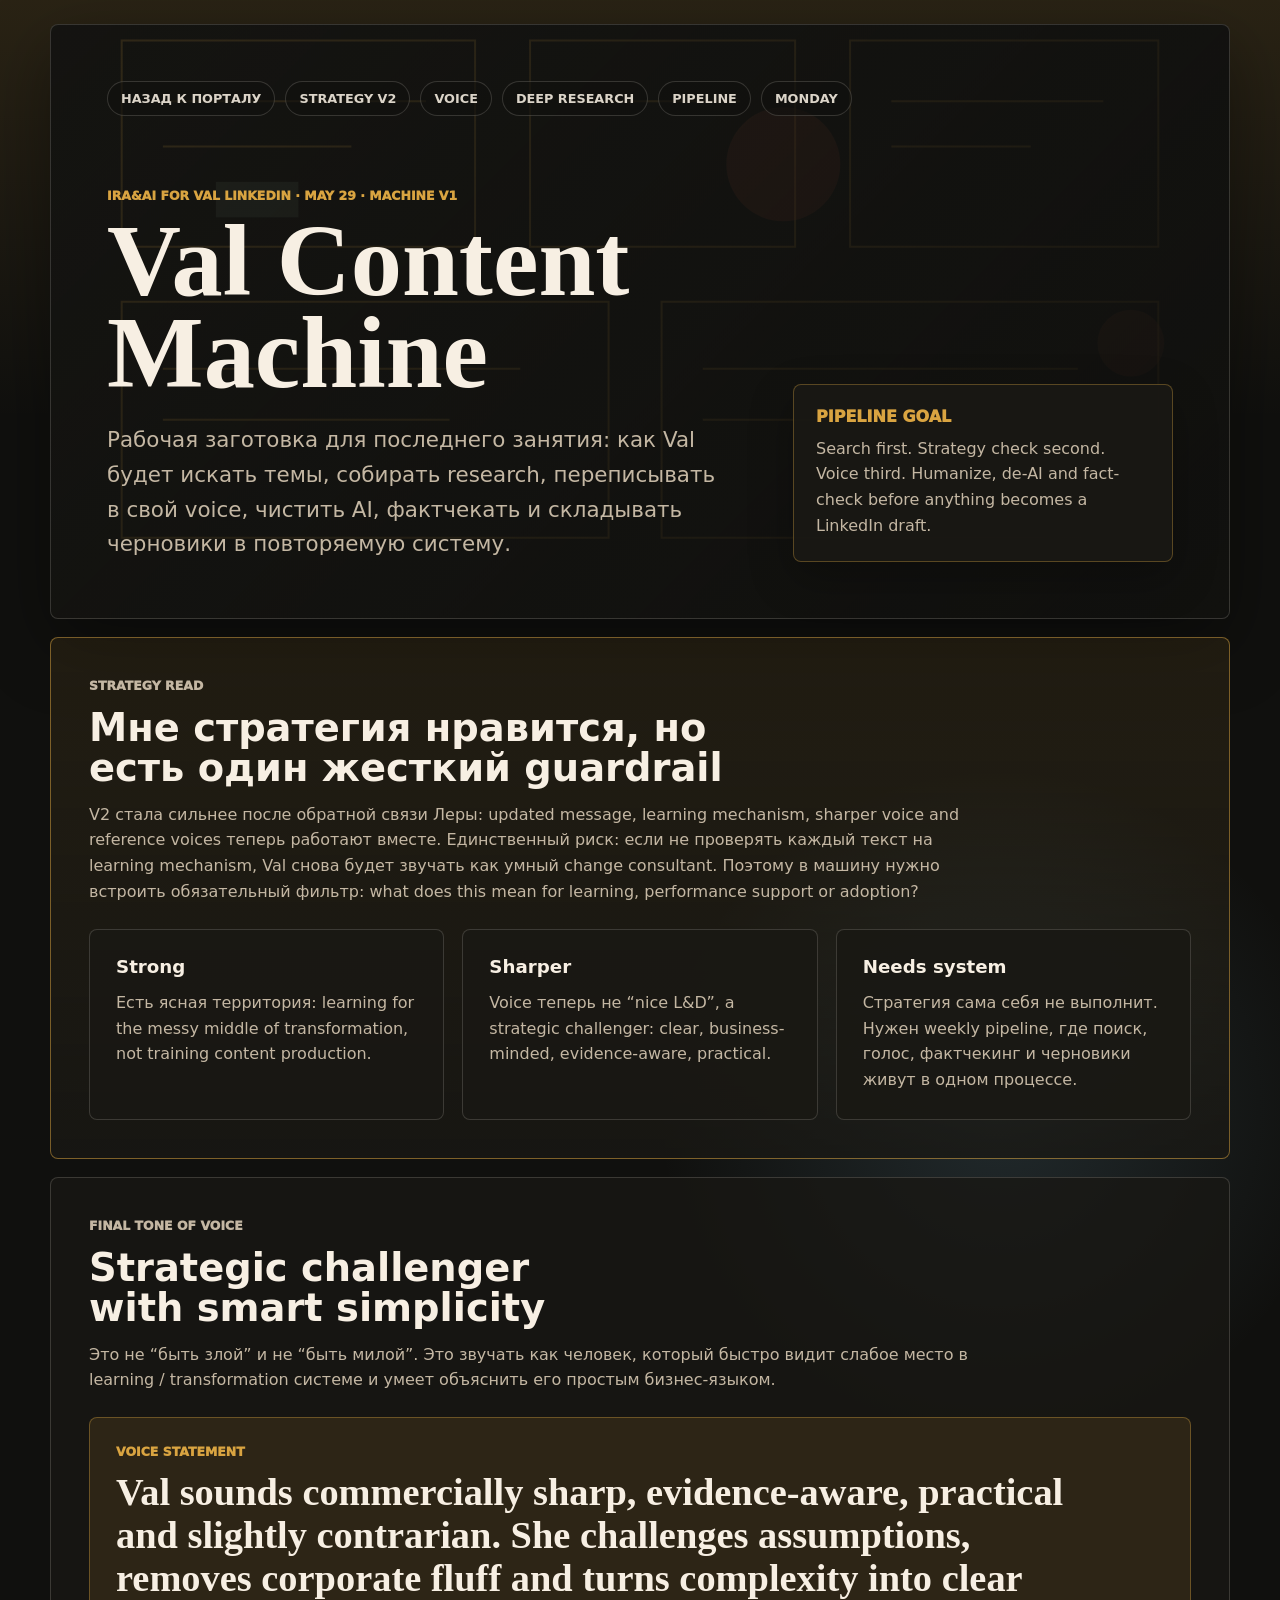
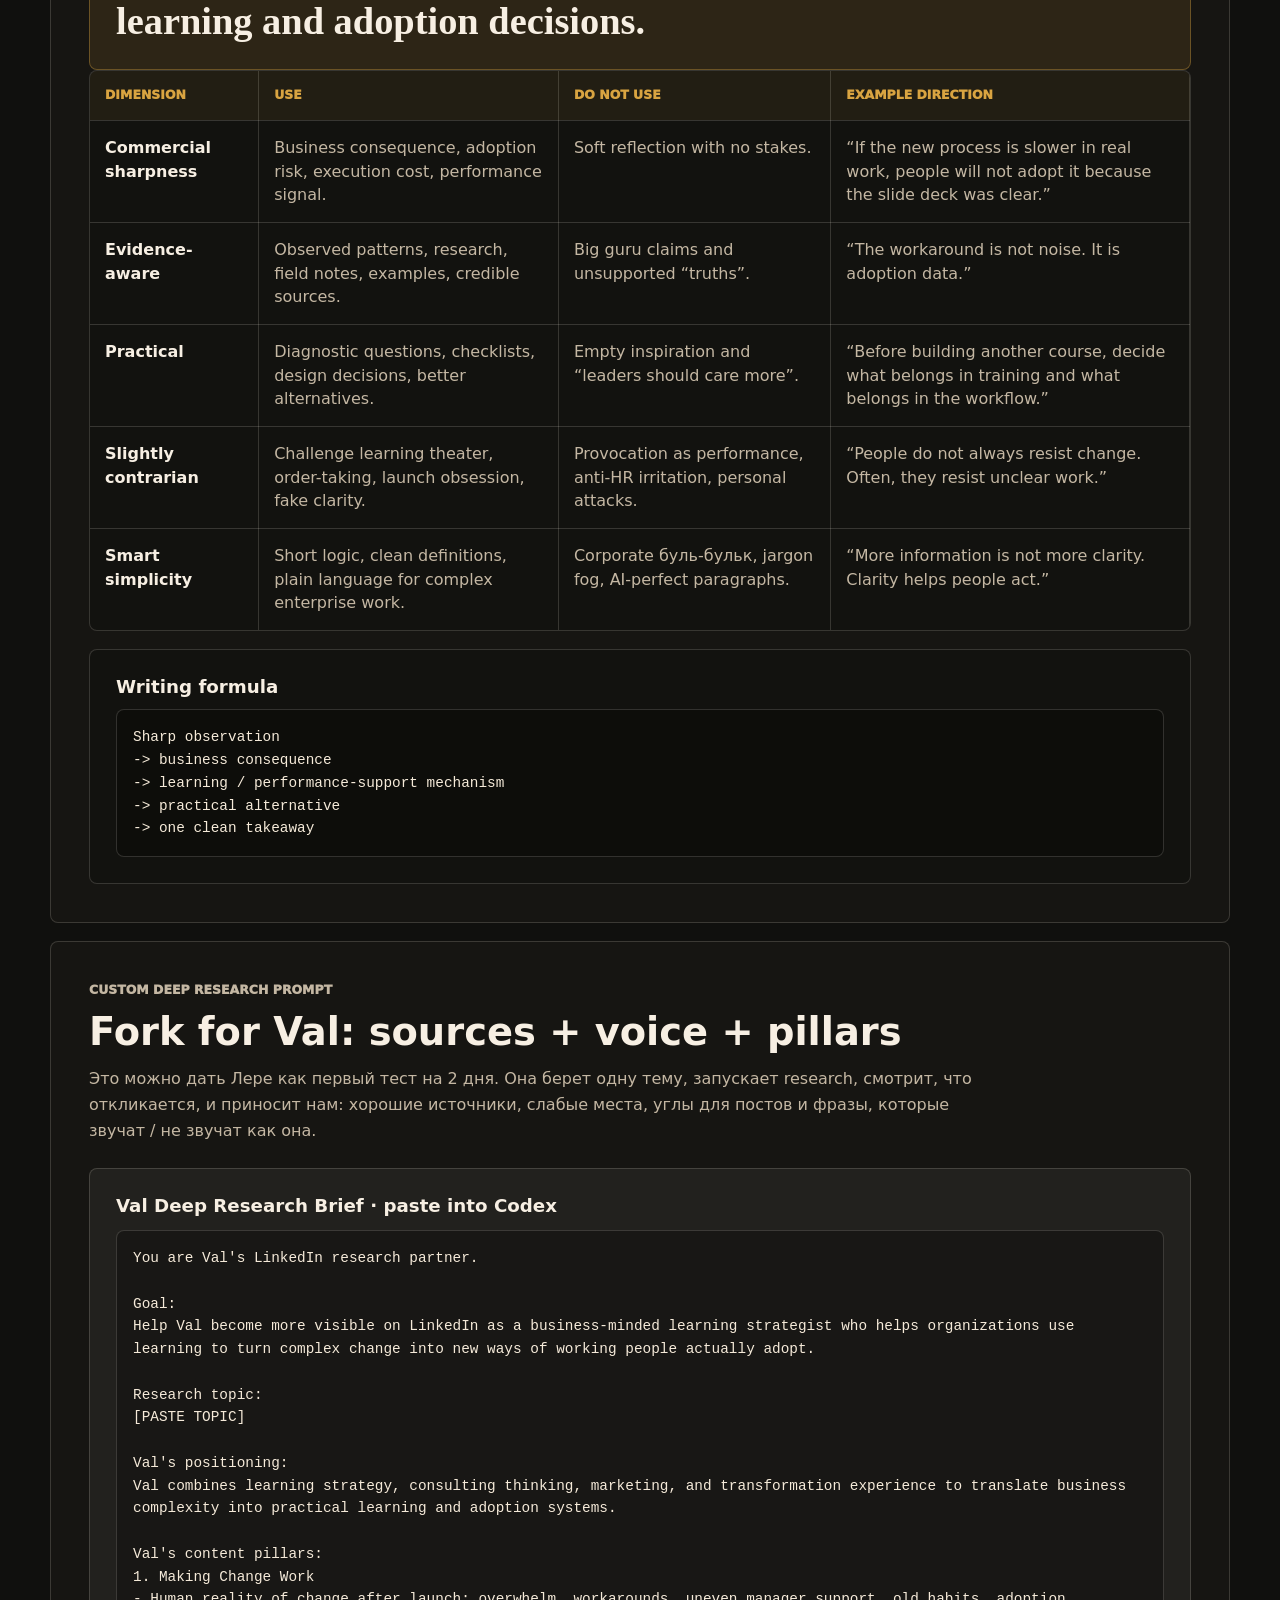
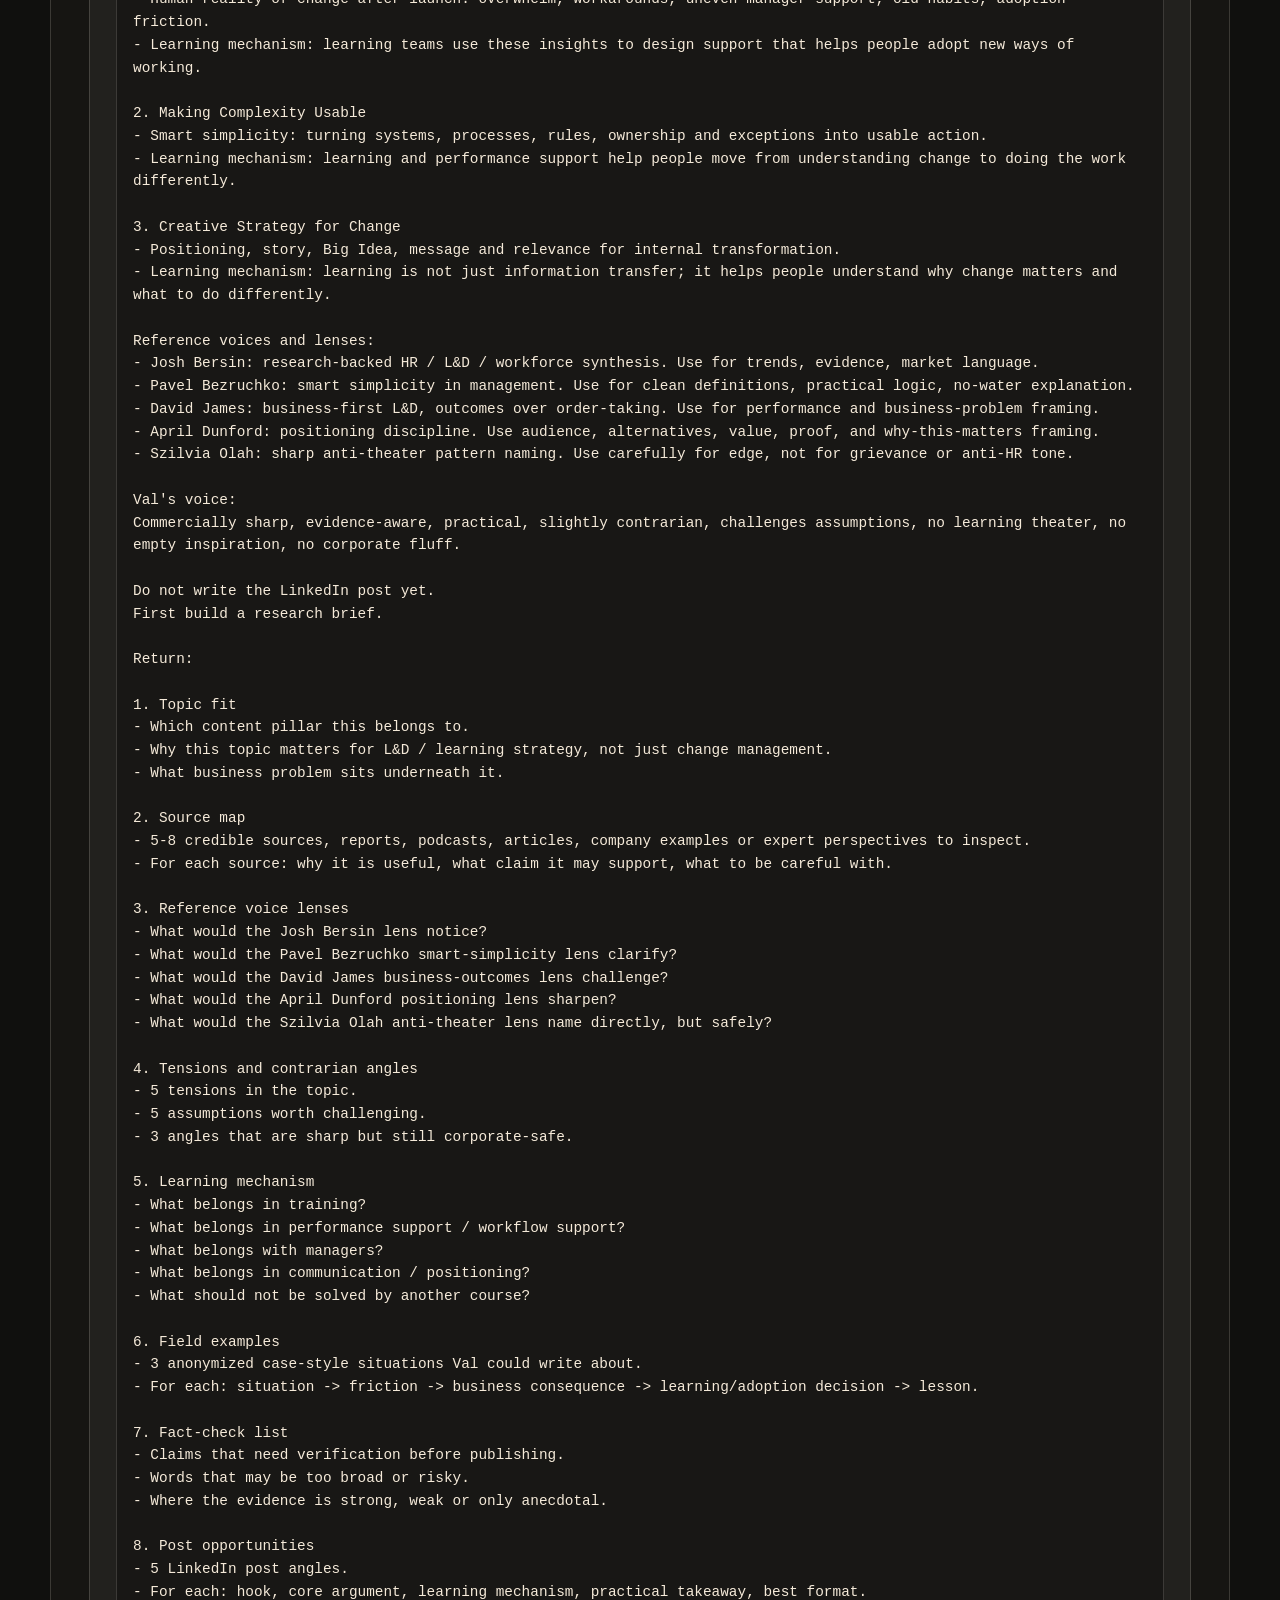
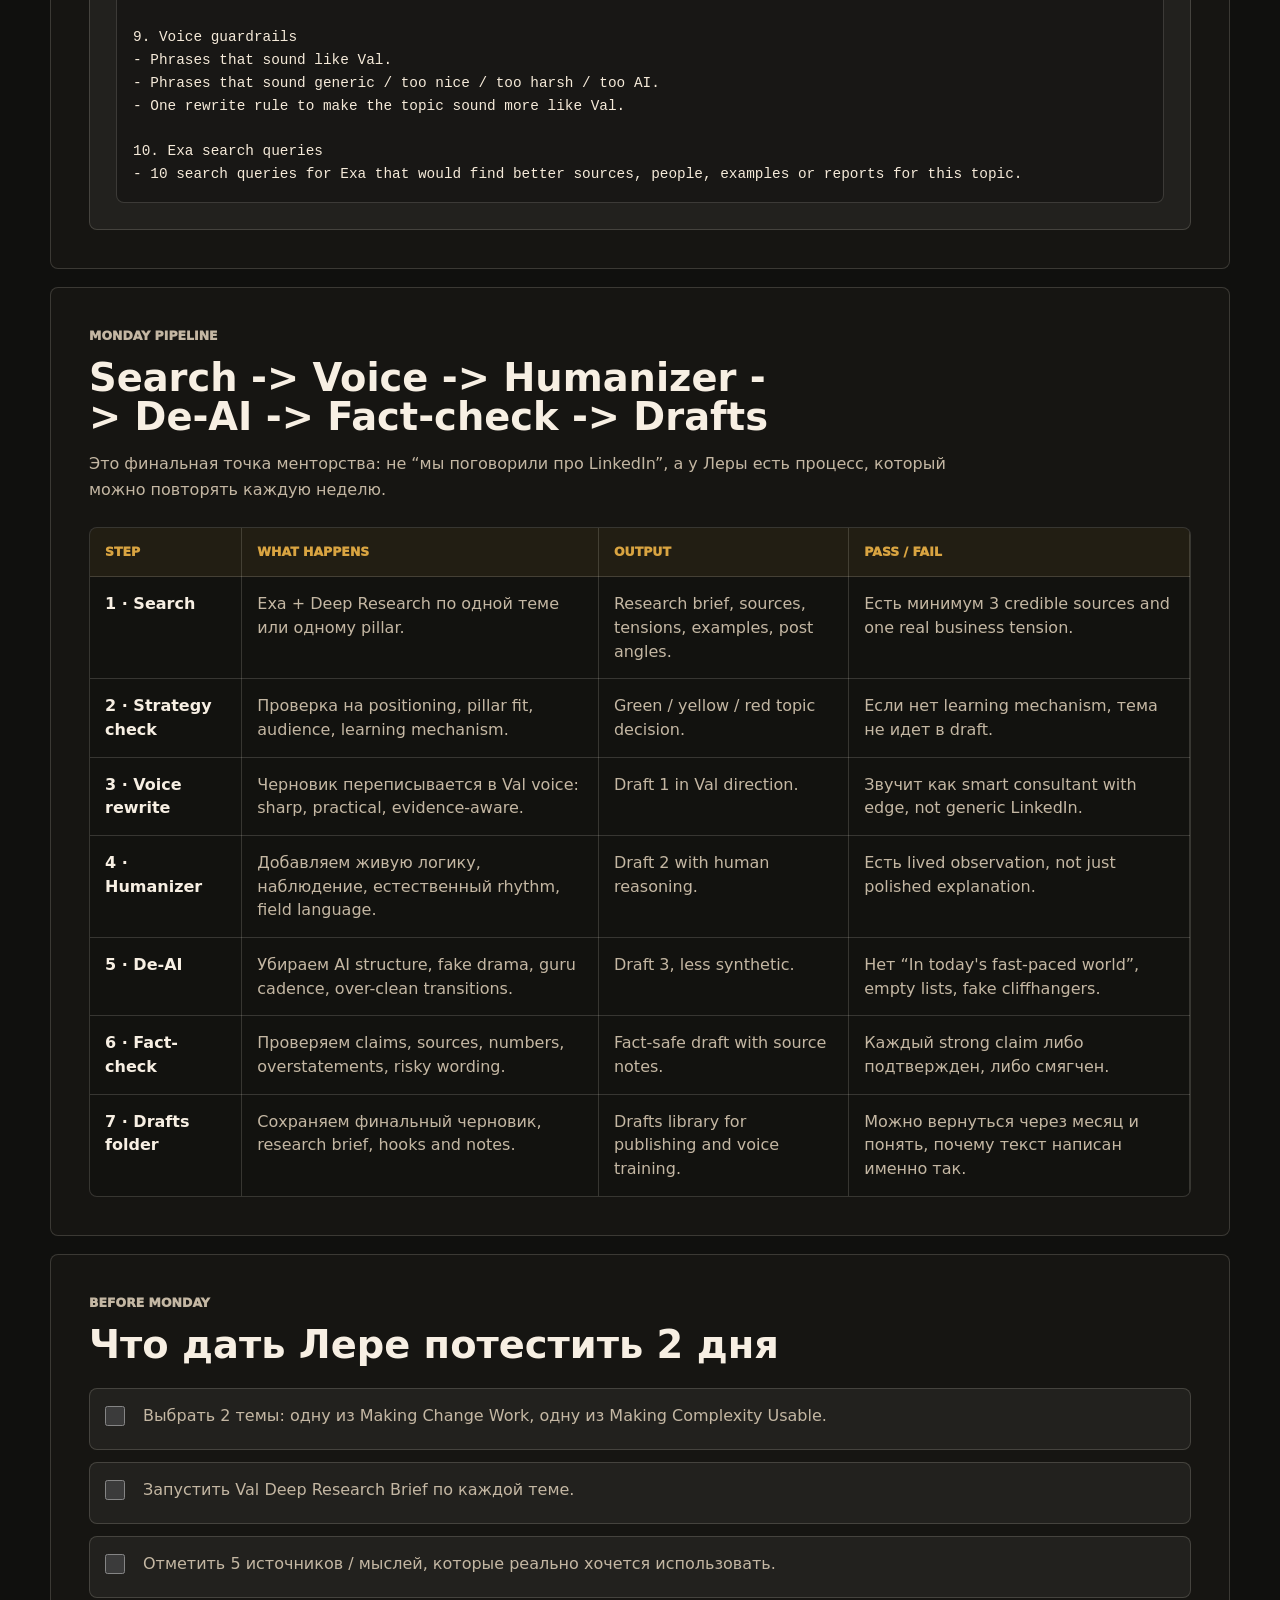
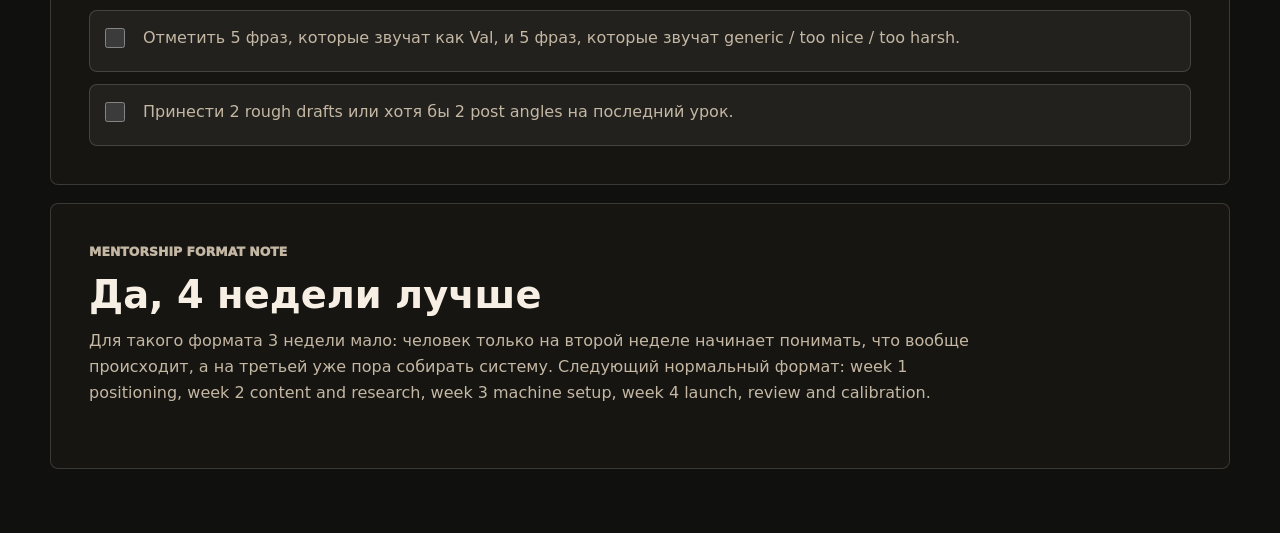
==== valeria-content-machine-v1-2026-05-29.html @ e3668dc6 "Add Val content machine" ====
<!doctype html>
<html lang="ru">
  <head>
    <meta charset="UTF-8" />
    <meta name="viewport" content="width=device-width, initial-scale=1.0" />
    <meta
      name="description"
      content="VAL content machine V1: финальный tone of voice, кастомный Deep Research prompt и пайплайн Search -> Voice -> Humanizer -> De-AI -> Fact-check -> Drafts."
    />
    <title>VAL LinkedIn · Content Machine V1</title>
    <link rel="stylesheet" href="./styles.css" />
  </head>
  <body>
    <main class="page-shell">
      <header class="portal-hero compact-hero">
        <nav class="top-nav" aria-label="Навигация">
          <a href="./index.html#lesson-3">Назад к порталу</a>
          <a href="./valeria-strategy-v2-2026-05-29.html">Strategy V2</a>
          <a href="#voice-final">Voice</a>
          <a href="#deep-research-prompt">Deep Research</a>
          <a href="#pipeline">Pipeline</a>
          <a href="#week-plan">Monday</a>
        </nav>

        <div class="hero-grid">
          <div>
            <p class="eyebrow">Ira&amp;Ai for VAL LinkedIn · May 29 · Machine V1</p>
            <h1>Val Content Machine</h1>
            <p class="lead">
              Рабочая заготовка для последнего занятия: как Val будет искать
              темы, собирать research, переписывать в свой voice, чистить AI,
              фактчекать и складывать черновики в повторяемую систему.
            </p>
          </div>

          <aside class="north-star">
            <span>Pipeline goal</span>
            <p>
              Search first. Strategy check second. Voice third. Humanize,
              de-AI and fact-check before anything becomes a LinkedIn draft.
            </p>
          </aside>
        </div>
      </header>

      <section class="lesson current">
        <div class="lesson-heading">
          <p class="eyebrow">Strategy read</p>
          <h2>Мне стратегия нравится, но есть один жесткий guardrail</h2>
          <p>
            V2 стала сильнее после обратной связи Леры: updated message,
            learning mechanism, sharper voice and reference voices теперь
            работают вместе. Единственный риск: если не проверять каждый текст
            на learning mechanism, Val снова будет звучать как умный change
            consultant. Поэтому в машину нужно встроить обязательный фильтр:
            what does this mean for learning, performance support or adoption?
          </p>
        </div>

        <div class="content-grid">
          <article class="lesson-panel compact">
            <h3>Strong</h3>
            <p>
              Есть ясная территория: learning for the messy middle of
              transformation, not training content production.
            </p>
          </article>
          <article class="lesson-panel compact">
            <h3>Sharper</h3>
            <p>
              Voice теперь не “nice L&D”, а strategic challenger: clear,
              business-minded, evidence-aware, practical.
            </p>
          </article>
          <article class="lesson-panel compact">
            <h3>Needs system</h3>
            <p>
              Стратегия сама себя не выполнит. Нужен weekly pipeline, где поиск,
              голос, фактчекинг и черновики живут в одном процессе.
            </p>
          </article>
        </div>
      </section>

      <section class="lesson" id="voice-final">
        <div class="lesson-heading">
          <p class="eyebrow">Final tone of voice</p>
          <h2>Strategic challenger with smart simplicity</h2>
          <p>
            Это не “быть злой” и не “быть милой”. Это звучать как человек,
            который быстро видит слабое место в learning / transformation
            системе и умеет объяснить его простым бизнес-языком.
          </p>
        </div>

        <div class="quote-band">
          <p>Voice statement</p>
          <strong>
            Val sounds commercially sharp, evidence-aware, practical and
            slightly contrarian. She challenges assumptions, removes corporate
            fluff and turns complexity into clear learning and adoption
            decisions.
          </strong>
        </div>

        <div class="table-wrap">
          <table>
            <thead>
              <tr>
                <th>Dimension</th>
                <th>Use</th>
                <th>Do not use</th>
                <th>Example direction</th>
              </tr>
            </thead>
            <tbody>
              <tr>
                <td>Commercial sharpness</td>
                <td>Business consequence, adoption risk, execution cost, performance signal.</td>
                <td>Soft reflection with no stakes.</td>
                <td>“If the new process is slower in real work, people will not adopt it because the slide deck was clear.”</td>
              </tr>
              <tr>
                <td>Evidence-aware</td>
                <td>Observed patterns, research, field notes, examples, credible sources.</td>
                <td>Big guru claims and unsupported “truths”.</td>
                <td>“The workaround is not noise. It is adoption data.”</td>
              </tr>
              <tr>
                <td>Practical</td>
                <td>Diagnostic questions, checklists, design decisions, better alternatives.</td>
                <td>Empty inspiration and “leaders should care more”.</td>
                <td>“Before building another course, decide what belongs in training and what belongs in the workflow.”</td>
              </tr>
              <tr>
                <td>Slightly contrarian</td>
                <td>Challenge learning theater, order-taking, launch obsession, fake clarity.</td>
                <td>Provocation as performance, anti-HR irritation, personal attacks.</td>
                <td>“People do not always resist change. Often, they resist unclear work.”</td>
              </tr>
              <tr>
                <td>Smart simplicity</td>
                <td>Short logic, clean definitions, plain language for complex enterprise work.</td>
                <td>Corporate буль-бульк, jargon fog, AI-perfect paragraphs.</td>
                <td>“More information is not more clarity. Clarity helps people act.”</td>
              </tr>
            </tbody>
          </table>
        </div>

        <div class="homework">
          <h3>Writing formula</h3>
          <pre><code>Sharp observation
-> business consequence
-> learning / performance-support mechanism
-> practical alternative
-> one clean takeaway</code></pre>
        </div>
      </section>

      <section class="lesson" id="deep-research-prompt">
        <div class="lesson-heading">
          <p class="eyebrow">Custom Deep Research prompt</p>
          <h2>Fork for Val: sources + voice + pillars</h2>
          <p>
            Это можно дать Лере как первый тест на 2 дня. Она берет одну тему,
            запускает research, смотрит, что откликается, и приносит нам:
            хорошие источники, слабые места, углы для постов и фразы, которые
            звучат / не звучат как она.
          </p>
        </div>

        <div class="prompt-list">
          <article class="prompt-card">
            <h3>Val Deep Research Brief · paste into Codex</h3>
            <pre><code>You are Val's LinkedIn research partner.

Goal:
Help Val become more visible on LinkedIn as a business-minded learning strategist who helps organizations use learning to turn complex change into new ways of working people actually adopt.

Research topic:
[PASTE TOPIC]

Val's positioning:
Val combines learning strategy, consulting thinking, marketing, and transformation experience to translate business complexity into practical learning and adoption systems.

Val's content pillars:
1. Making Change Work
- Human reality of change after launch: overwhelm, workarounds, uneven manager support, old habits, adoption friction.
- Learning mechanism: learning teams use these insights to design support that helps people adopt new ways of working.

2. Making Complexity Usable
- Smart simplicity: turning systems, processes, rules, ownership and exceptions into usable action.
- Learning mechanism: learning and performance support help people move from understanding change to doing the work differently.

3. Creative Strategy for Change
- Positioning, story, Big Idea, message and relevance for internal transformation.
- Learning mechanism: learning is not just information transfer; it helps people understand why change matters and what to do differently.

Reference voices and lenses:
- Josh Bersin: research-backed HR / L&D / workforce synthesis. Use for trends, evidence, market language.
- Pavel Bezruchko: smart simplicity in management. Use for clean definitions, practical logic, no-water explanation.
- David James: business-first L&D, outcomes over order-taking. Use for performance and business-problem framing.
- April Dunford: positioning discipline. Use audience, alternatives, value, proof, and why-this-matters framing.
- Szilvia Olah: sharp anti-theater pattern naming. Use carefully for edge, not for grievance or anti-HR tone.

Val's voice:
Commercially sharp, evidence-aware, practical, slightly contrarian, challenges assumptions, no learning theater, no empty inspiration, no corporate fluff.

Do not write the LinkedIn post yet.
First build a research brief.

Return:

1. Topic fit
- Which content pillar this belongs to.
- Why this topic matters for L&D / learning strategy, not just change management.
- What business problem sits underneath it.

2. Source map
- 5-8 credible sources, reports, podcasts, articles, company examples or expert perspectives to inspect.
- For each source: why it is useful, what claim it may support, what to be careful with.

3. Reference voice lenses
- What would the Josh Bersin lens notice?
- What would the Pavel Bezruchko smart-simplicity lens clarify?
- What would the David James business-outcomes lens challenge?
- What would the April Dunford positioning lens sharpen?
- What would the Szilvia Olah anti-theater lens name directly, but safely?

4. Tensions and contrarian angles
- 5 tensions in the topic.
- 5 assumptions worth challenging.
- 3 angles that are sharp but still corporate-safe.

5. Learning mechanism
- What belongs in training?
- What belongs in performance support / workflow support?
- What belongs with managers?
- What belongs in communication / positioning?
- What should not be solved by another course?

6. Field examples
- 3 anonymized case-style situations Val could write about.
- For each: situation -> friction -> business consequence -> learning/adoption decision -> lesson.

7. Fact-check list
- Claims that need verification before publishing.
- Words that may be too broad or risky.
- Where the evidence is strong, weak or only anecdotal.

8. Post opportunities
- 5 LinkedIn post angles.
- For each: hook, core argument, learning mechanism, practical takeaway, best format.

9. Voice guardrails
- Phrases that sound like Val.
- Phrases that sound generic / too nice / too harsh / too AI.
- One rewrite rule to make the topic sound more like Val.

10. Exa search queries
- 10 search queries for Exa that would find better sources, people, examples or reports for this topic.</code></pre>
          </article>
        </div>
      </section>

      <section class="lesson" id="pipeline">
        <div class="lesson-heading">
          <p class="eyebrow">Monday pipeline</p>
          <h2>Search -> Voice -> Humanizer -> De-AI -> Fact-check -> Drafts</h2>
          <p>
            Это финальная точка менторства: не “мы поговорили про LinkedIn”, а
            у Леры есть процесс, который можно повторять каждую неделю.
          </p>
        </div>

        <div class="table-wrap">
          <table>
            <thead>
              <tr>
                <th>Step</th>
                <th>What happens</th>
                <th>Output</th>
                <th>Pass / fail</th>
              </tr>
            </thead>
            <tbody>
              <tr>
                <td>1 · Search</td>
                <td>Exa + Deep Research по одной теме или одному pillar.</td>
                <td>Research brief, sources, tensions, examples, post angles.</td>
                <td>Есть минимум 3 credible sources and one real business tension.</td>
              </tr>
              <tr>
                <td>2 · Strategy check</td>
                <td>Проверка на positioning, pillar fit, audience, learning mechanism.</td>
                <td>Green / yellow / red topic decision.</td>
                <td>Если нет learning mechanism, тема не идет в draft.</td>
              </tr>
              <tr>
                <td>3 · Voice rewrite</td>
                <td>Черновик переписывается в Val voice: sharp, practical, evidence-aware.</td>
                <td>Draft 1 in Val direction.</td>
                <td>Звучит как smart consultant with edge, not generic LinkedIn.</td>
              </tr>
              <tr>
                <td>4 · Humanizer</td>
                <td>Добавляем живую логику, наблюдение, естественный rhythm, field language.</td>
                <td>Draft 2 with human reasoning.</td>
                <td>Есть lived observation, not just polished explanation.</td>
              </tr>
              <tr>
                <td>5 · De-AI</td>
                <td>Убираем AI structure, fake drama, guru cadence, over-clean transitions.</td>
                <td>Draft 3, less synthetic.</td>
                <td>Нет “In today's fast-paced world”, empty lists, fake cliffhangers.</td>
              </tr>
              <tr>
                <td>6 · Fact-check</td>
                <td>Проверяем claims, sources, numbers, overstatements, risky wording.</td>
                <td>Fact-safe draft with source notes.</td>
                <td>Каждый strong claim либо подтвержден, либо смягчен.</td>
              </tr>
              <tr>
                <td>7 · Drafts folder</td>
                <td>Сохраняем финальный черновик, research brief, hooks and notes.</td>
                <td>Drafts library for publishing and voice training.</td>
                <td>Можно вернуться через месяц и понять, почему текст написан именно так.</td>
              </tr>
            </tbody>
          </table>
        </div>
      </section>

      <section class="lesson" id="week-plan">
        <div class="lesson-heading">
          <p class="eyebrow">Before Monday</p>
          <h2>Что дать Лере потестить 2 дня</h2>
        </div>

        <div class="task-list">
          <label class="task-item"><input type="checkbox" /><span>Выбрать 2 темы: одну из Making Change Work, одну из Making Complexity Usable.</span></label>
          <label class="task-item"><input type="checkbox" /><span>Запустить Val Deep Research Brief по каждой теме.</span></label>
          <label class="task-item"><input type="checkbox" /><span>Отметить 5 источников / мыслей, которые реально хочется использовать.</span></label>
          <label class="task-item"><input type="checkbox" /><span>Отметить 5 фраз, которые звучат как Val, и 5 фраз, которые звучат generic / too nice / too harsh.</span></label>
          <label class="task-item"><input type="checkbox" /><span>Принести 2 rough drafts или хотя бы 2 post angles на последний урок.</span></label>
        </div>
      </section>

      <section class="lesson">
        <div class="lesson-heading">
          <p class="eyebrow">Mentorship format note</p>
          <h2>Да, 4 недели лучше</h2>
          <p>
            Для такого формата 3 недели мало: человек только на второй неделе
            начинает понимать, что вообще происходит, а на третьей уже пора
            собирать систему. Следующий нормальный формат: week 1 positioning,
            week 2 content and research, week 3 machine setup, week 4 launch,
            review and calibration.
          </p>
        </div>
      </section>
    </main>

    <div class="toast" role="status" aria-live="polite"></div>
    <script src="./script.js"></script>
  </body>
</html>
---- styles.css ----
:root {
  color-scheme: dark;
  --ink: #f7efe3;
  --muted: #c4b7a3;
  --paper: #10100e;
  --panel: #191814;
  --panel-2: #232017;
  --line: rgba(247, 239, 227, 0.16);
  --gold: #d9a441;
  --rust: #a84e36;
  --sage: #7f9a80;
  --blue: #6f9fb6;
  --shadow: 0 24px 70px rgba(0, 0, 0, 0.38);
}

* {
  box-sizing: border-box;
}

html {
  scroll-behavior: smooth;
}

body {
  margin: 0;
  min-height: 100vh;
  overflow-x: hidden;
  color: var(--ink);
  background:
    linear-gradient(180deg, rgba(217, 164, 65, 0.13), transparent 420px),
    radial-gradient(circle at 78% 16%, rgba(111, 159, 182, 0.18), transparent 340px),
    var(--paper);
  font-family:
    Inter, ui-sans-serif, system-ui, -apple-system, BlinkMacSystemFont, "Segoe UI",
    sans-serif;
}

a,
button,
input {
  font: inherit;
}

a {
  color: inherit;
}

.page-shell {
  width: min(1180px, calc(100% - 32px));
  margin: 0 auto;
  padding: 24px 0 64px;
}

.portal-hero,
.lesson,
.program-map {
  border: 1px solid var(--line);
  border-radius: 8px;
}

.portal-hero {
  min-height: min(720px, calc(100vh - 48px));
  display: flex;
  flex-direction: column;
  justify-content: space-between;
  gap: 72px;
  padding: clamp(22px, 5vw, 56px);
  background:
    linear-gradient(135deg, rgba(16, 16, 14, 0.56), rgba(16, 16, 14, 0.94)),
    url("data:image/svg+xml,%3Csvg width='1200' height='760' viewBox='0 0 1200 760' xmlns='http://www.w3.org/2000/svg'%3E%3Crect width='1200' height='760' fill='%23191814'/%3E%3Cg fill='none' stroke='%23d9a441' stroke-width='2' opacity='.34'%3E%3Cpath d='M72 94h360v210H72zM488 94h270v210H488zM814 94h314v210H814zM72 360h496v240H72zM622 360h506v240H622z'/%3E%3Cpath d='M114 156h268M114 202h192M530 156h172M856 156h216M856 202h142M114 428h364M114 480h292M664 428h382M664 480h246'/%3E%3C/g%3E%3Cg fill='%237f9a80' opacity='.22'%3E%3Crect x='884' y='524' width='164' height='74'/%3E%3Crect x='168' y='238' width='84' height='36'/%3E%3C/g%3E%3Cg fill='%23a84e36' opacity='.28'%3E%3Ccircle cx='746' cy='220' r='58'/%3E%3Ccircle cx='1100' cy='402' r='34'/%3E%3C/g%3E%3C/svg%3E");
  background-position: center;
  background-size: cover;
  box-shadow: var(--shadow);
}

.top-nav {
  display: flex;
  flex-wrap: wrap;
  gap: 10px;
}

.top-nav a,
.hero-meta span {
  padding: 9px 13px;
  border: 1px solid var(--line);
  border-radius: 999px;
  color: rgba(247, 239, 227, 0.88);
  background: rgba(16, 16, 14, 0.58);
  font-size: 0.8rem;
  font-weight: 900;
  text-decoration: none;
  text-transform: uppercase;
}

.hero-grid {
  display: grid;
  grid-template-columns: minmax(0, 1fr) minmax(280px, 380px);
  gap: clamp(28px, 5vw, 72px);
  align-items: end;
}

.hero-grid > * {
  min-width: 0;
}

h1,
h2,
h3,
p {
  margin-top: 0;
}

h1 {
  max-width: 900px;
  margin-bottom: 24px;
  font-family: Georgia, "Times New Roman", serif;
  font-size: clamp(3.1rem, 8vw, 7.7rem);
  line-height: 0.9;
  letter-spacing: 0;
  text-wrap: balance;
  overflow-wrap: break-word;
}

h2 {
  margin-bottom: 14px;
  font-size: clamp(1.7rem, 3vw, 2.7rem);
  line-height: 1.03;
  letter-spacing: 0;
  text-wrap: balance;
}

h3 {
  margin-bottom: 12px;
  font-size: 1.14rem;
  line-height: 1.18;
}

.lead,
.lesson-heading p,
.map-card p,
.lesson-panel p,
.north-star p {
  color: var(--muted);
  line-height: 1.62;
}

.lead {
  max-width: 760px;
  margin-bottom: 0;
  font-size: clamp(1.08rem, 1.8vw, 1.34rem);
}

.eyebrow,
.record-card span,
.quote-band p {
  margin-bottom: 12px;
  color: var(--gold);
  font-size: 0.78rem;
  font-weight: 950;
  letter-spacing: 0;
  text-transform: uppercase;
}

.north-star,
.map-card,
.record-card,
.lesson-panel,
.homework,
.quote-band {
  border: 1px solid var(--line);
  border-radius: 8px;
  background: rgba(25, 24, 20, 0.92);
}

.north-star {
  padding: 22px;
  border-color: rgba(217, 164, 65, 0.34);
  box-shadow: 0 16px 44px rgba(0, 0, 0, 0.28);
}

.north-star span {
  display: block;
  margin-bottom: 10px;
  color: var(--gold);
  font-weight: 950;
  text-transform: uppercase;
}

.north-star p:last-child,
.lesson-heading p:last-child,
.lesson-panel p:last-child {
  margin-bottom: 0;
}

.program-map {
  display: grid;
  grid-template-columns: repeat(3, 1fr);
  gap: 1px;
  margin-top: 18px;
  overflow: hidden;
  background: var(--line);
}

.map-card {
  min-height: 170px;
  padding: 22px;
  border: 0;
  border-radius: 0;
}

.map-card span {
  display: inline-block;
  margin-bottom: 18px;
  color: var(--gold);
  font-weight: 950;
}

.map-card.active {
  background: #2b3f48;
}

.map-card.done {
  background: #253c32;
}

.lesson {
  margin-top: 18px;
  padding: clamp(22px, 4vw, 38px);
  background: rgba(25, 24, 20, 0.78);
}

.lesson.current {
  border-color: rgba(217, 164, 65, 0.5);
  background: linear-gradient(180deg, rgba(217, 164, 65, 0.09), rgba(25, 24, 20, 0.78));
}

.lesson.upcoming {
  background: rgba(35, 32, 23, 0.58);
}

.lesson-heading {
  max-width: 900px;
  margin-bottom: 24px;
}

.lesson-layout,
.content-grid,
.tool-grid,
.post-grid,
.prompt-list {
  display: grid;
  gap: 18px;
}

.lesson-layout {
  grid-template-columns: minmax(250px, 330px) minmax(0, 1fr);
  align-items: stretch;
}

.content-grid {
  grid-template-columns: repeat(3, 1fr);
  margin-top: 18px;
}

.tool-grid {
  grid-template-columns: repeat(4, 1fr);
}

.post-grid {
  grid-template-columns: repeat(2, 1fr);
}

.prompt-list {
  grid-template-columns: 1fr;
}

.record-card,
.lesson-panel,
.homework,
.quote-band,
.tool-card,
.prompt-card {
  padding: clamp(18px, 3vw, 26px);
}

.record-card {
  display: grid;
  align-content: start;
  gap: 12px;
  background: var(--panel-2);
}

.record-card strong {
  color: var(--rust);
}

.primary-action,
.copy-code {
  min-height: 50px;
  display: grid;
  place-items: center;
  border-radius: 6px;
  font-weight: 950;
}

.tool-card,
.prompt-card {
  min-width: 0;
  border: 1px solid var(--line);
  border-radius: 8px;
  background: rgba(247, 239, 227, 0.055);
}

.tool-card {
  display: grid;
  gap: 10px;
  color: inherit;
  text-decoration: none;
}

.tool-card span {
  color: var(--gold);
  font-size: 0.74rem;
  font-weight: 950;
  text-transform: uppercase;
}

.tool-card strong {
  font-size: 1.12rem;
}

.tool-card p {
  margin-bottom: 0;
  color: var(--muted);
  line-height: 1.48;
}

.tool-card[href]:hover {
  border-color: rgba(217, 164, 65, 0.62);
  background: rgba(217, 164, 65, 0.1);
}

.prompt-card h3 {
  margin-bottom: 14px;
}

pre {
  max-width: 100%;
  margin: 0;
  padding: 16px;
  overflow-x: auto;
  border: 1px solid var(--line);
  border-radius: 8px;
  color: #f5ead9;
  background: rgba(0, 0, 0, 0.28);
  white-space: pre-wrap;
}

code {
  font-family: "SFMono-Regular", Consolas, "Liberation Mono", monospace;
  font-size: 0.9rem;
  line-height: 1.58;
}

.primary-action {
  color: #10100e;
  background: var(--gold);
  text-align: center;
  text-decoration: none;
}

.inline-action {
  width: fit-content;
  margin-top: 18px;
  padding: 0 18px;
}

.primary-action.disabled {
  color: rgba(247, 239, 227, 0.55);
  background: rgba(247, 239, 227, 0.1);
  pointer-events: none;
}

.copy-code {
  color: var(--ink);
  background: rgba(247, 239, 227, 0.1);
  border: 1px solid var(--line);
  cursor: pointer;
}

.clean-list,
.task-list {
  display: grid;
  gap: 12px;
  margin: 0;
  padding: 0;
  list-style: none;
}

.clean-list li {
  padding-left: 18px;
  border-left: 3px solid var(--gold);
  color: var(--muted);
  line-height: 1.55;
}

.quote-band {
  margin-top: 18px;
  border-color: rgba(217, 164, 65, 0.36);
  background: #2d2516;
}

.quote-band strong {
  display: block;
  max-width: 980px;
  font-family: Georgia, "Times New Roman", serif;
  font-size: clamp(1.5rem, 3vw, 2.45rem);
  line-height: 1.12;
}

.homework {
  margin-top: 18px;
  background: rgba(16, 16, 14, 0.52);
}

.task-item {
  min-height: 62px;
  display: grid;
  grid-template-columns: 24px 1fr;
  gap: 14px;
  align-items: start;
  padding: 15px;
  border: 1px solid var(--line);
  border-radius: 8px;
  background: rgba(247, 239, 227, 0.055);
  color: var(--muted);
  cursor: pointer;
}

.task-item input {
  width: 20px;
  height: 20px;
  margin: 2px 0 0;
  accent-color: var(--gold);
}

.task-item span {
  line-height: 1.48;
}

.task-item:has(input:checked) span {
  color: rgba(196, 183, 163, 0.62);
  text-decoration: line-through;
}

.compact-hero {
  min-height: 520px;
}

.table-wrap {
  overflow-x: auto;
  border: 1px solid var(--line);
  border-radius: 8px;
  background: rgba(16, 16, 14, 0.42);
}

table {
  width: 100%;
  min-width: 1040px;
  border-collapse: collapse;
}

.nowrap {
  white-space: nowrap;
}

th,
td {
  padding: 15px;
  border-bottom: 1px solid var(--line);
  border-right: 1px solid var(--line);
  text-align: left;
  vertical-align: top;
  line-height: 1.48;
}

th {
  color: var(--gold);
  background: rgba(217, 164, 65, 0.08);
  font-size: 0.78rem;
  font-weight: 950;
  text-transform: uppercase;
}

td {
  color: var(--muted);
}

td:first-child {
  color: var(--ink);
  font-weight: 850;
}

tr:last-child td {
  border-bottom: 0;
}

.toast {
  position: fixed;
  right: 20px;
  bottom: 20px;
  max-width: min(320px, calc(100% - 40px));
  padding: 12px 14px;
  color: #10100e;
  background: var(--gold);
  border-radius: 8px;
  box-shadow: var(--shadow);
  opacity: 0;
  transform: translateY(12px);
  transition:
    opacity 180ms ease,
    transform 180ms ease;
  pointer-events: none;
}

.toast.visible {
  opacity: 1;
  transform: translateY(0);
}

@media (max-width: 900px) {
  .hero-grid,
  .lesson-layout,
  .content-grid,
  .tool-grid,
  .post-grid,
  .program-map {
    grid-template-columns: 1fr;
  }

  .portal-hero {
    min-height: auto;
    gap: 56px;
  }
}

@media (max-width: 520px) {
  .page-shell {
    width: min(100% - 20px, 680px);
    padding-top: 10px;
  }

  .portal-hero,
  .lesson {
    padding: 18px;
  }

  h1 {
    font-size: clamp(2.35rem, 12.5vw, 3.45rem);
    line-height: 0.96;
  }

  .top-nav a {
    flex: 1 1 auto;
    text-align: center;
  }
}
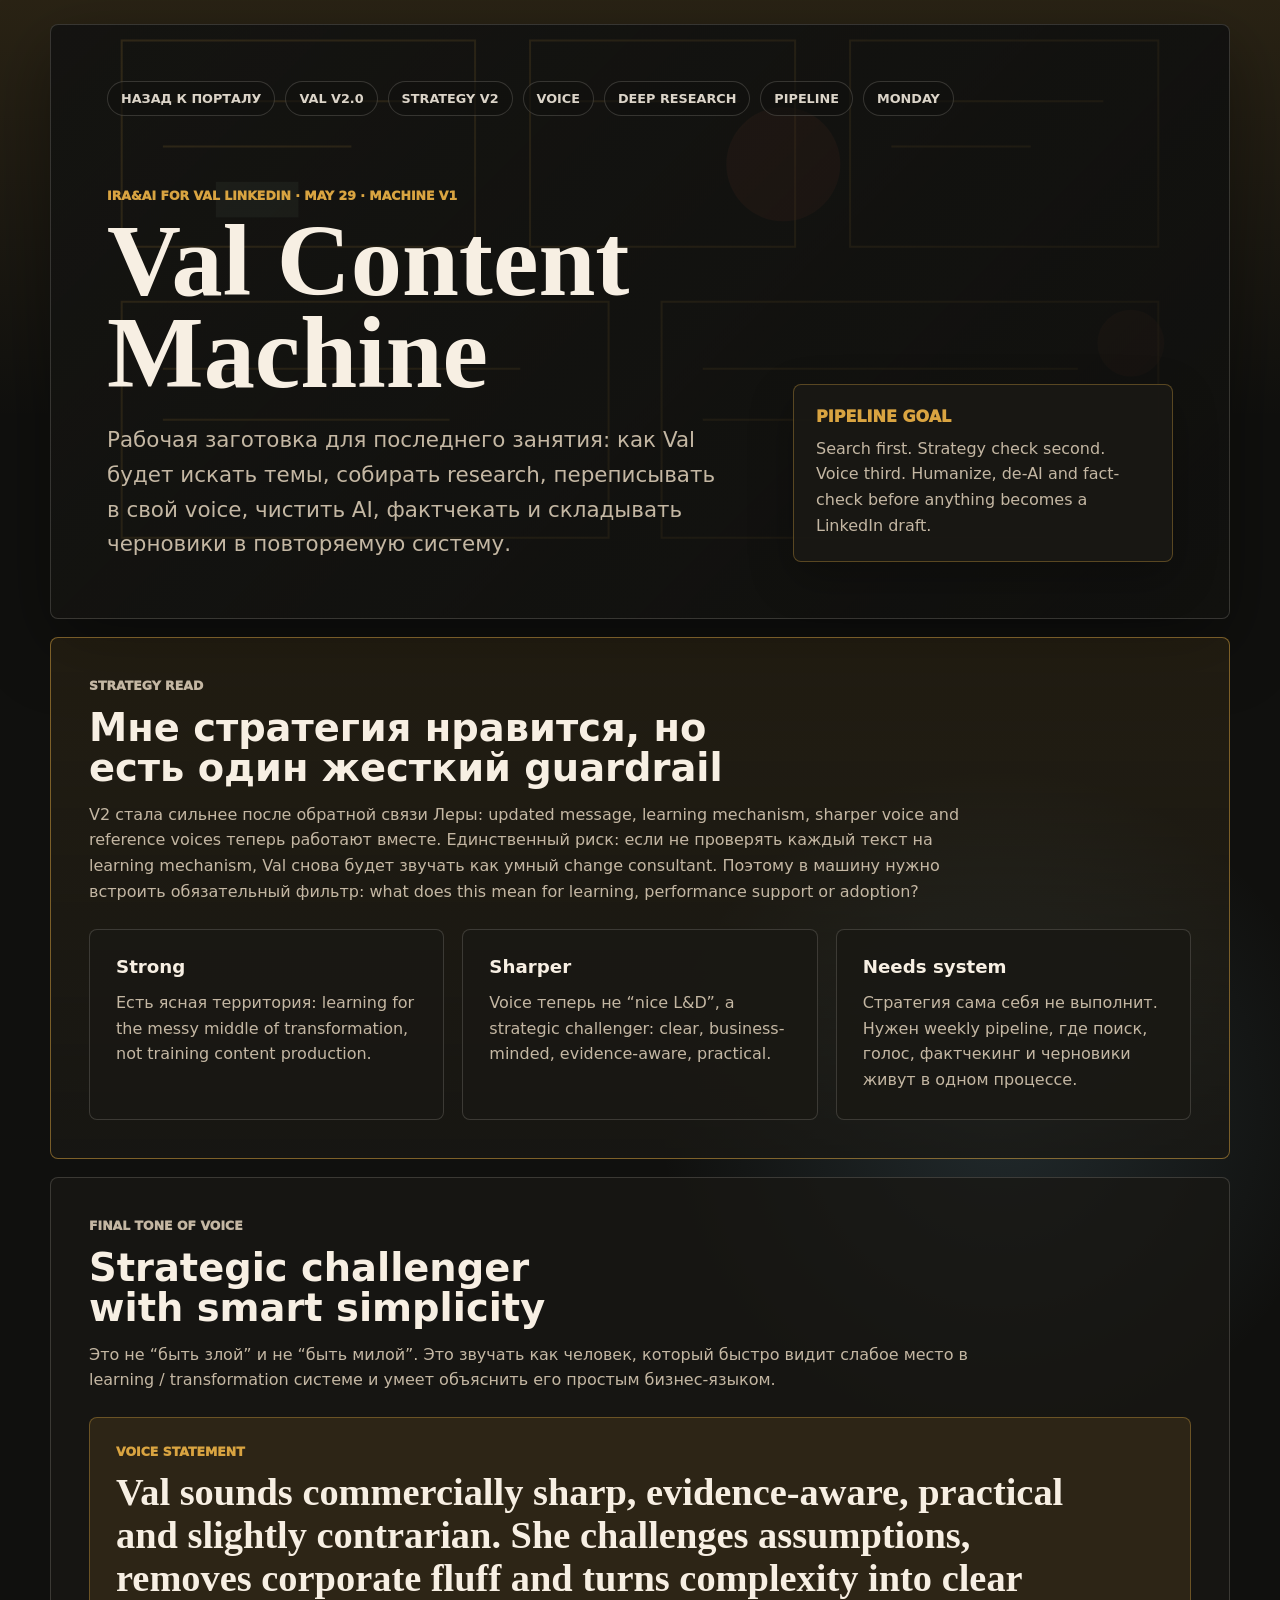
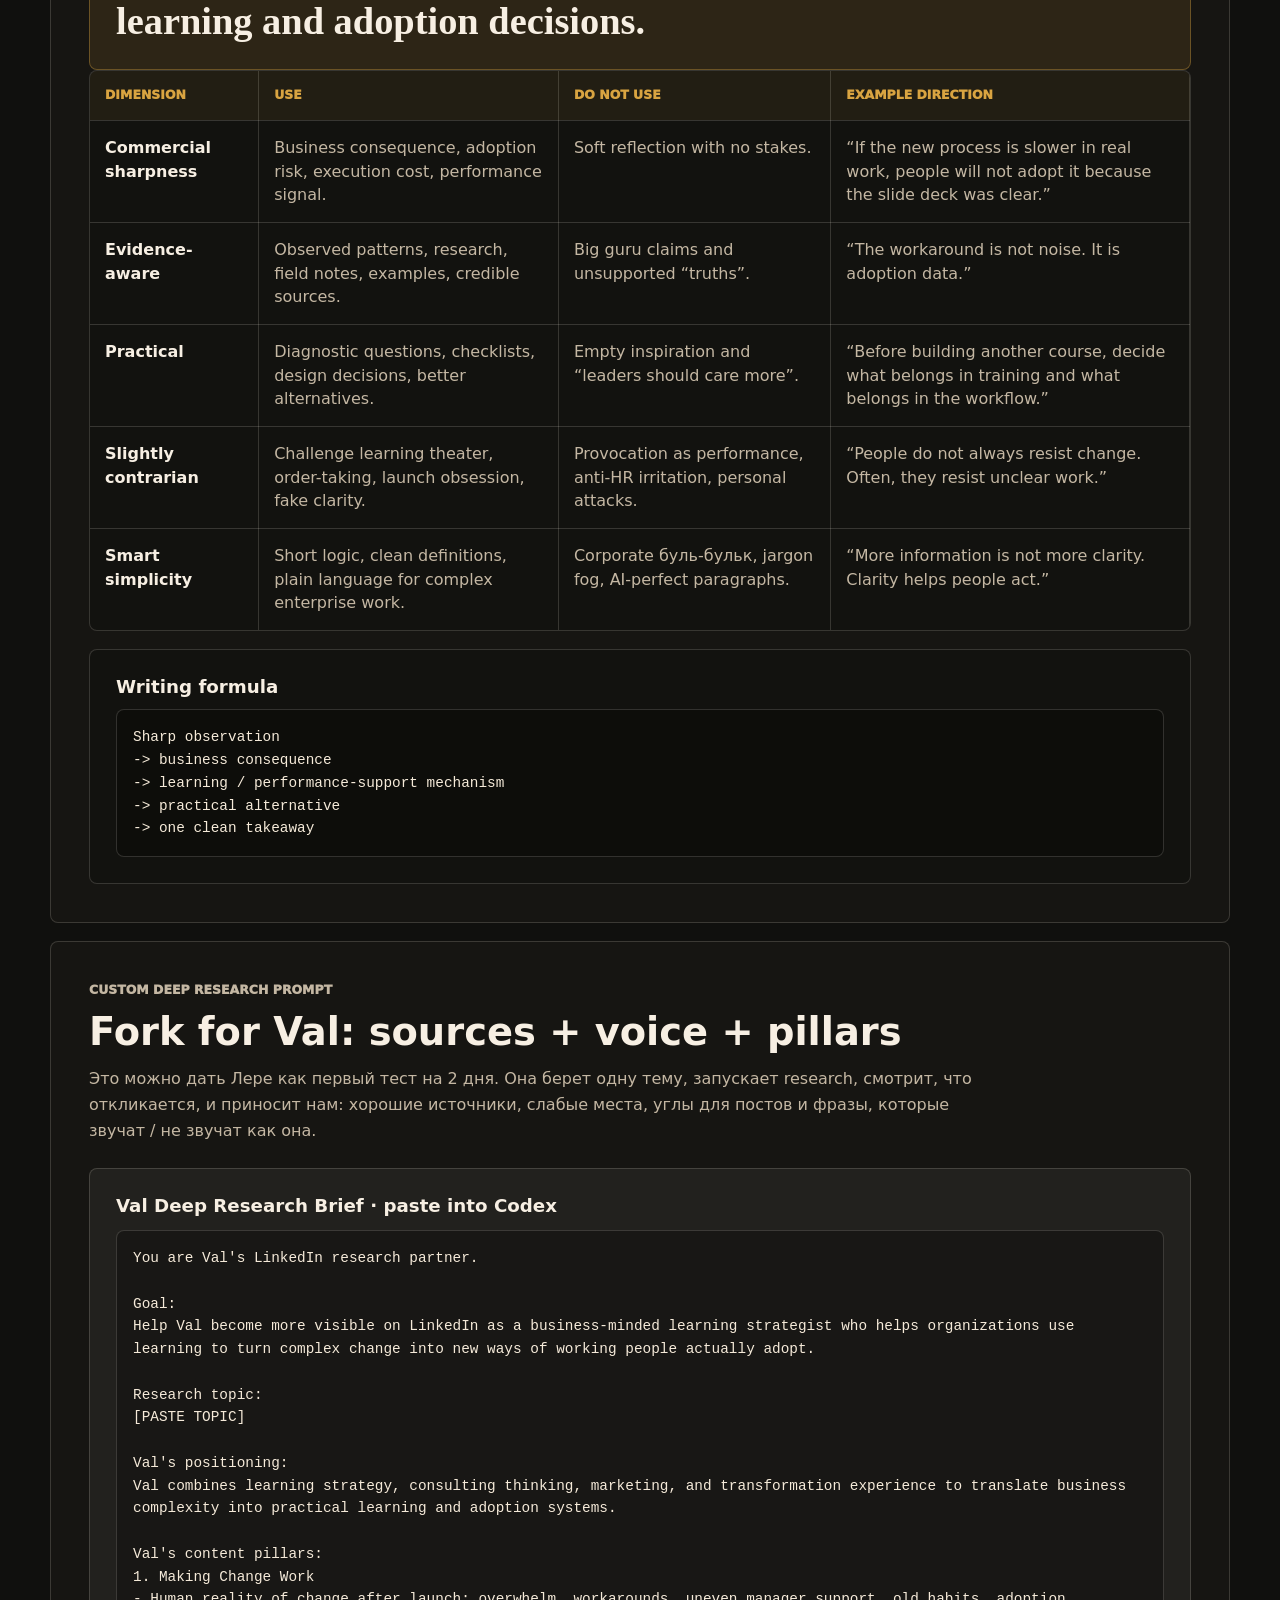
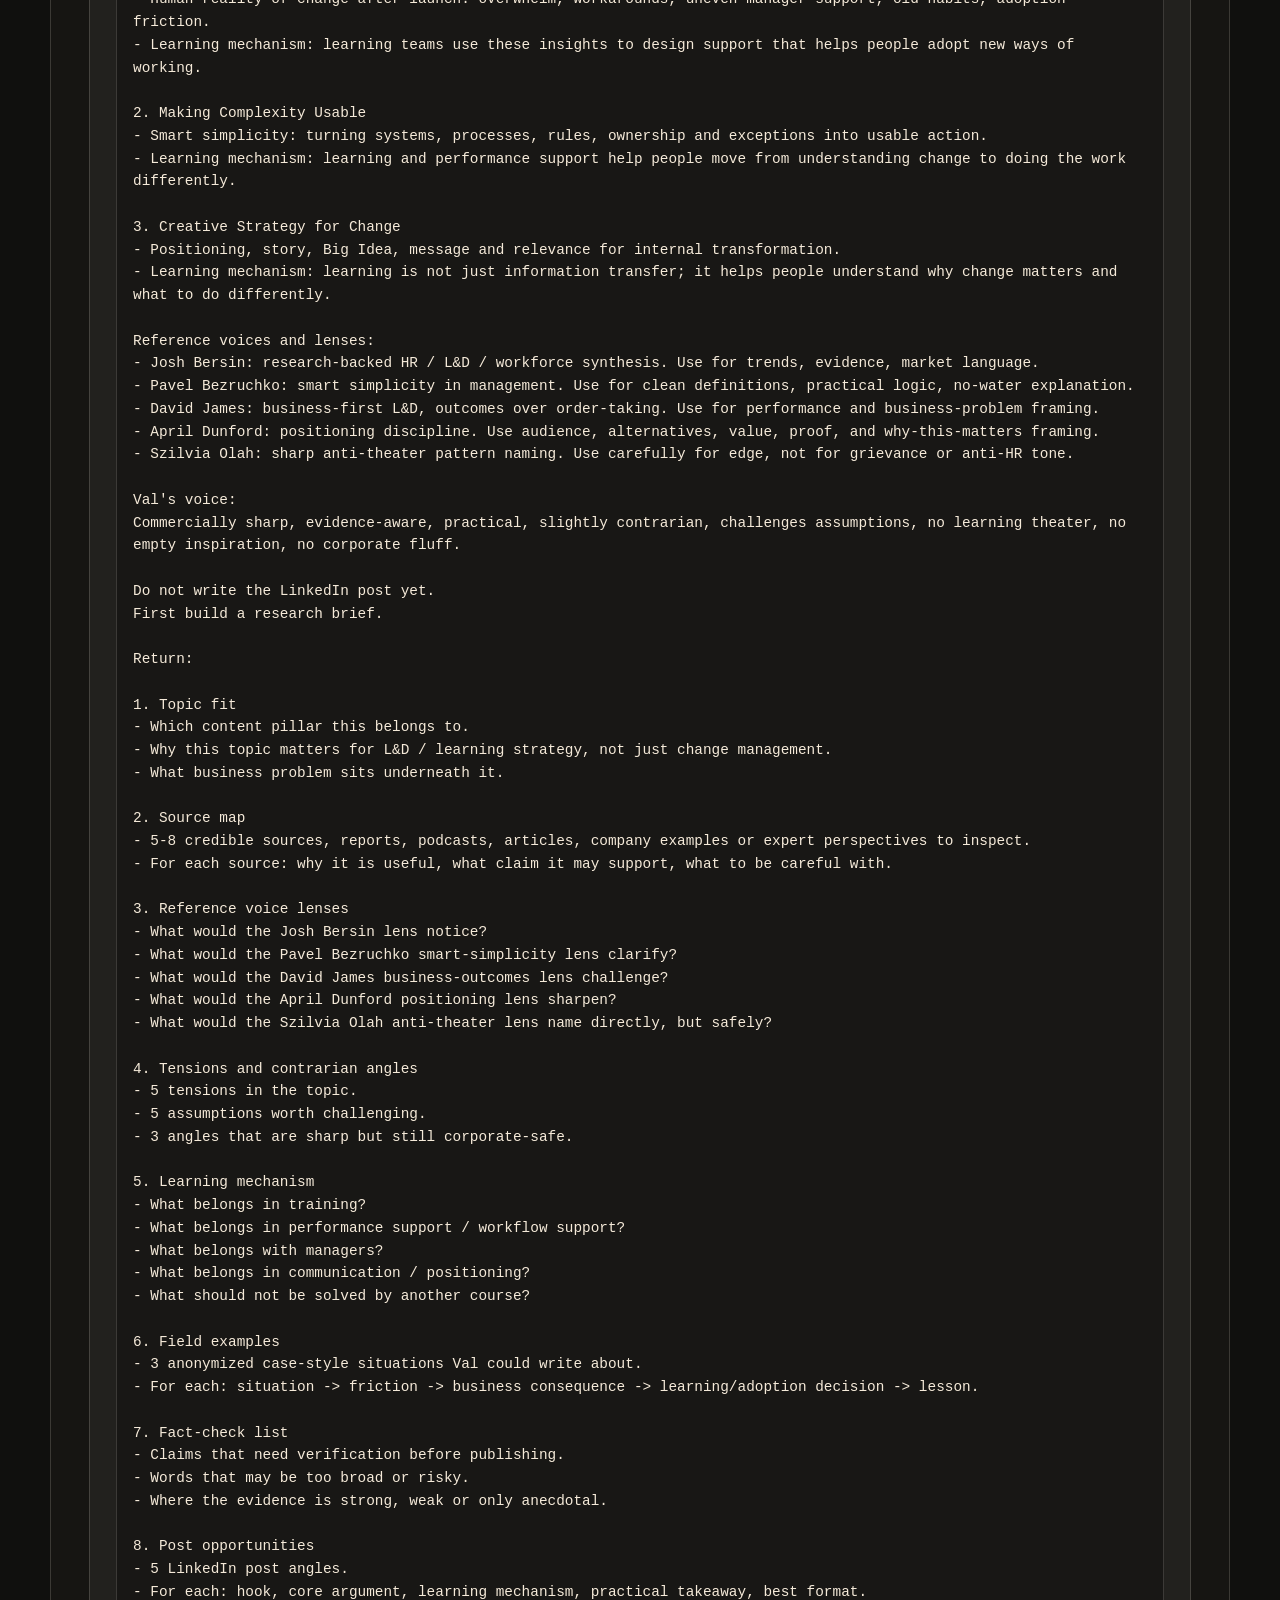
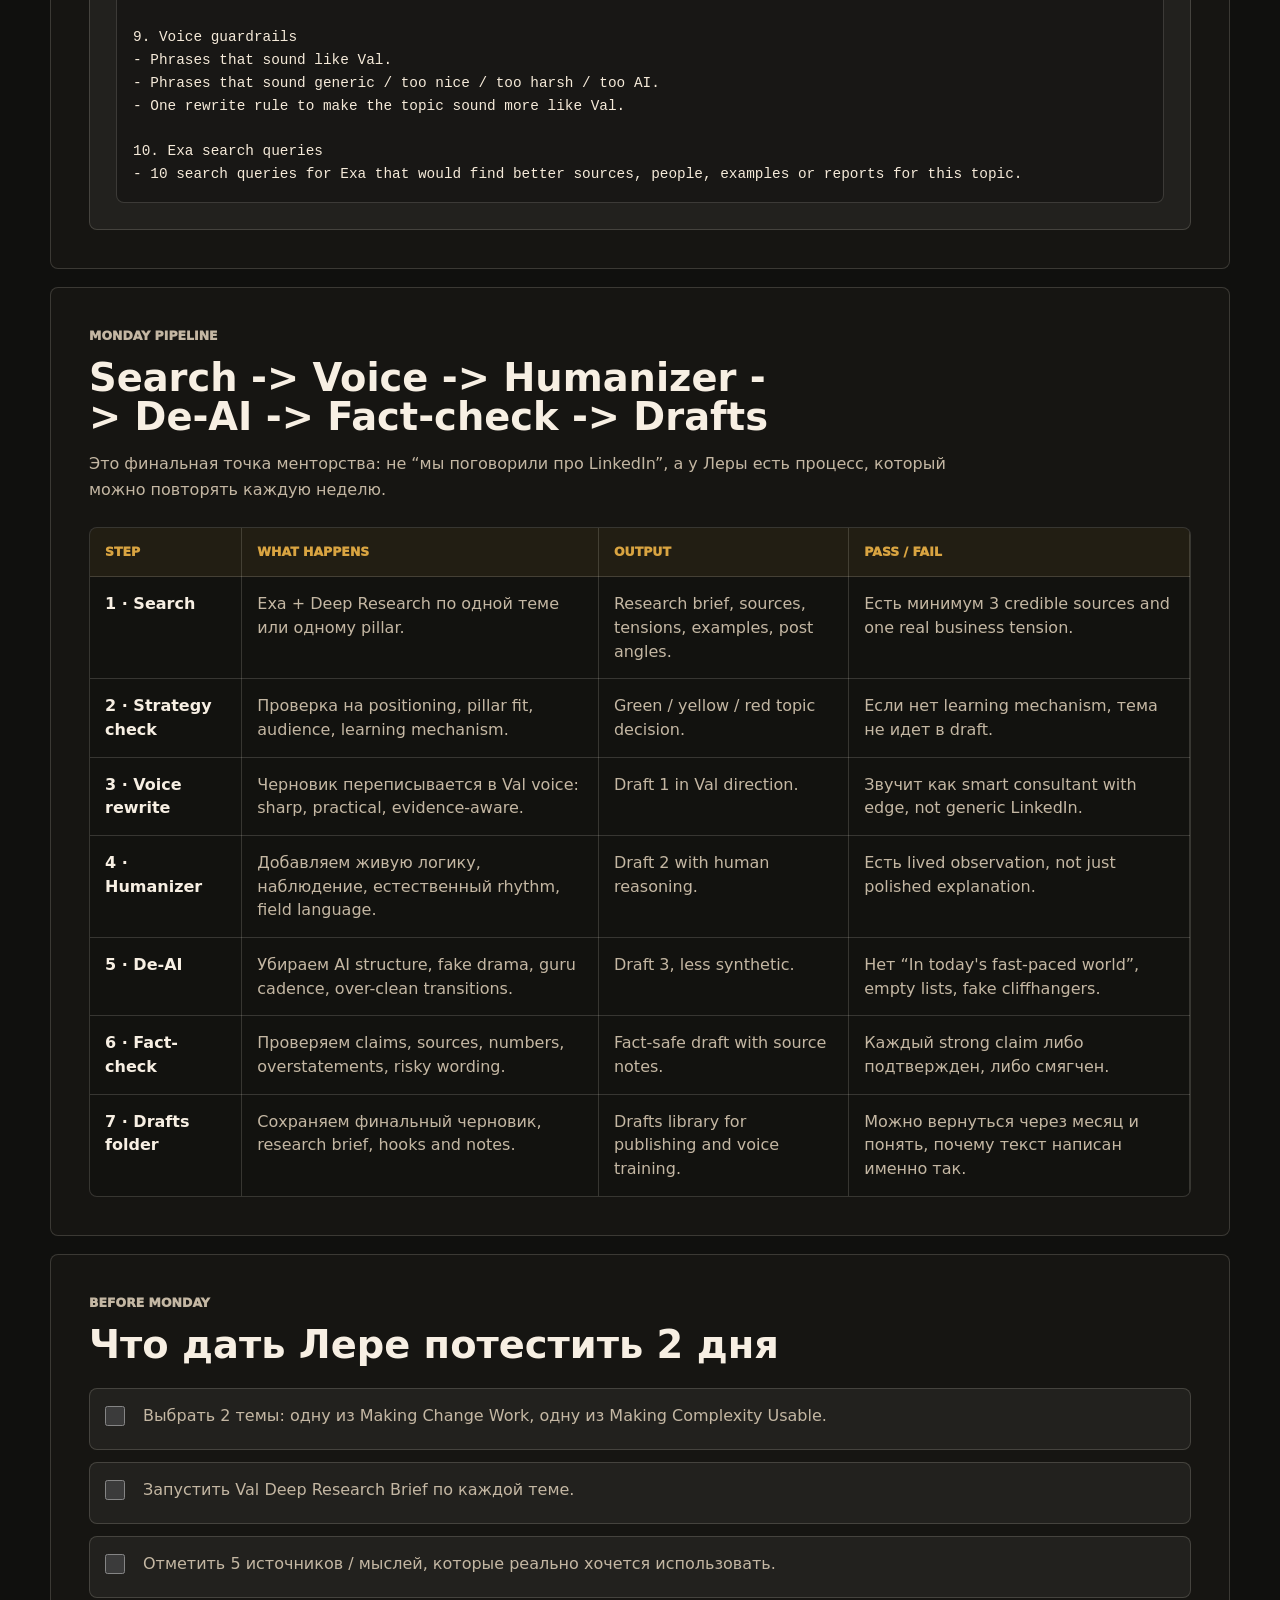
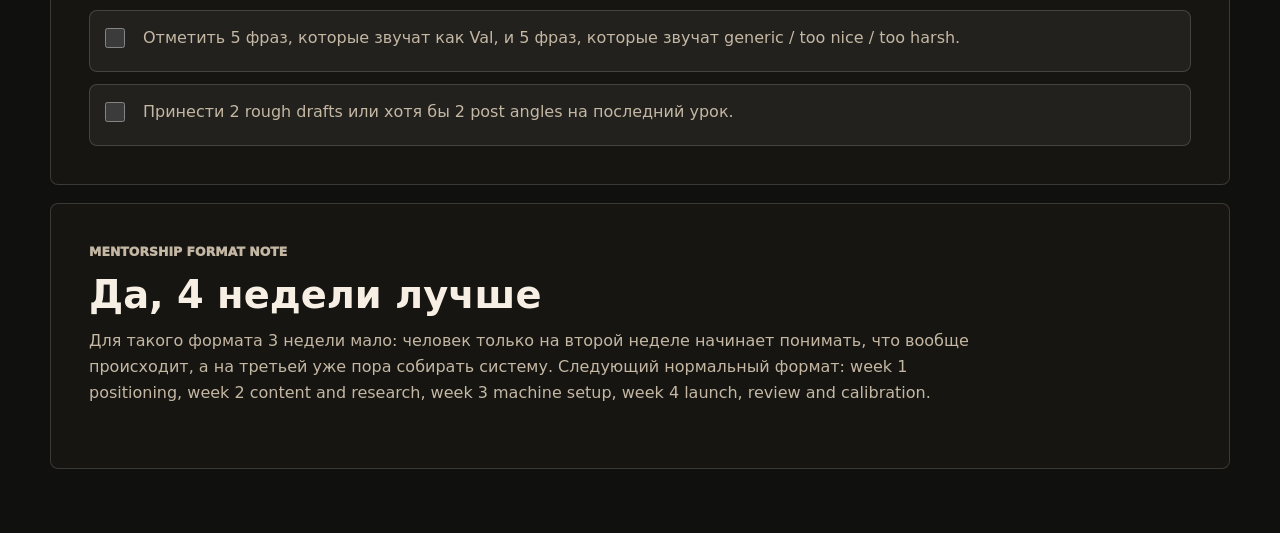
==== commit cce3af31: "Add Val version 2.0 page" ====
--- a/valeria-content-machine-v1-2026-05-29.html
+++ b/valeria-content-machine-v1-2026-05-29.html
@@ -15,6 +15,7 @@
       <header class="portal-hero compact-hero">
         <nav class="top-nav" aria-label="Навигация">
           <a href="./index.html#lesson-3">Назад к порталу</a>
+          <a href="./valeria-v2-0.html">Val V2.0</a>
           <a href="./valeria-strategy-v2-2026-05-29.html">Strategy V2</a>
           <a href="#voice-final">Voice</a>
           <a href="#deep-research-prompt">Deep Research</a>
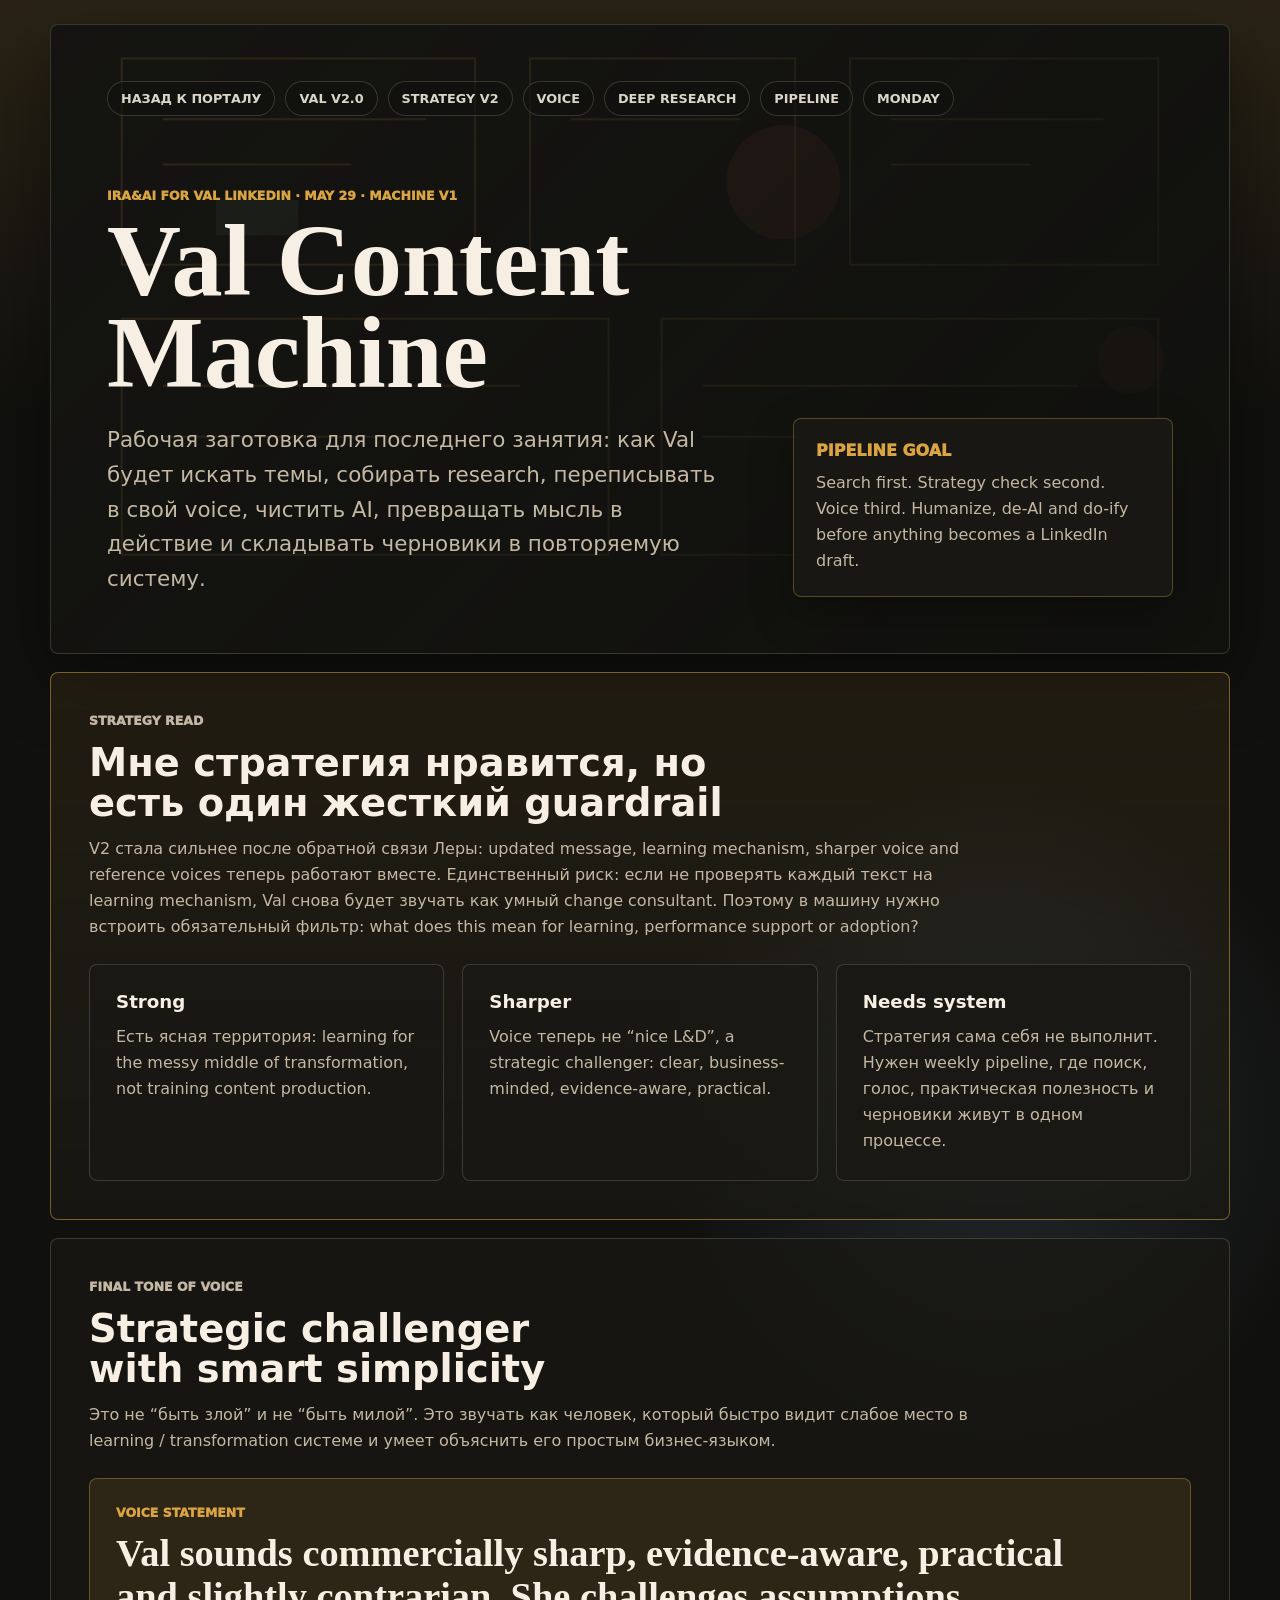
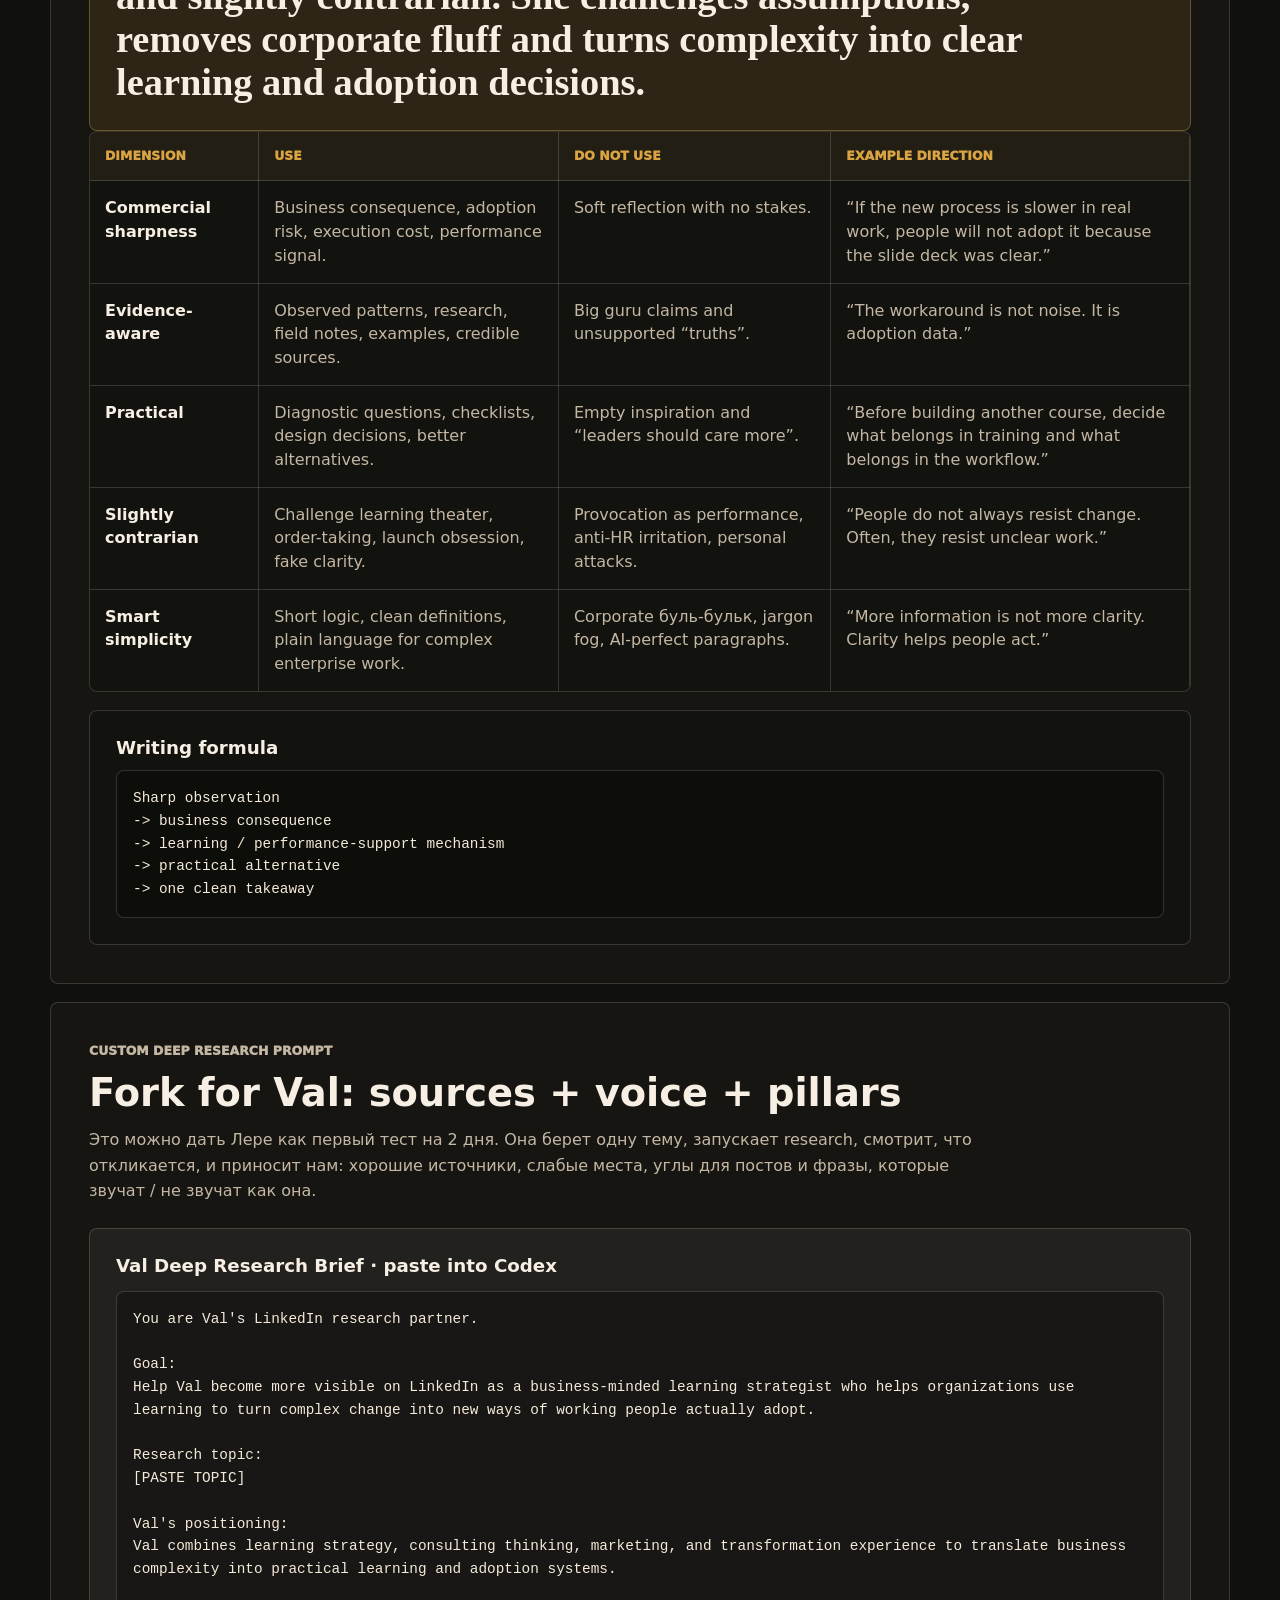
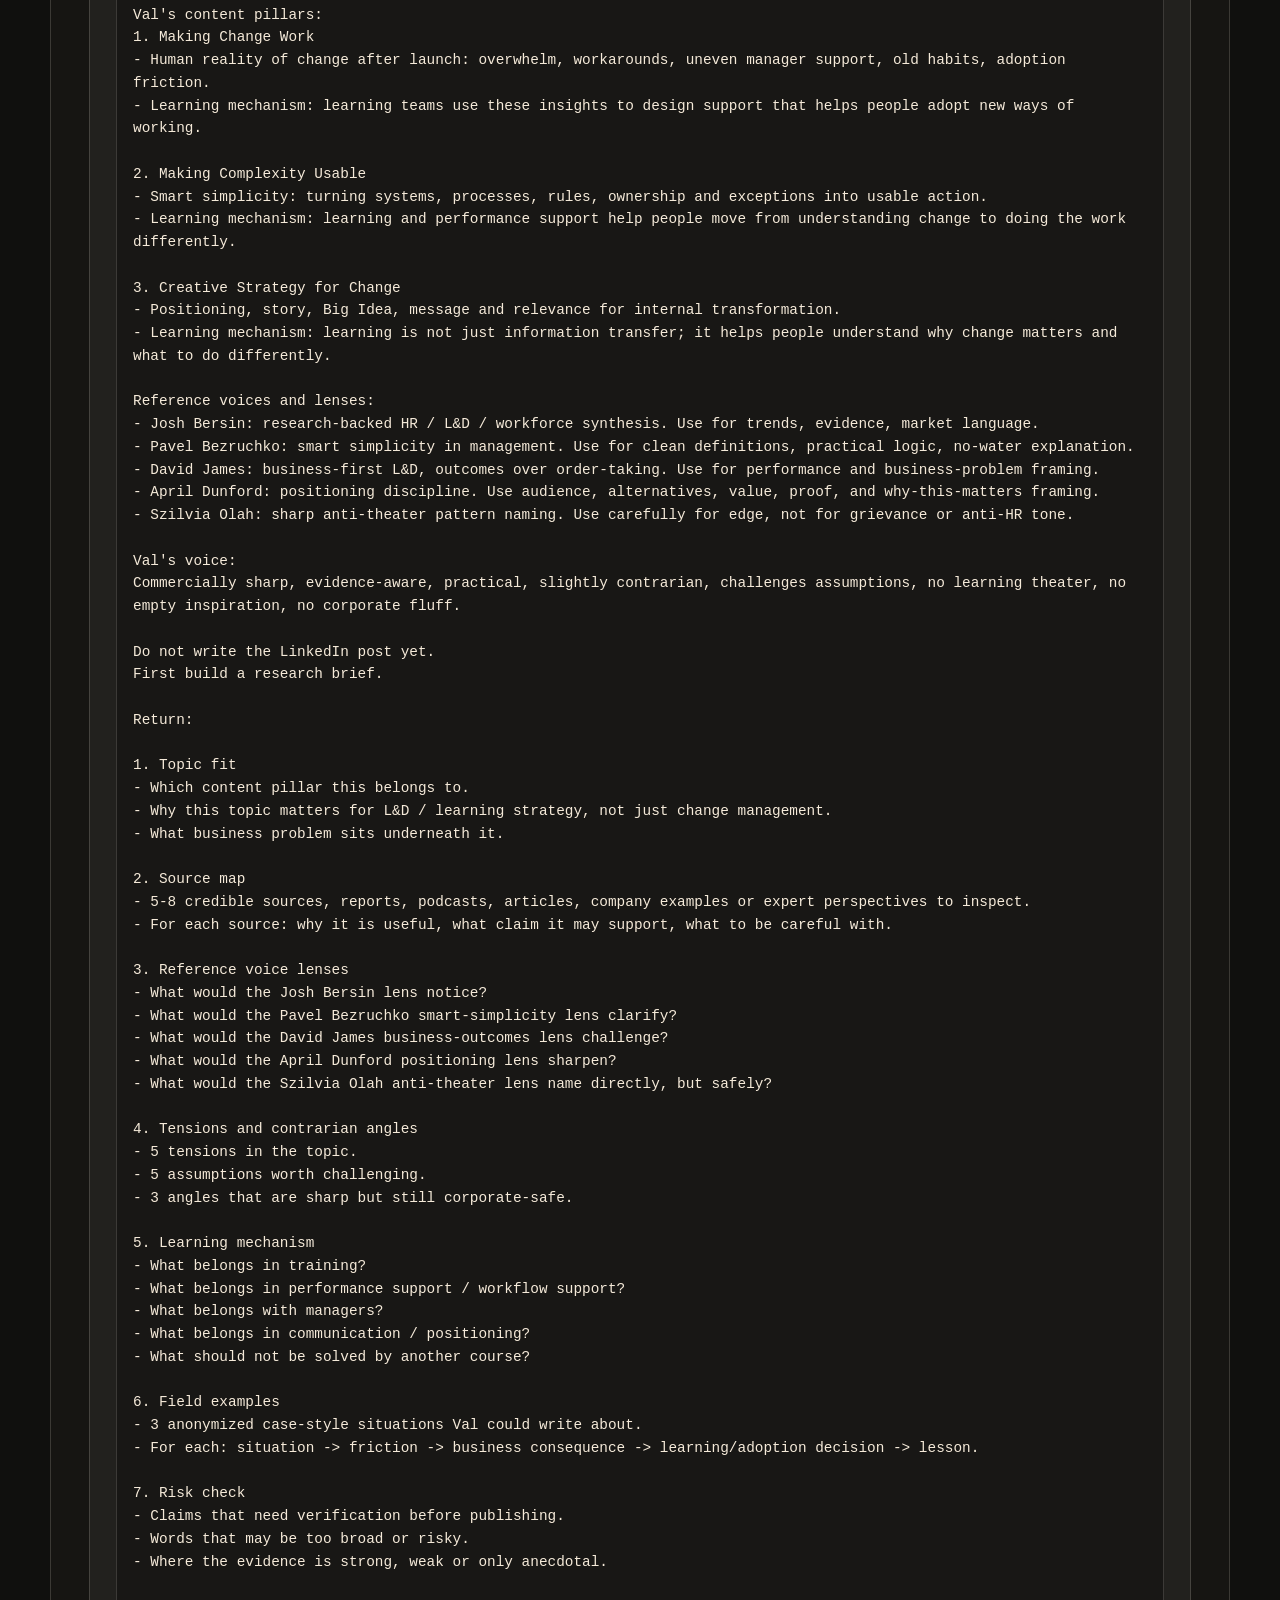
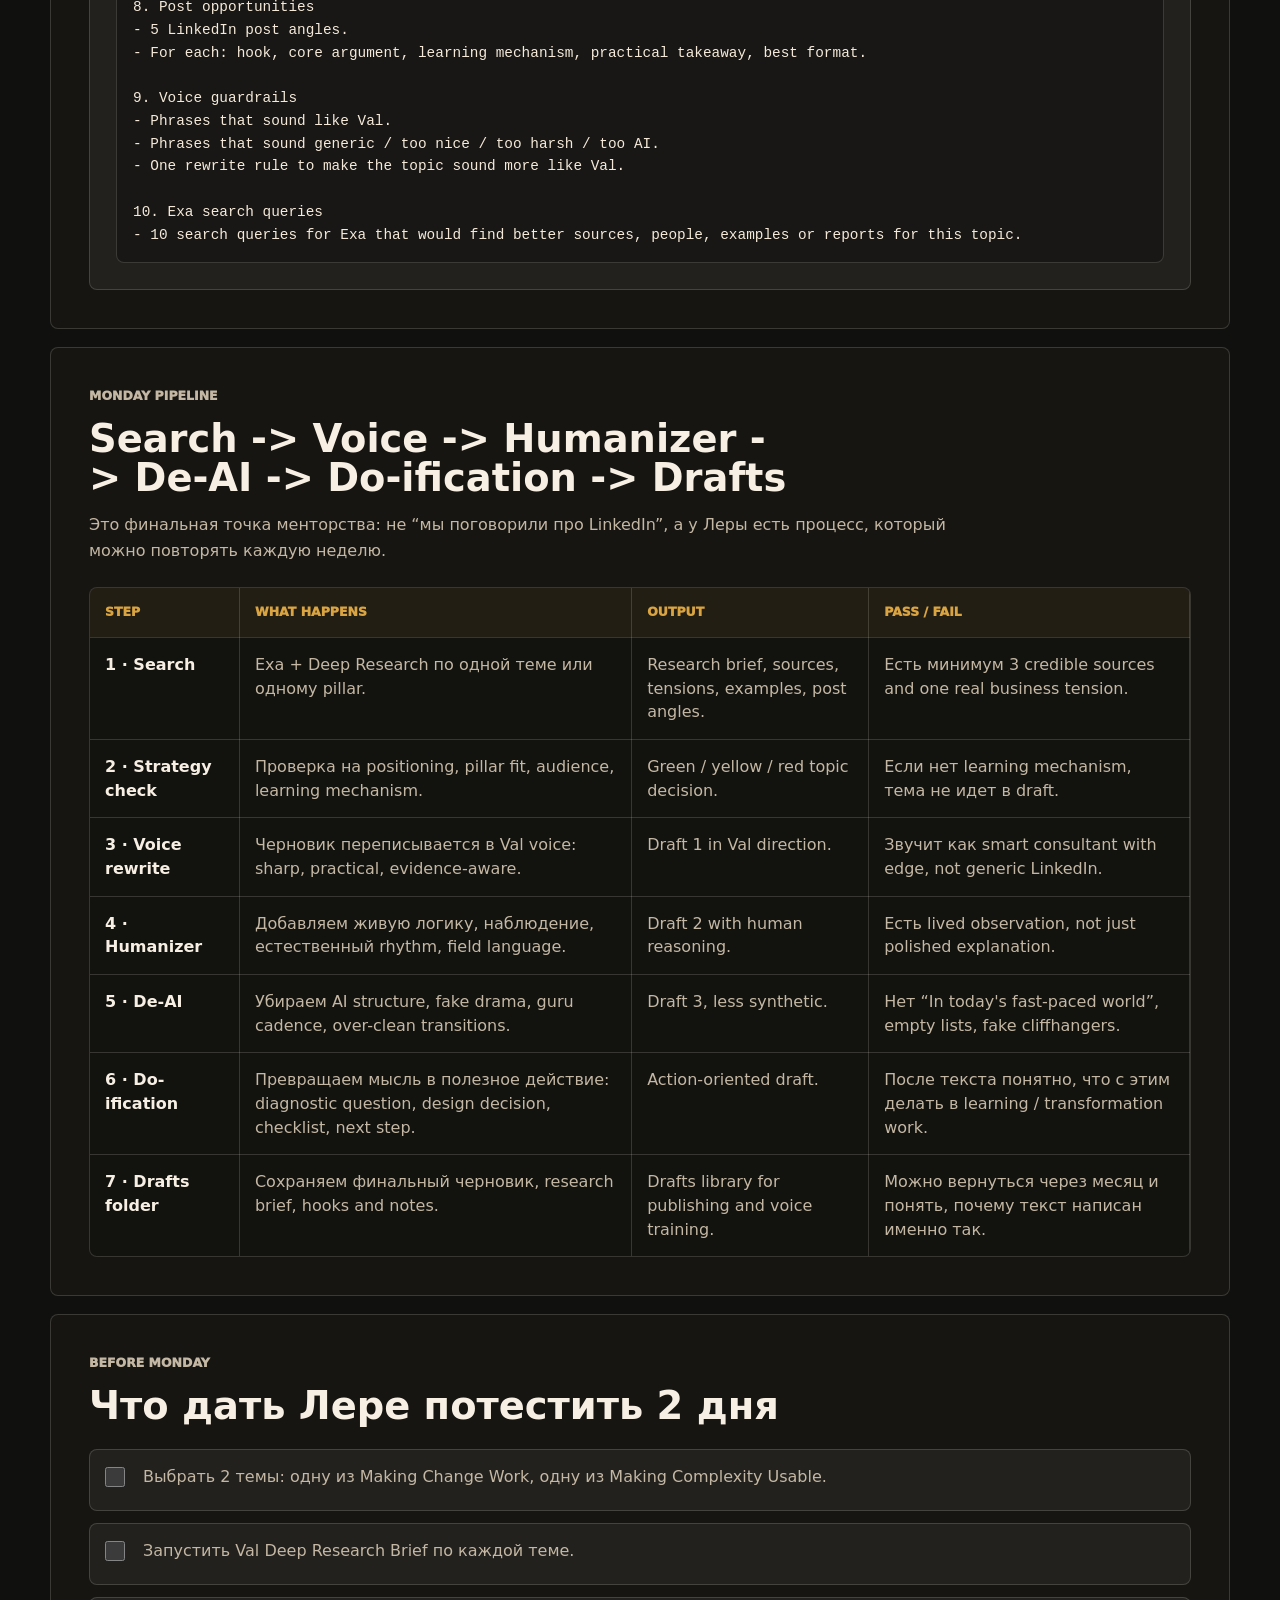
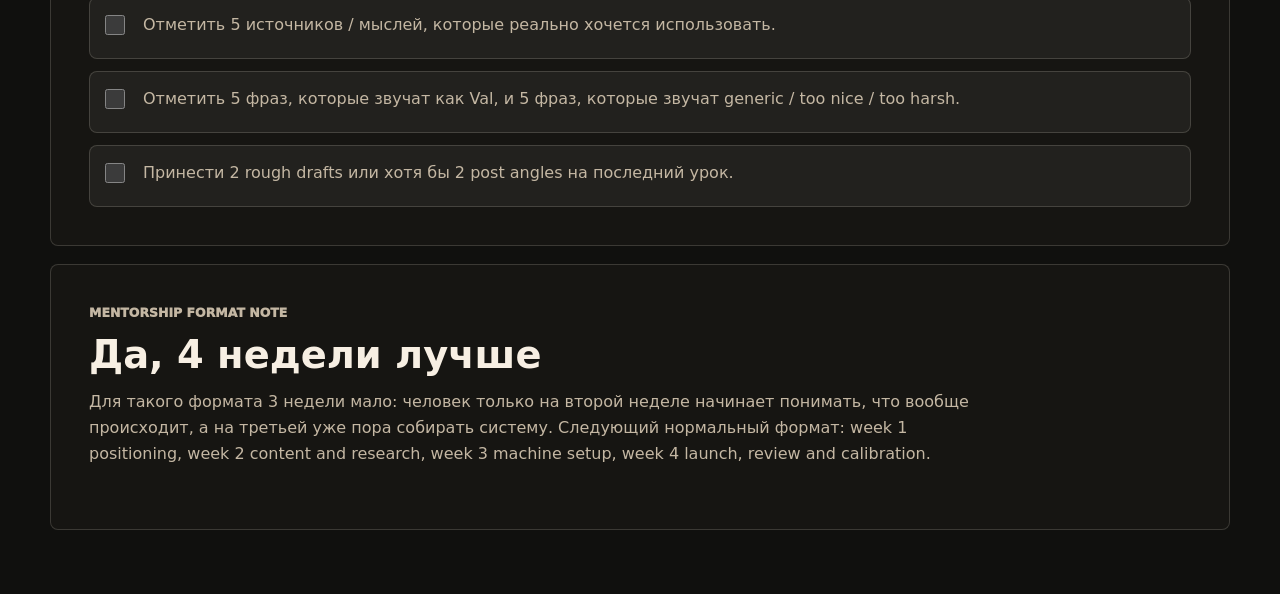
==== commit 94b9f0f8: "Refine Val lesson 3 machine status" ====
--- a/valeria-content-machine-v1-2026-05-29.html
+++ b/valeria-content-machine-v1-2026-05-29.html
@@ -5,7 +5,7 @@
     <meta name="viewport" content="width=device-width, initial-scale=1.0" />
     <meta
       name="description"
-      content="VAL content machine V1: финальный tone of voice, кастомный Deep Research prompt и пайплайн Search -> Voice -> Humanizer -> De-AI -> Fact-check -> Drafts."
+      content="VAL content machine V1: финальный tone of voice, кастомный Deep Research prompt и пайплайн Search -> Voice -> Humanizer -> De-AI -> Do-ification -> Drafts."
     />
     <title>VAL LinkedIn · Content Machine V1</title>
     <link rel="stylesheet" href="./styles.css" />
@@ -30,7 +30,8 @@
             <p class="lead">
               Рабочая заготовка для последнего занятия: как Val будет искать
               темы, собирать research, переписывать в свой voice, чистить AI,
-              фактчекать и складывать черновики в повторяемую систему.
+              превращать мысль в действие и складывать черновики в повторяемую
+              систему.
             </p>
           </div>
 
@@ -38,7 +39,7 @@
             <span>Pipeline goal</span>
             <p>
               Search first. Strategy check second. Voice third. Humanize,
-              de-AI and fact-check before anything becomes a LinkedIn draft.
+              de-AI and do-ify before anything becomes a LinkedIn draft.
             </p>
           </aside>
         </div>
@@ -77,7 +78,8 @@
             <h3>Needs system</h3>
             <p>
               Стратегия сама себя не выполнит. Нужен weekly pipeline, где поиск,
-              голос, фактчекинг и черновики живут в одном процессе.
+              голос, практическая полезность и черновики живут в одном
+              процессе.
             </p>
           </article>
         </div>
@@ -245,7 +247,7 @@
 - 3 anonymized case-style situations Val could write about.
 - For each: situation -> friction -> business consequence -> learning/adoption decision -> lesson.
 
-7. Fact-check list
+7. Risk check
 - Claims that need verification before publishing.
 - Words that may be too broad or risky.
 - Where the evidence is strong, weak or only anecdotal.
@@ -268,7 +270,7 @@
       <section class="lesson" id="pipeline">
         <div class="lesson-heading">
           <p class="eyebrow">Monday pipeline</p>
-          <h2>Search -> Voice -> Humanizer -> De-AI -> Fact-check -> Drafts</h2>
+          <h2>Search -> Voice -> Humanizer -> De-AI -> Do-ification -> Drafts</h2>
           <p>
             Это финальная точка менторства: не “мы поговорили про LinkedIn”, а
             у Леры есть процесс, который можно повторять каждую неделю.
@@ -317,10 +319,10 @@
                 <td>Нет “In today's fast-paced world”, empty lists, fake cliffhangers.</td>
               </tr>
               <tr>
-                <td>6 · Fact-check</td>
-                <td>Проверяем claims, sources, numbers, overstatements, risky wording.</td>
-                <td>Fact-safe draft with source notes.</td>
-                <td>Каждый strong claim либо подтвержден, либо смягчен.</td>
+                <td>6 · Do-ification</td>
+                <td>Превращаем мысль в полезное действие: diagnostic question, design decision, checklist, next step.</td>
+                <td>Action-oriented draft.</td>
+                <td>После текста понятно, что с этим делать в learning / transformation work.</td>
               </tr>
               <tr>
                 <td>7 · Drafts folder</td>
--- a/styles.css
+++ b/styles.css
@@ -238,6 +238,65 @@
   background: rgba(35, 32, 23, 0.58);
 }
 
+.status-grid {
+  display: grid;
+  grid-template-columns: repeat(4, 1fr);
+  gap: 14px;
+  margin-top: 18px;
+}
+
+.status-card {
+  min-width: 0;
+  padding: 18px;
+  border: 1px solid var(--line);
+  border-radius: 8px;
+  background: rgba(247, 239, 227, 0.055);
+}
+
+.status-card strong {
+  display: block;
+  margin-bottom: 8px;
+  font-size: 1.02rem;
+}
+
+.status-card p {
+  margin-bottom: 0;
+  color: var(--muted);
+  line-height: 1.45;
+}
+
+.status-card.is-ready {
+  border-color: rgba(127, 154, 128, 0.72);
+  background: rgba(127, 154, 128, 0.14);
+}
+
+.status-card.is-review {
+  border-color: rgba(168, 78, 54, 0.82);
+  background: rgba(168, 78, 54, 0.16);
+}
+
+.status-badge {
+  display: inline-grid;
+  min-height: 28px;
+  place-items: center;
+  margin-bottom: 12px;
+  padding: 0 10px;
+  border-radius: 999px;
+  font-size: 0.72rem;
+  font-weight: 950;
+  text-transform: uppercase;
+}
+
+.status-badge.ready {
+  color: #10100e;
+  background: var(--sage);
+}
+
+.status-badge.review {
+  color: #fff2e9;
+  background: var(--rust);
+}
+
 .lesson-heading {
   max-width: 900px;
   margin-bottom: 24px;
@@ -534,6 +593,7 @@
   .content-grid,
   .tool-grid,
   .post-grid,
+  .status-grid,
   .program-map {
     grid-template-columns: 1fr;
   }
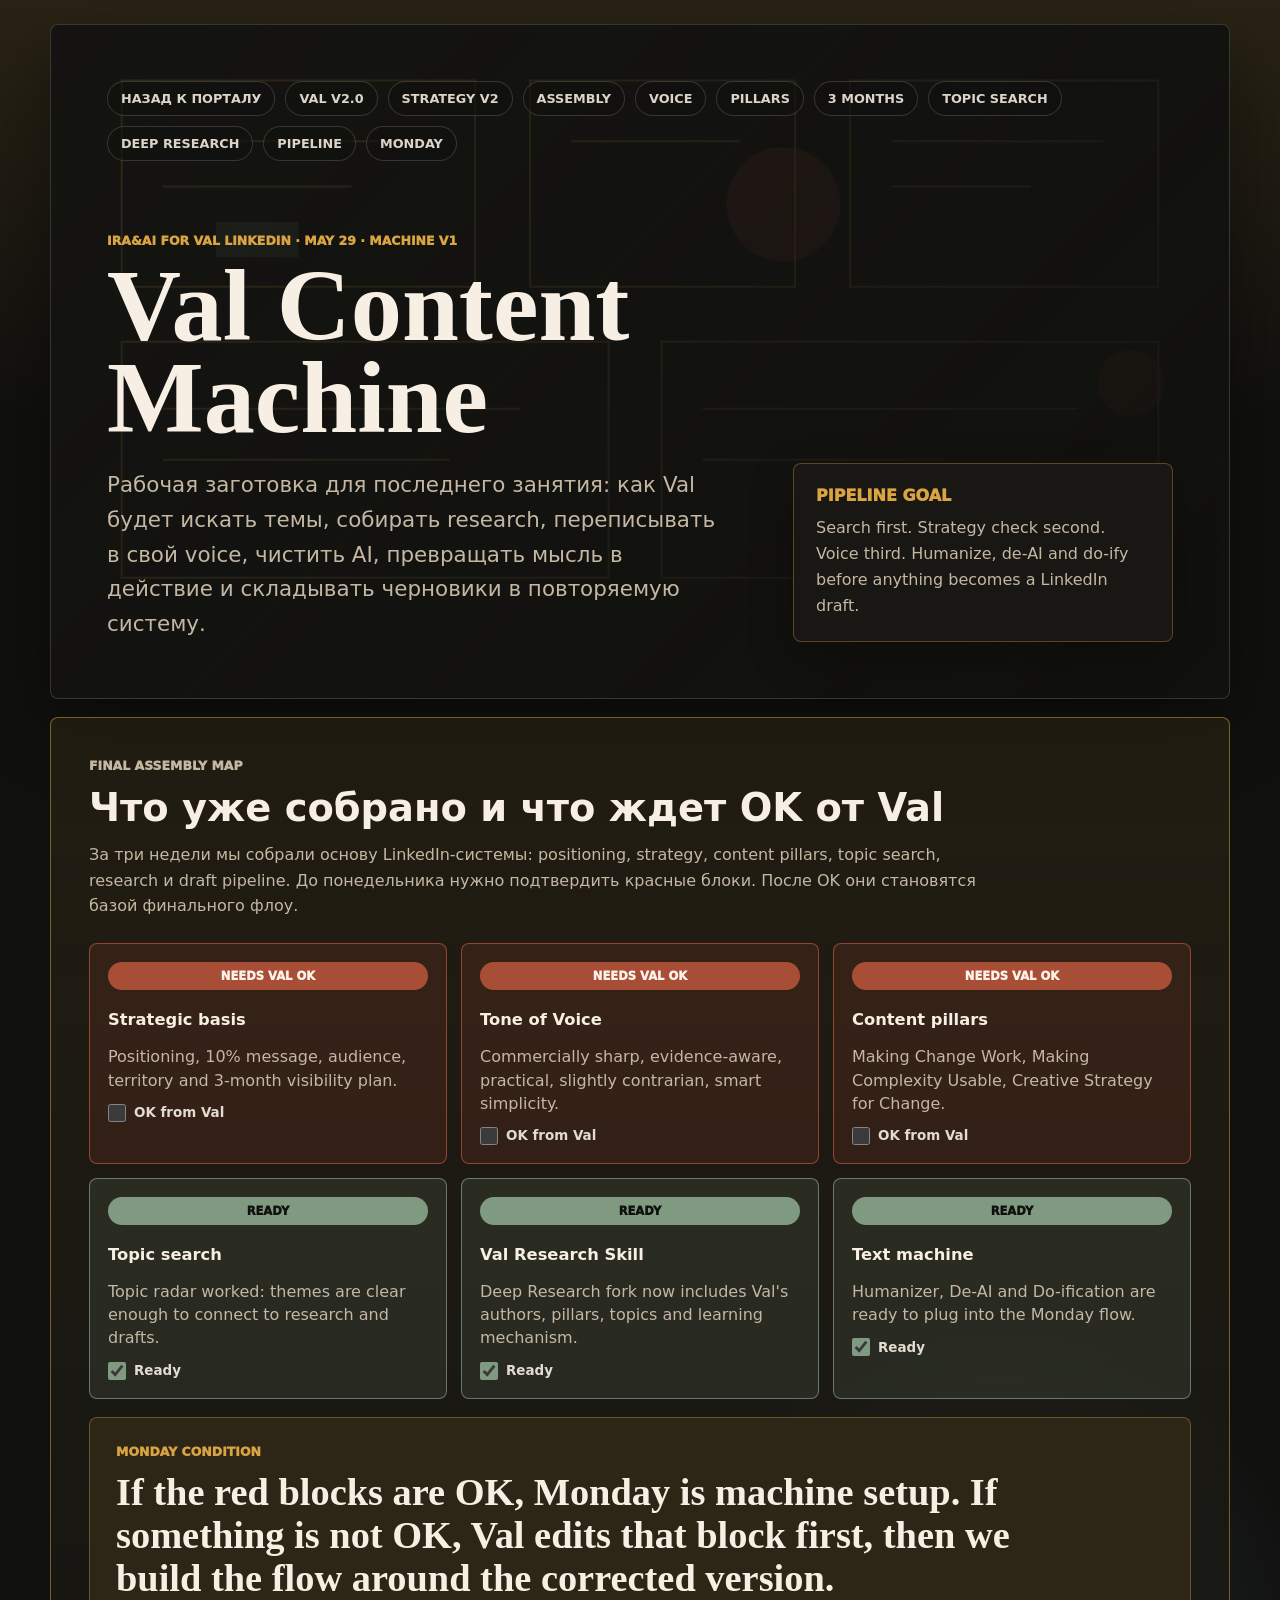
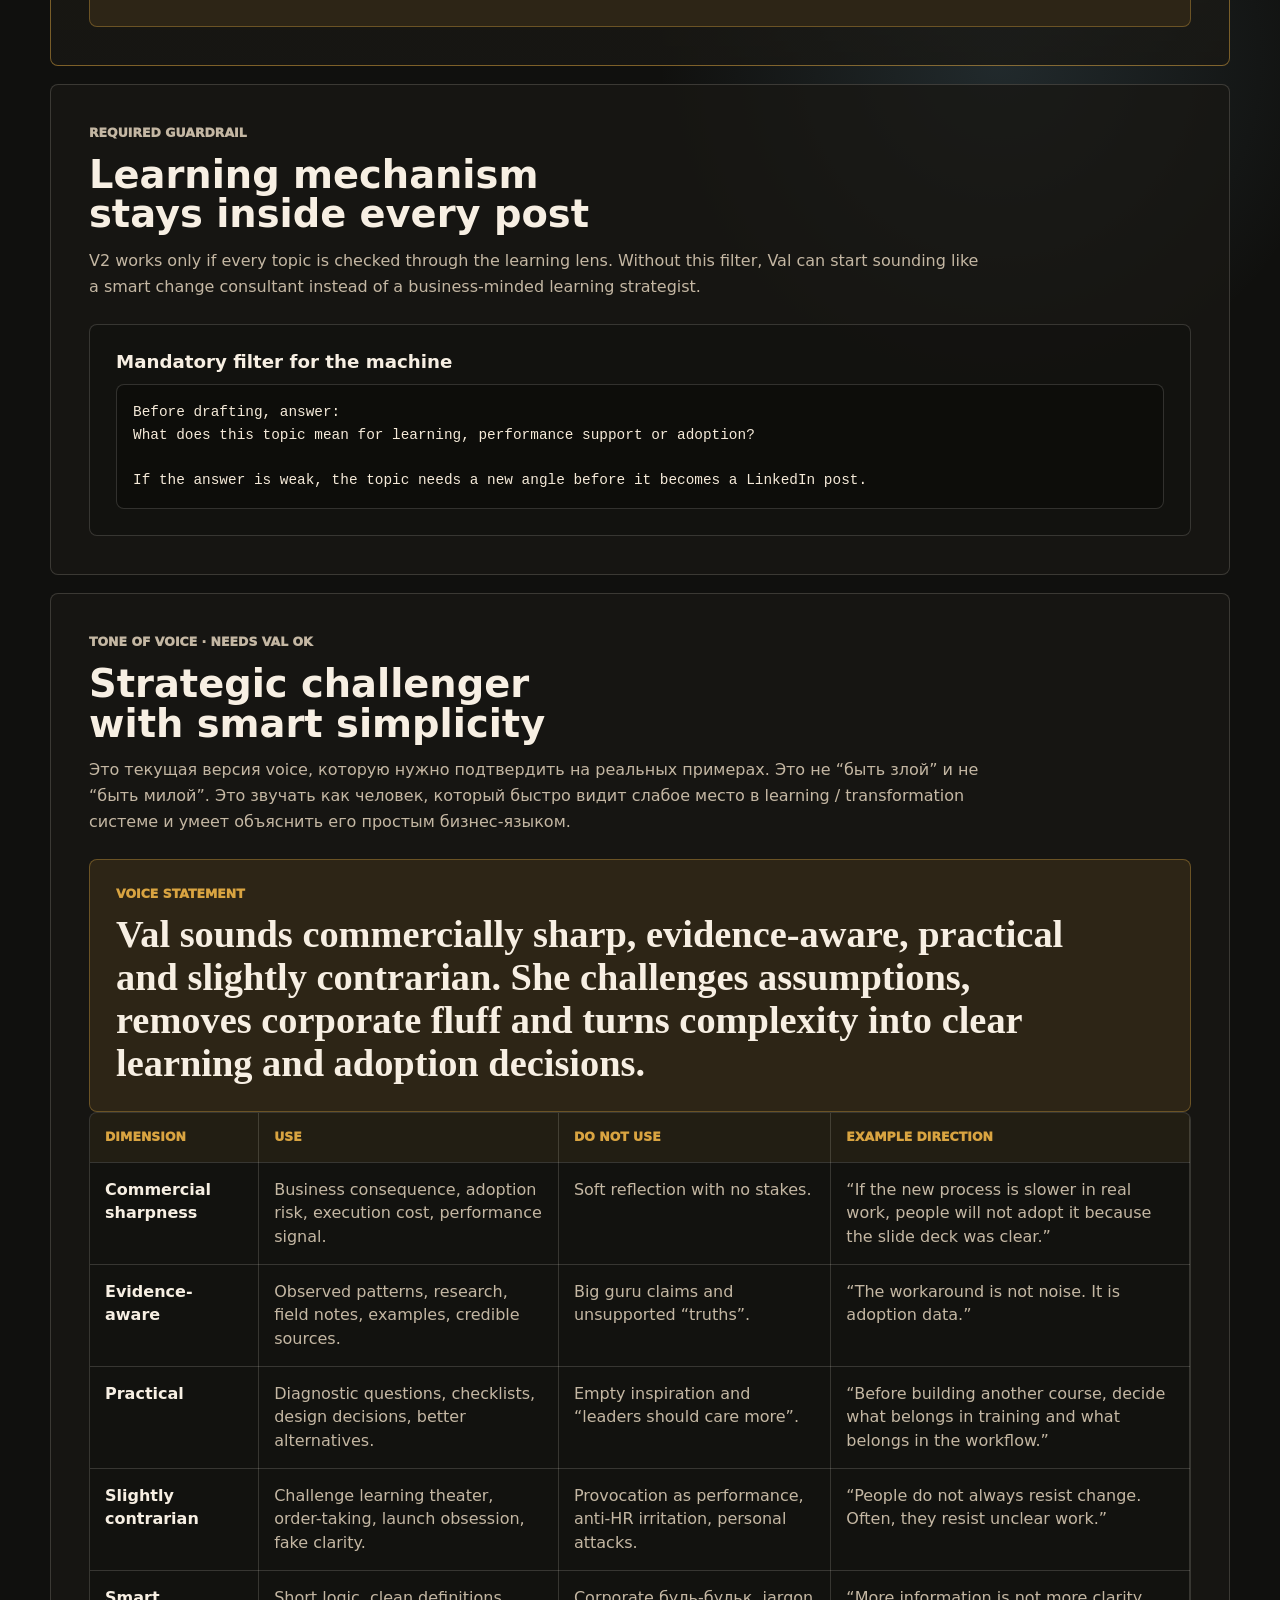
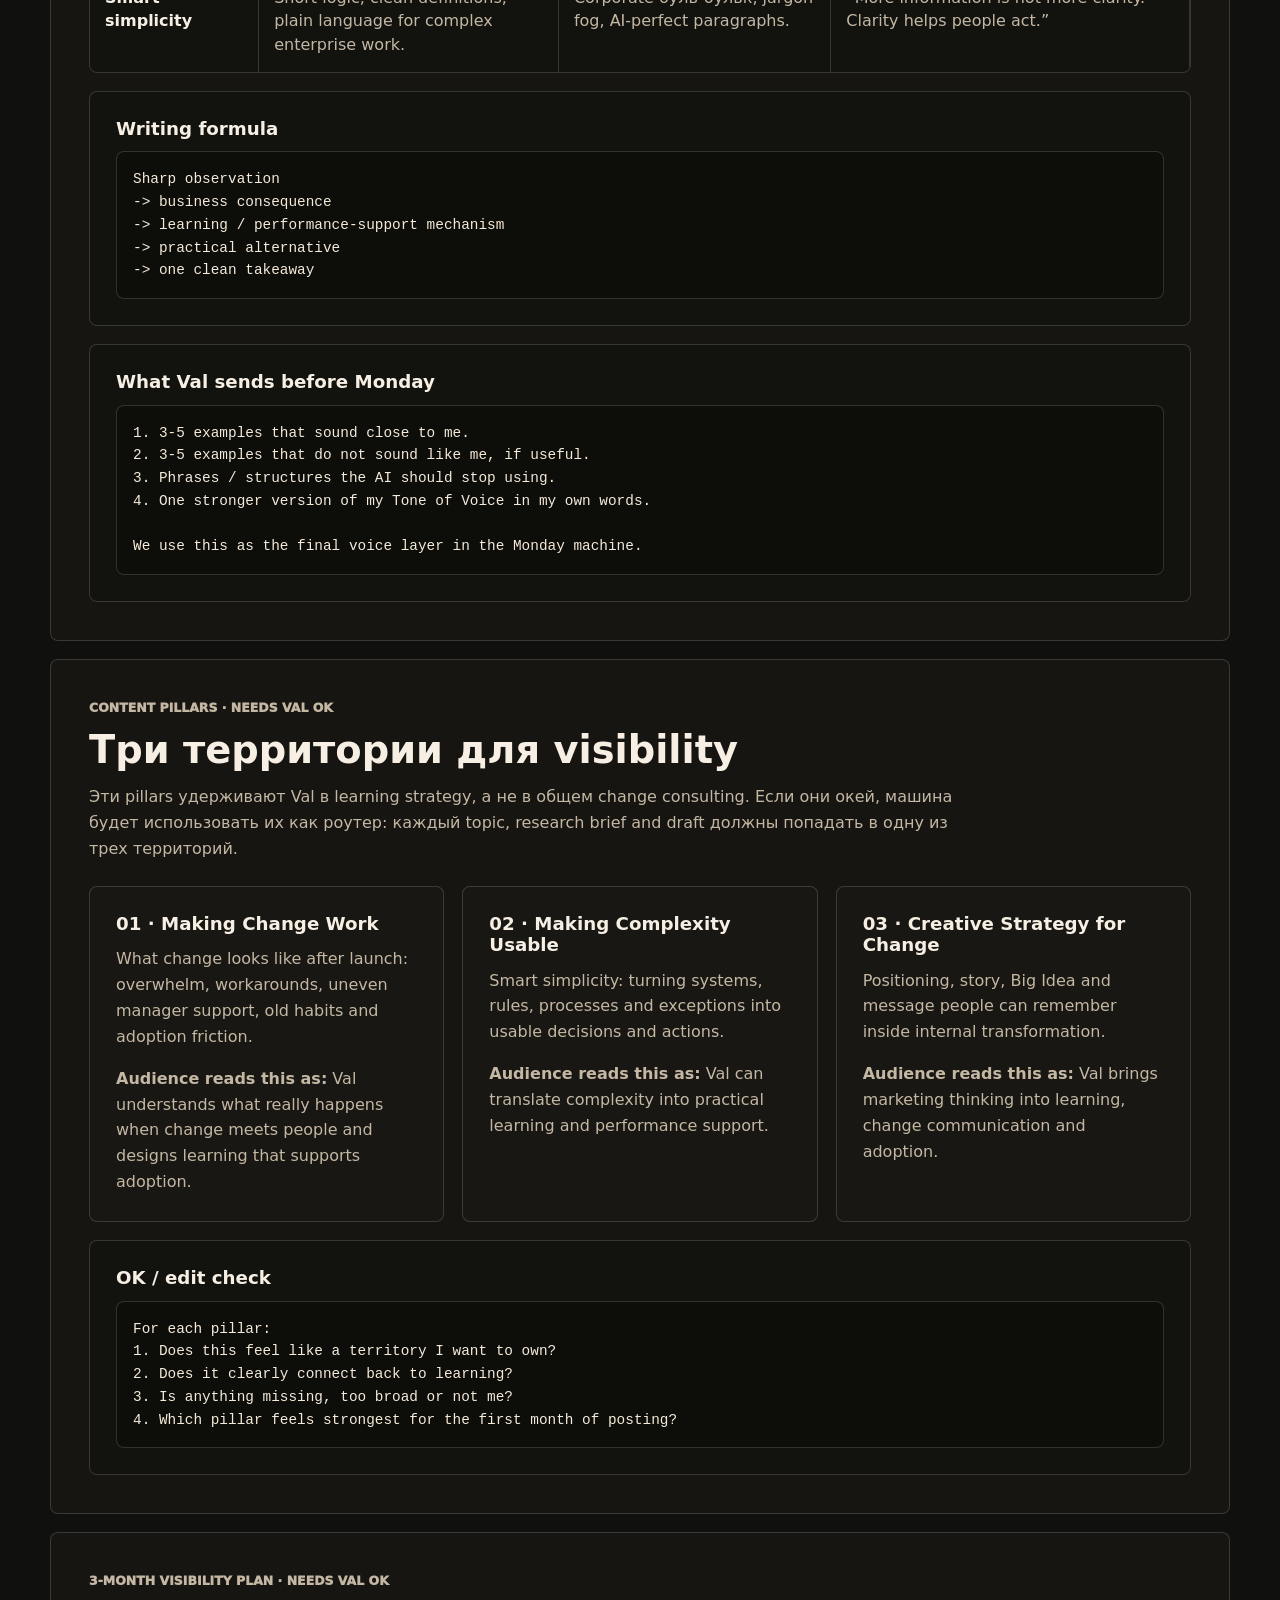
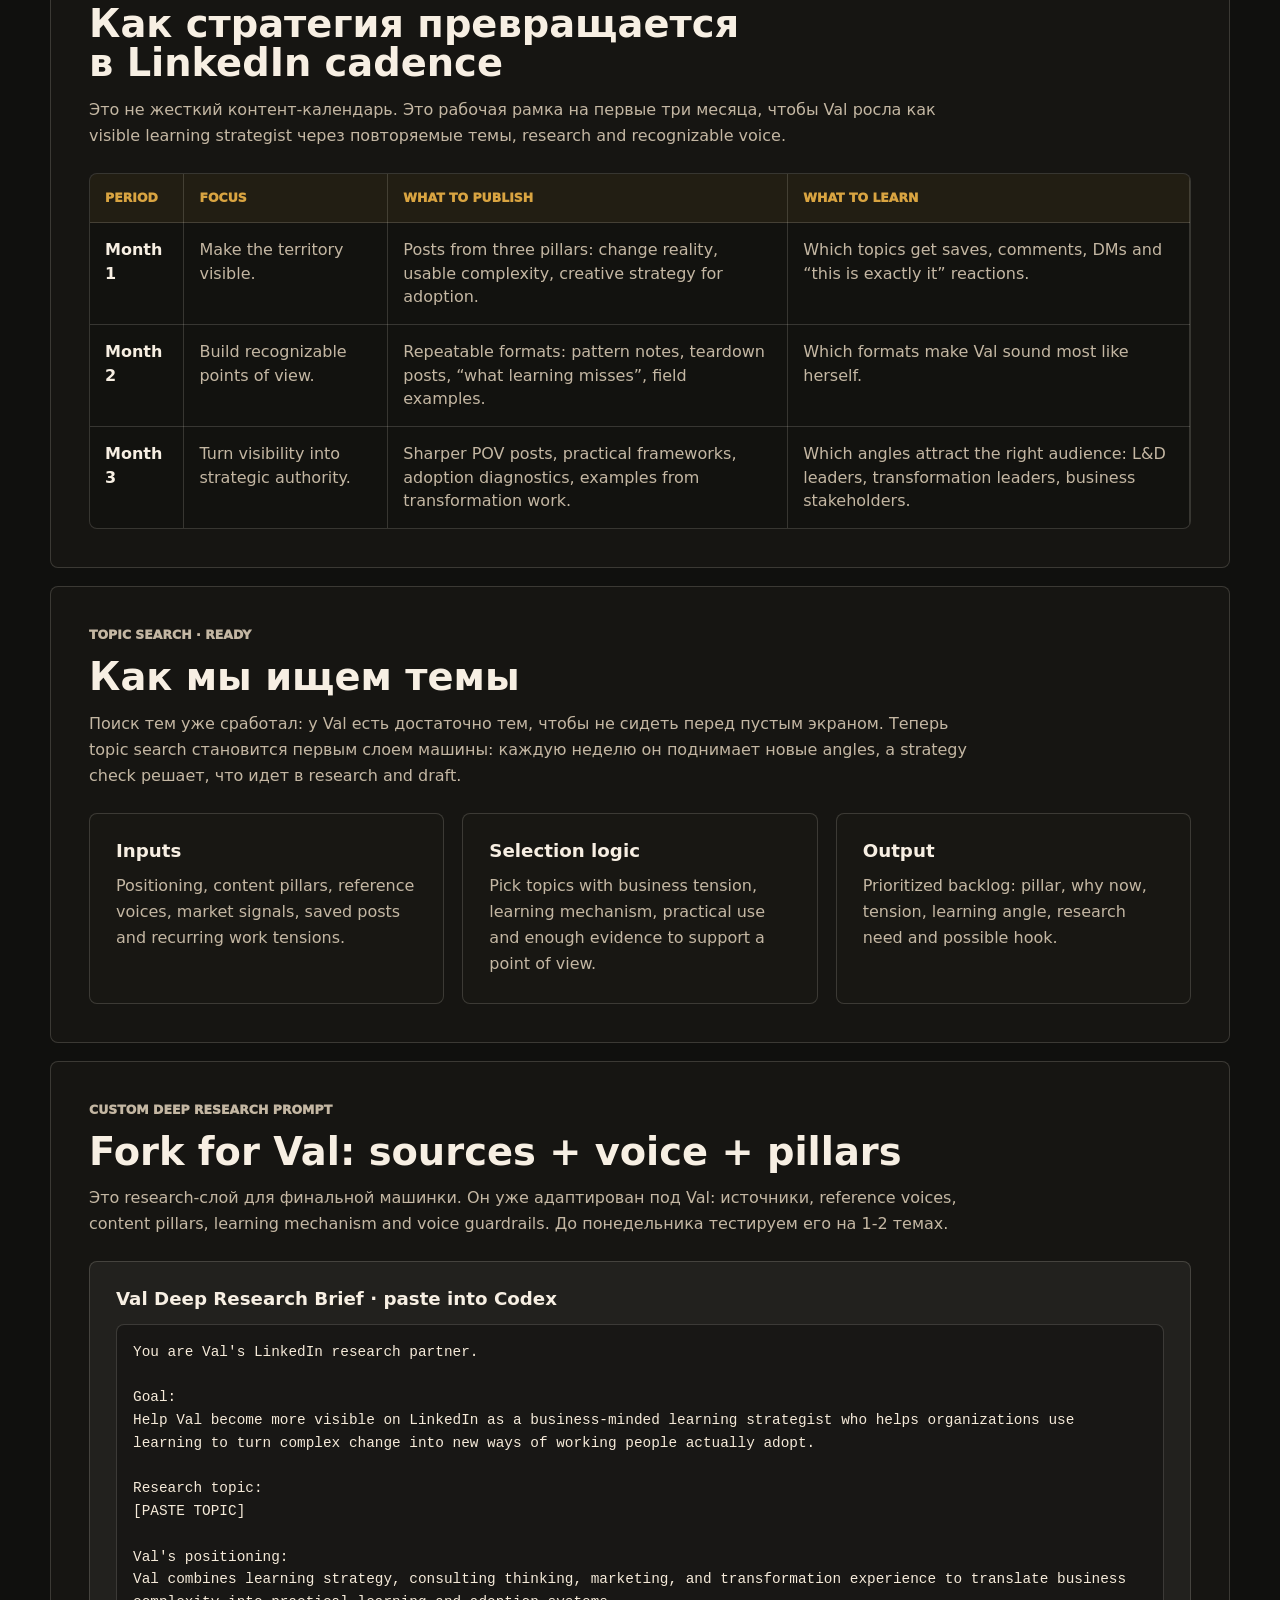
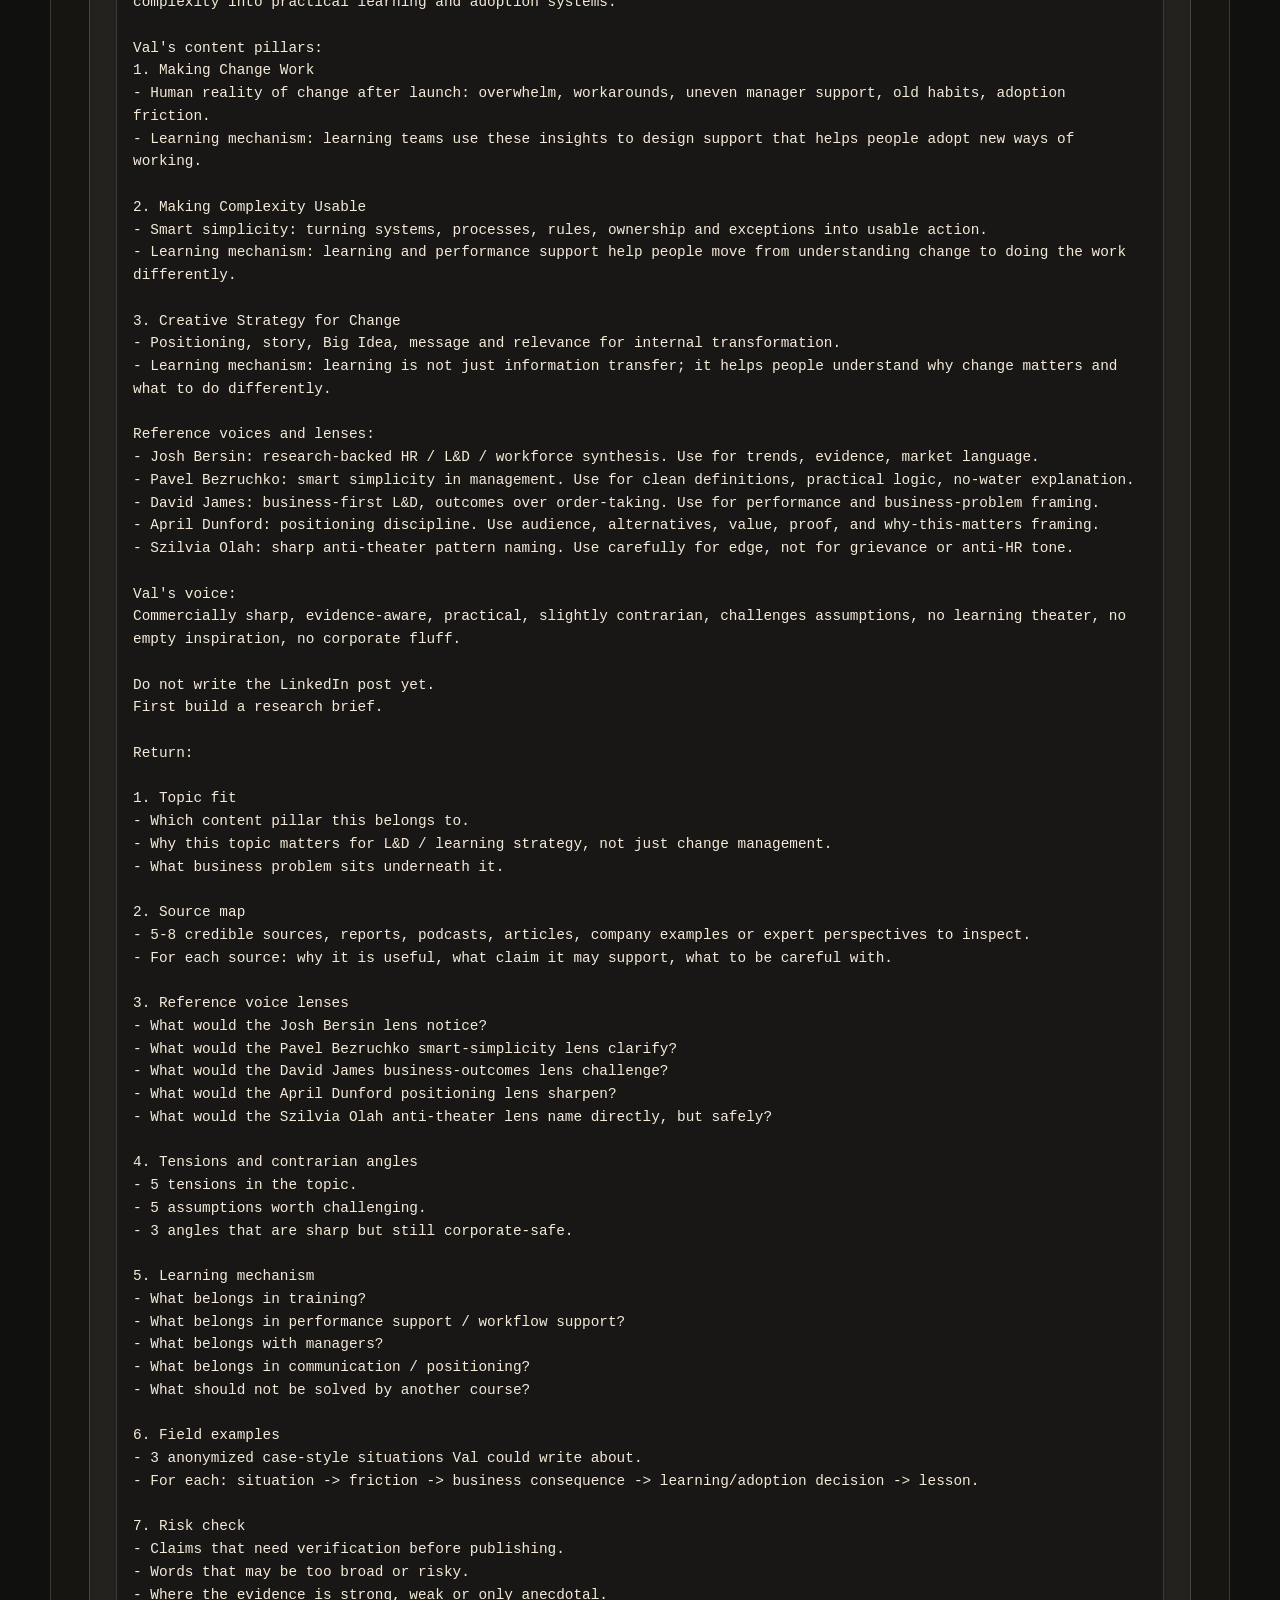
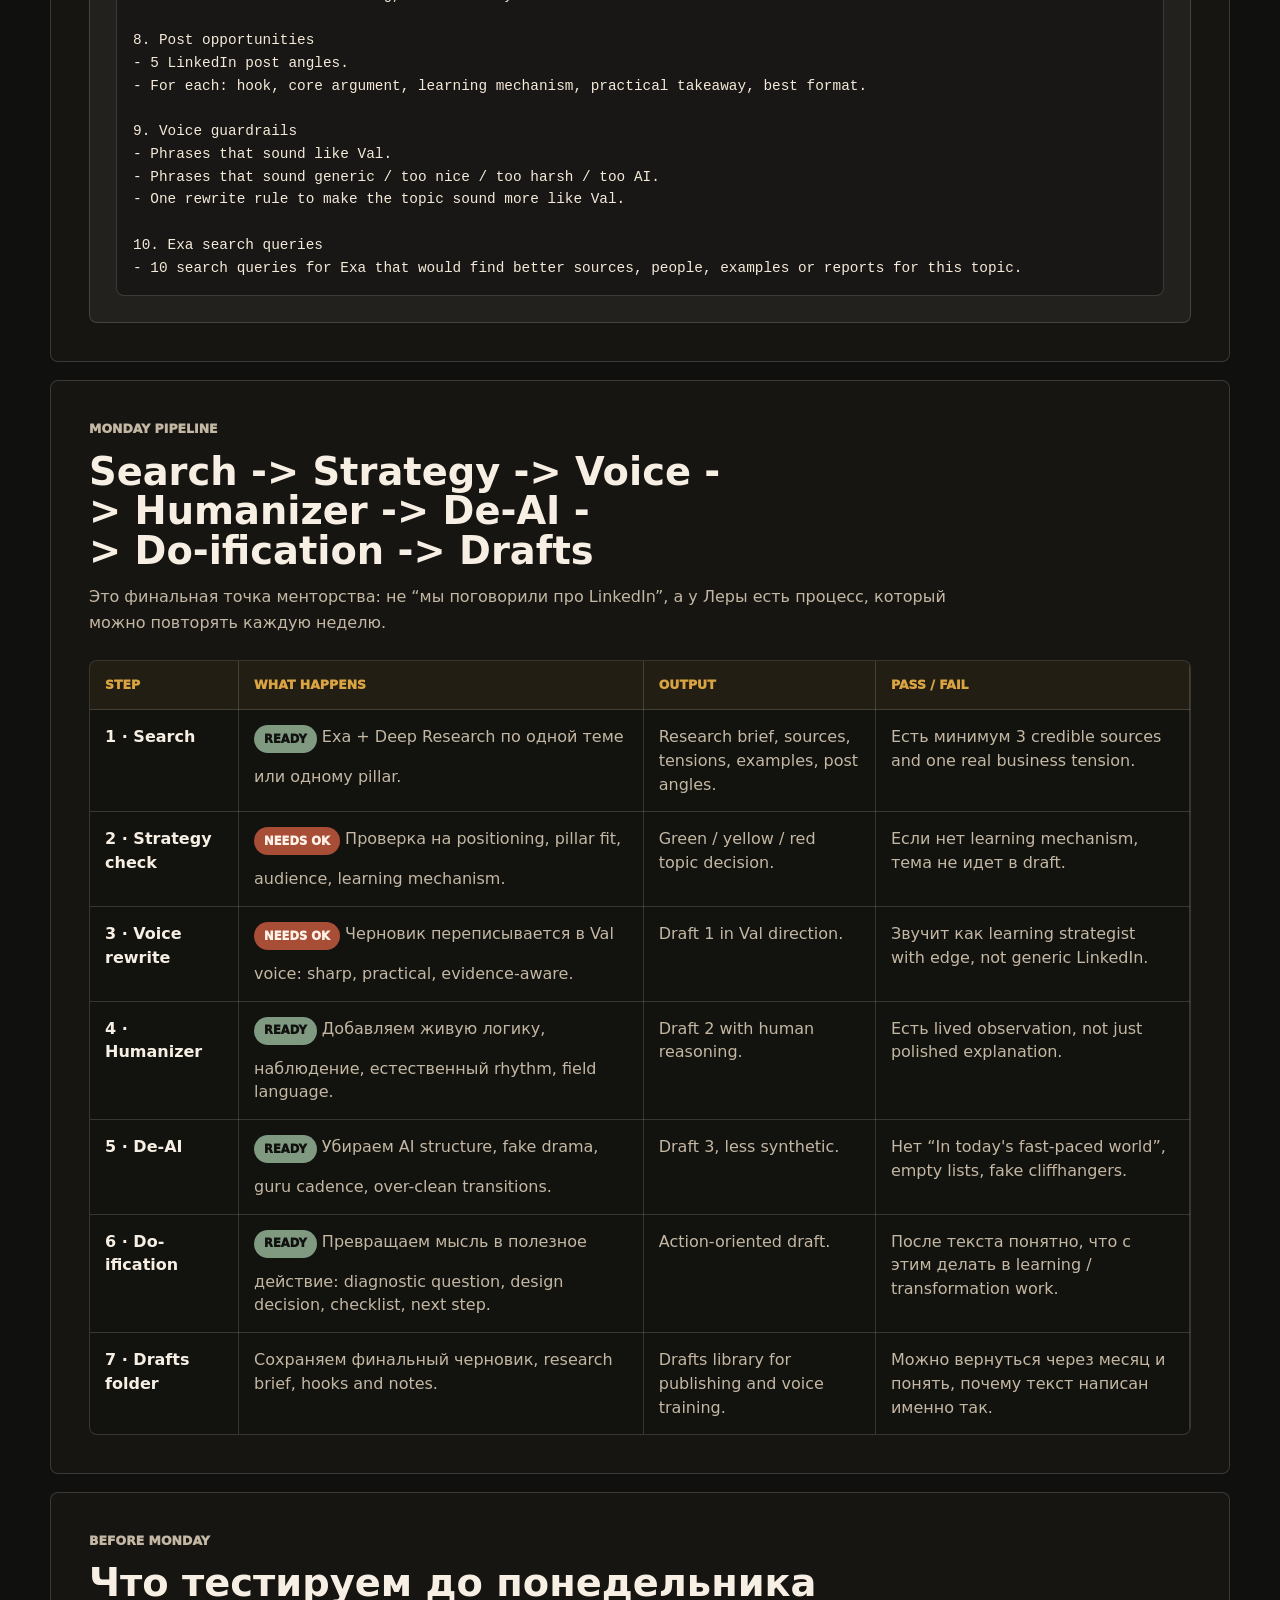
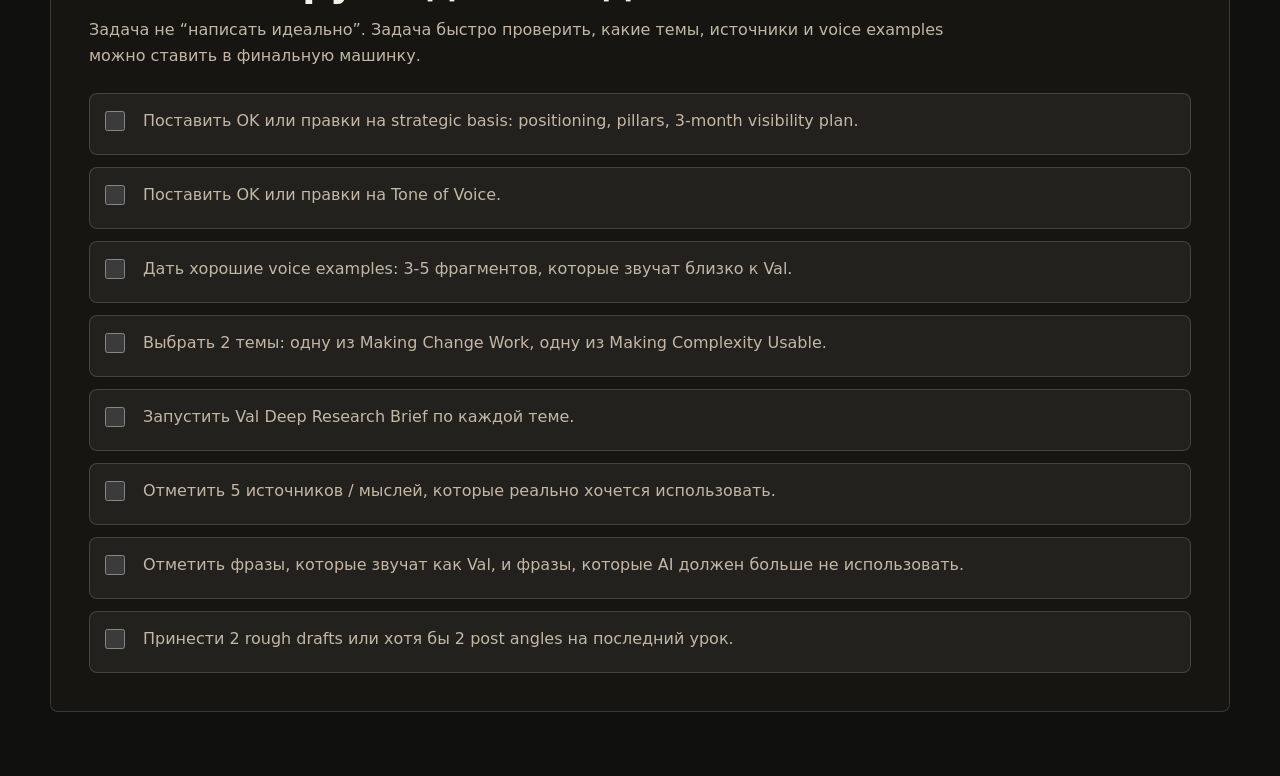
==== commit 0be6b0f6: "Clarify Val content machine approvals" ====
--- a/valeria-content-machine-v1-2026-05-29.html
+++ b/valeria-content-machine-v1-2026-05-29.html
@@ -5,7 +5,7 @@
     <meta name="viewport" content="width=device-width, initial-scale=1.0" />
     <meta
       name="description"
-      content="VAL content machine V1: финальный tone of voice, кастомный Deep Research prompt и пайплайн Search -> Voice -> Humanizer -> De-AI -> Do-ification -> Drafts."
+      content="VAL content machine V1: финальный tone of voice, content pillars, кастомный Deep Research prompt и пайплайн Search -> Strategy -> Voice -> Humanizer -> De-AI -> Do-ification -> Drafts."
     />
     <title>VAL LinkedIn · Content Machine V1</title>
     <link rel="stylesheet" href="./styles.css" />
@@ -17,7 +17,11 @@
           <a href="./index.html#lesson-3">Назад к порталу</a>
           <a href="./valeria-v2-0.html">Val V2.0</a>
           <a href="./valeria-strategy-v2-2026-05-29.html">Strategy V2</a>
+          <a href="#assembly">Assembly</a>
           <a href="#voice-final">Voice</a>
+          <a href="#pillars">Pillars</a>
+          <a href="#three-month-plan">3 months</a>
+          <a href="#topic-search">Topic search</a>
           <a href="#deep-research-prompt">Deep Research</a>
           <a href="#pipeline">Pipeline</a>
           <a href="#week-plan">Monday</a>
@@ -45,52 +49,94 @@
         </div>
       </header>
 
-      <section class="lesson current">
-        <div class="lesson-heading">
-          <p class="eyebrow">Strategy read</p>
-          <h2>Мне стратегия нравится, но есть один жесткий guardrail</h2>
-          <p>
-            V2 стала сильнее после обратной связи Леры: updated message,
-            learning mechanism, sharper voice and reference voices теперь
-            работают вместе. Единственный риск: если не проверять каждый текст
-            на learning mechanism, Val снова будет звучать как умный change
-            consultant. Поэтому в машину нужно встроить обязательный фильтр:
-            what does this mean for learning, performance support or adoption?
-          </p>
-        </div>
-
-        <div class="content-grid">
-          <article class="lesson-panel compact">
-            <h3>Strong</h3>
-            <p>
-              Есть ясная территория: learning for the messy middle of
-              transformation, not training content production.
-            </p>
-          </article>
-          <article class="lesson-panel compact">
-            <h3>Sharper</h3>
-            <p>
-              Voice теперь не “nice L&D”, а strategic challenger: clear,
-              business-minded, evidence-aware, practical.
-            </p>
-          </article>
-          <article class="lesson-panel compact">
-            <h3>Needs system</h3>
-            <p>
-              Стратегия сама себя не выполнит. Нужен weekly pipeline, где поиск,
-              голос, практическая полезность и черновики живут в одном
-              процессе.
-            </p>
-          </article>
+      <section class="lesson current" id="assembly">
+        <div class="lesson-heading">
+          <p class="eyebrow">Final assembly map</p>
+          <h2>Что уже собрано и что ждет OK от Val</h2>
+          <p>
+            За три недели мы собрали основу LinkedIn-системы: positioning,
+            strategy, content pillars, topic search, research и draft pipeline.
+            До понедельника нужно подтвердить красные блоки. После OK они
+            становятся базой финального флоу.
+          </p>
+        </div>
+
+        <div class="status-grid approval-grid">
+          <article class="status-card approval-card is-review">
+            <span class="status-badge review">needs Val OK</span>
+            <strong>Strategic basis</strong>
+            <p>Positioning, 10% message, audience, territory and 3-month visibility plan.</p>
+            <label><input type="checkbox" /> OK from Val</label>
+          </article>
+          <article class="status-card approval-card is-review">
+            <span class="status-badge review">needs Val OK</span>
+            <strong>Tone of Voice</strong>
+            <p>Commercially sharp, evidence-aware, practical, slightly contrarian, smart simplicity.</p>
+            <label><input type="checkbox" /> OK from Val</label>
+          </article>
+          <article class="status-card approval-card is-review">
+            <span class="status-badge review">needs Val OK</span>
+            <strong>Content pillars</strong>
+            <p>Making Change Work, Making Complexity Usable, Creative Strategy for Change.</p>
+            <label><input type="checkbox" /> OK from Val</label>
+          </article>
+          <article class="status-card approval-card is-ready">
+            <span class="status-badge ready">ready</span>
+            <strong>Topic search</strong>
+            <p>Topic radar worked: themes are clear enough to connect to research and drafts.</p>
+            <label><input type="checkbox" checked /> Ready</label>
+          </article>
+          <article class="status-card approval-card is-ready">
+            <span class="status-badge ready">ready</span>
+            <strong>Val Research Skill</strong>
+            <p>Deep Research fork now includes Val's authors, pillars, topics and learning mechanism.</p>
+            <label><input type="checkbox" checked /> Ready</label>
+          </article>
+          <article class="status-card approval-card is-ready">
+            <span class="status-badge ready">ready</span>
+            <strong>Text machine</strong>
+            <p>Humanizer, De-AI and Do-ification are ready to plug into the Monday flow.</p>
+            <label><input type="checkbox" checked /> Ready</label>
+          </article>
+        </div>
+
+        <div class="quote-band">
+          <p>Monday condition</p>
+          <strong>
+            If the red blocks are OK, Monday is machine setup. If something is
+            not OK, Val edits that block first, then we build the flow around the
+            corrected version.
+          </strong>
+        </div>
+      </section>
+
+      <section class="lesson" id="three-month-plan">
+        <div class="lesson-heading">
+          <p class="eyebrow">Required guardrail</p>
+          <h2>Learning mechanism stays inside every post</h2>
+          <p>
+            V2 works only if every topic is checked through the learning lens.
+            Without this filter, Val can start sounding like a smart change
+            consultant instead of a business-minded learning strategist.
+          </p>
+        </div>
+
+        <div class="homework">
+          <h3>Mandatory filter for the machine</h3>
+          <pre><code>Before drafting, answer:
+What does this topic mean for learning, performance support or adoption?
+
+If the answer is weak, the topic needs a new angle before it becomes a LinkedIn post.</code></pre>
         </div>
       </section>
 
       <section class="lesson" id="voice-final">
         <div class="lesson-heading">
-          <p class="eyebrow">Final tone of voice</p>
+          <p class="eyebrow">Tone of Voice · needs Val OK</p>
           <h2>Strategic challenger with smart simplicity</h2>
           <p>
-            Это не “быть злой” и не “быть милой”. Это звучать как человек,
+            Это текущая версия voice, которую нужно подтвердить на реальных
+            примерах. Это не “быть злой” и не “быть милой”. Это звучать как человек,
             который быстро видит слабое место в learning / transformation
             системе и умеет объяснить его простым бизнес-языком.
           </p>
@@ -159,6 +205,150 @@
 -> practical alternative
 -> one clean takeaway</code></pre>
         </div>
+
+        <div class="homework">
+          <h3>What Val sends before Monday</h3>
+          <pre><code>1. 3-5 examples that sound close to me.
+2. 3-5 examples that do not sound like me, if useful.
+3. Phrases / structures the AI should stop using.
+4. One stronger version of my Tone of Voice in my own words.
+
+We use this as the final voice layer in the Monday machine.</code></pre>
+        </div>
+      </section>
+
+      <section class="lesson" id="pillars">
+        <div class="lesson-heading">
+          <p class="eyebrow">Content pillars · needs Val OK</p>
+          <h2>Три территории для visibility</h2>
+          <p>
+            Эти pillars удерживают Val в learning strategy, а не в общем change
+            consulting. Если они окей, машина будет использовать их как роутер:
+            каждый topic, research brief and draft должны попадать в одну из
+            трех территорий.
+          </p>
+        </div>
+
+        <div class="content-grid">
+          <article class="lesson-panel compact">
+            <h3>01 · Making Change Work</h3>
+            <p>
+              What change looks like after launch: overwhelm, workarounds,
+              uneven manager support, old habits and adoption friction.
+            </p>
+            <p>
+              <strong>Audience reads this as:</strong> Val understands what
+              really happens when change meets people and designs learning that
+              supports adoption.
+            </p>
+          </article>
+
+          <article class="lesson-panel compact">
+            <h3>02 · Making Complexity Usable</h3>
+            <p>
+              Smart simplicity: turning systems, rules, processes and
+              exceptions into usable decisions and actions.
+            </p>
+            <p>
+              <strong>Audience reads this as:</strong> Val can translate
+              complexity into practical learning and performance support.
+            </p>
+          </article>
+
+          <article class="lesson-panel compact">
+            <h3>03 · Creative Strategy for Change</h3>
+            <p>
+              Positioning, story, Big Idea and message people can remember
+              inside internal transformation.
+            </p>
+            <p>
+              <strong>Audience reads this as:</strong> Val brings marketing
+              thinking into learning, change communication and adoption.
+            </p>
+          </article>
+        </div>
+
+        <div class="homework">
+          <h3>OK / edit check</h3>
+          <pre><code>For each pillar:
+1. Does this feel like a territory I want to own?
+2. Does it clearly connect back to learning?
+3. Is anything missing, too broad or not me?
+4. Which pillar feels strongest for the first month of posting?</code></pre>
+        </div>
+      </section>
+
+      <section class="lesson" id="topic-search">
+        <div class="lesson-heading">
+          <p class="eyebrow">3-month visibility plan · needs Val OK</p>
+          <h2>Как стратегия превращается в LinkedIn cadence</h2>
+          <p>
+            Это не жесткий контент-календарь. Это рабочая рамка на первые три
+            месяца, чтобы Val росла как visible learning strategist через
+            повторяемые темы, research and recognizable voice.
+          </p>
+        </div>
+
+        <div class="table-wrap">
+          <table>
+            <thead>
+              <tr>
+                <th>Period</th>
+                <th>Focus</th>
+                <th>What to publish</th>
+                <th>What to learn</th>
+              </tr>
+            </thead>
+            <tbody>
+              <tr>
+                <td>Month 1</td>
+                <td>Make the territory visible.</td>
+                <td>Posts from three pillars: change reality, usable complexity, creative strategy for adoption.</td>
+                <td>Which topics get saves, comments, DMs and “this is exactly it” reactions.</td>
+              </tr>
+              <tr>
+                <td>Month 2</td>
+                <td>Build recognizable points of view.</td>
+                <td>Repeatable formats: pattern notes, teardown posts, “what learning misses”, field examples.</td>
+                <td>Which formats make Val sound most like herself.</td>
+              </tr>
+              <tr>
+                <td>Month 3</td>
+                <td>Turn visibility into strategic authority.</td>
+                <td>Sharper POV posts, practical frameworks, adoption diagnostics, examples from transformation work.</td>
+                <td>Which angles attract the right audience: L&D leaders, transformation leaders, business stakeholders.</td>
+              </tr>
+            </tbody>
+          </table>
+        </div>
+      </section>
+
+      <section class="lesson">
+        <div class="lesson-heading">
+          <p class="eyebrow">Topic search · ready</p>
+          <h2>Как мы ищем темы</h2>
+          <p>
+            Поиск тем уже сработал: у Val есть достаточно тем, чтобы не сидеть
+            перед пустым экраном. Теперь topic search становится первым слоем
+            машины: каждую неделю он поднимает новые angles, а strategy check
+            решает, что идет в research and draft.
+          </p>
+        </div>
+
+        <div class="content-grid">
+          <article class="lesson-panel compact">
+            <h3>Inputs</h3>
+            <p>Positioning, content pillars, reference voices, market signals, saved posts and recurring work tensions.</p>
+          </article>
+          <article class="lesson-panel compact">
+            <h3>Selection logic</h3>
+            <p>Pick topics with business tension, learning mechanism, practical use and enough evidence to support a point of view.</p>
+          </article>
+          <article class="lesson-panel compact">
+            <h3>Output</h3>
+            <p>Prioritized backlog: pillar, why now, tension, learning angle, research need and possible hook.</p>
+          </article>
+        </div>
       </section>
 
       <section class="lesson" id="deep-research-prompt">
@@ -166,10 +356,10 @@
           <p class="eyebrow">Custom Deep Research prompt</p>
           <h2>Fork for Val: sources + voice + pillars</h2>
           <p>
-            Это можно дать Лере как первый тест на 2 дня. Она берет одну тему,
-            запускает research, смотрит, что откликается, и приносит нам:
-            хорошие источники, слабые места, углы для постов и фразы, которые
-            звучат / не звучат как она.
+            Это research-слой для финальной машинки. Он уже адаптирован под
+            Val: источники, reference voices, content pillars, learning
+            mechanism and voice guardrails. До понедельника тестируем его на
+            1-2 темах.
           </p>
         </div>
 
@@ -270,7 +460,7 @@
       <section class="lesson" id="pipeline">
         <div class="lesson-heading">
           <p class="eyebrow">Monday pipeline</p>
-          <h2>Search -> Voice -> Humanizer -> De-AI -> Do-ification -> Drafts</h2>
+          <h2>Search -> Strategy -> Voice -> Humanizer -> De-AI -> Do-ification -> Drafts</h2>
           <p>
             Это финальная точка менторства: не “мы поговорили про LinkedIn”, а
             у Леры есть процесс, который можно повторять каждую неделю.
@@ -290,37 +480,37 @@
             <tbody>
               <tr>
                 <td>1 · Search</td>
-                <td>Exa + Deep Research по одной теме или одному pillar.</td>
+                <td><span class="status-badge ready">ready</span> Exa + Deep Research по одной теме или одному pillar.</td>
                 <td>Research brief, sources, tensions, examples, post angles.</td>
                 <td>Есть минимум 3 credible sources and one real business tension.</td>
               </tr>
               <tr>
                 <td>2 · Strategy check</td>
-                <td>Проверка на positioning, pillar fit, audience, learning mechanism.</td>
+                <td><span class="status-badge review">needs OK</span> Проверка на positioning, pillar fit, audience, learning mechanism.</td>
                 <td>Green / yellow / red topic decision.</td>
                 <td>Если нет learning mechanism, тема не идет в draft.</td>
               </tr>
               <tr>
                 <td>3 · Voice rewrite</td>
-                <td>Черновик переписывается в Val voice: sharp, practical, evidence-aware.</td>
+                <td><span class="status-badge review">needs OK</span> Черновик переписывается в Val voice: sharp, practical, evidence-aware.</td>
                 <td>Draft 1 in Val direction.</td>
-                <td>Звучит как smart consultant with edge, not generic LinkedIn.</td>
+                <td>Звучит как learning strategist with edge, not generic LinkedIn.</td>
               </tr>
               <tr>
                 <td>4 · Humanizer</td>
-                <td>Добавляем живую логику, наблюдение, естественный rhythm, field language.</td>
+                <td><span class="status-badge ready">ready</span> Добавляем живую логику, наблюдение, естественный rhythm, field language.</td>
                 <td>Draft 2 with human reasoning.</td>
                 <td>Есть lived observation, not just polished explanation.</td>
               </tr>
               <tr>
                 <td>5 · De-AI</td>
-                <td>Убираем AI structure, fake drama, guru cadence, over-clean transitions.</td>
+                <td><span class="status-badge ready">ready</span> Убираем AI structure, fake drama, guru cadence, over-clean transitions.</td>
                 <td>Draft 3, less synthetic.</td>
                 <td>Нет “In today's fast-paced world”, empty lists, fake cliffhangers.</td>
               </tr>
               <tr>
                 <td>6 · Do-ification</td>
-                <td>Превращаем мысль в полезное действие: diagnostic question, design decision, checklist, next step.</td>
+                <td><span class="status-badge ready">ready</span> Превращаем мысль в полезное действие: diagnostic question, design decision, checklist, next step.</td>
                 <td>Action-oriented draft.</td>
                 <td>После текста понятно, что с этим делать в learning / transformation work.</td>
               </tr>
@@ -338,29 +528,22 @@
       <section class="lesson" id="week-plan">
         <div class="lesson-heading">
           <p class="eyebrow">Before Monday</p>
-          <h2>Что дать Лере потестить 2 дня</h2>
+          <h2>Что тестируем до понедельника</h2>
+          <p>
+            Задача не “написать идеально”. Задача быстро проверить, какие
+            темы, источники и voice examples можно ставить в финальную машинку.
+          </p>
         </div>
 
         <div class="task-list">
+          <label class="task-item"><input type="checkbox" /><span>Поставить OK или правки на strategic basis: positioning, pillars, 3-month visibility plan.</span></label>
+          <label class="task-item"><input type="checkbox" /><span>Поставить OK или правки на Tone of Voice.</span></label>
+          <label class="task-item"><input type="checkbox" /><span>Дать хорошие voice examples: 3-5 фрагментов, которые звучат близко к Val.</span></label>
           <label class="task-item"><input type="checkbox" /><span>Выбрать 2 темы: одну из Making Change Work, одну из Making Complexity Usable.</span></label>
           <label class="task-item"><input type="checkbox" /><span>Запустить Val Deep Research Brief по каждой теме.</span></label>
           <label class="task-item"><input type="checkbox" /><span>Отметить 5 источников / мыслей, которые реально хочется использовать.</span></label>
-          <label class="task-item"><input type="checkbox" /><span>Отметить 5 фраз, которые звучат как Val, и 5 фраз, которые звучат generic / too nice / too harsh.</span></label>
+          <label class="task-item"><input type="checkbox" /><span>Отметить фразы, которые звучат как Val, и фразы, которые AI должен больше не использовать.</span></label>
           <label class="task-item"><input type="checkbox" /><span>Принести 2 rough drafts или хотя бы 2 post angles на последний урок.</span></label>
-        </div>
-      </section>
-
-      <section class="lesson">
-        <div class="lesson-heading">
-          <p class="eyebrow">Mentorship format note</p>
-          <h2>Да, 4 недели лучше</h2>
-          <p>
-            Для такого формата 3 недели мало: человек только на второй неделе
-            начинает понимать, что вообще происходит, а на третьей уже пора
-            собирать систему. Следующий нормальный формат: week 1 positioning,
-            week 2 content and research, week 3 machine setup, week 4 launch,
-            review and calibration.
-          </p>
         </div>
       </section>
     </main>
--- a/styles.css
+++ b/styles.css
@@ -275,6 +275,52 @@
   background: rgba(168, 78, 54, 0.16);
 }
 
+.approval-grid {
+  grid-template-columns: repeat(3, 1fr);
+}
+
+.approval-card {
+  display: grid;
+  align-content: start;
+  gap: 8px;
+}
+
+.approval-card label {
+  width: fit-content;
+  display: inline-grid;
+  grid-template-columns: 18px auto;
+  gap: 8px;
+  align-items: center;
+  margin-top: 4px;
+  color: rgba(247, 239, 227, 0.9);
+  font-size: 0.84rem;
+  font-weight: 900;
+  cursor: pointer;
+}
+
+.approval-card input {
+  width: 18px;
+  height: 18px;
+  margin: 0;
+  accent-color: var(--sage);
+}
+
+.approval-card.is-review:has(input:checked) {
+  border-color: rgba(127, 154, 128, 0.72);
+  background: rgba(127, 154, 128, 0.14);
+}
+
+.approval-card.is-review:has(input:checked) .status-badge.review {
+  color: #10100e;
+  background: var(--sage);
+  font-size: 0;
+}
+
+.approval-card.is-review:has(input:checked) .status-badge.review::after {
+  content: "OK";
+  font-size: 0.72rem;
+}
+
 .status-badge {
   display: inline-grid;
   min-height: 28px;
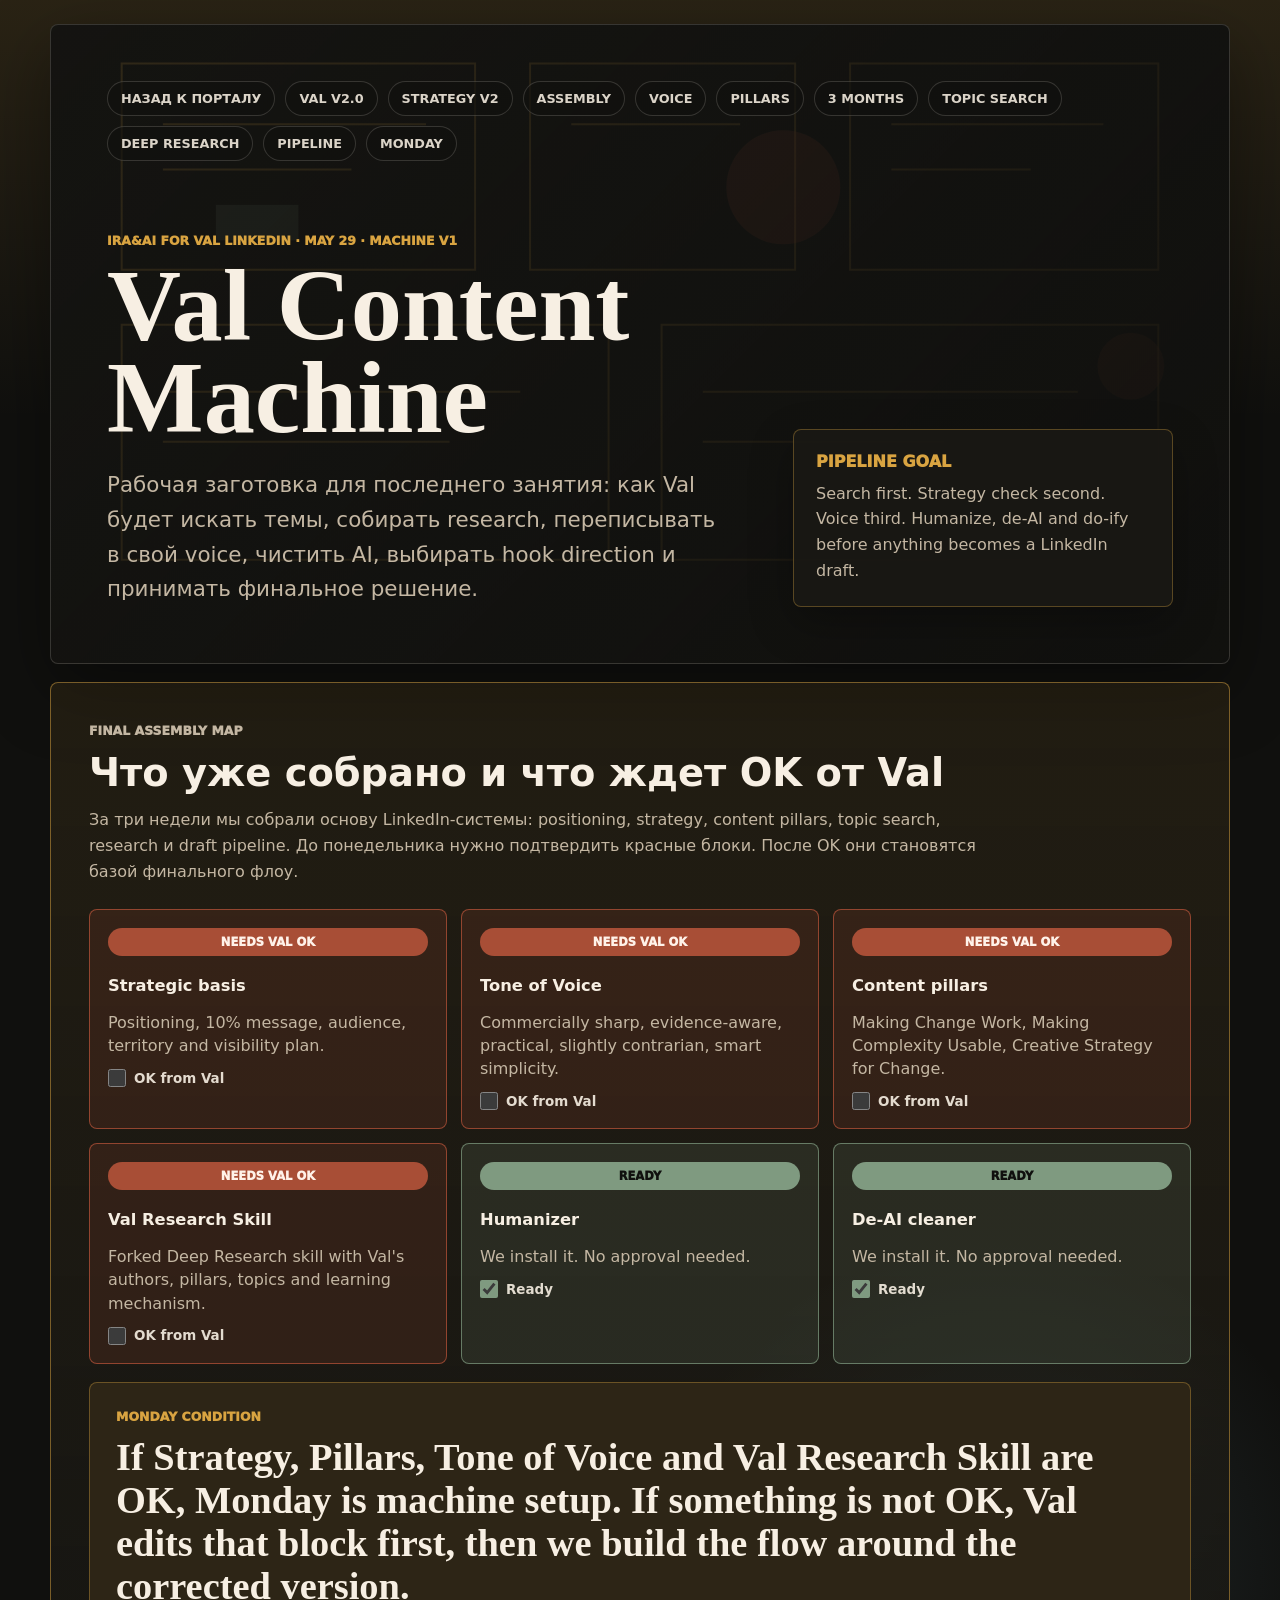
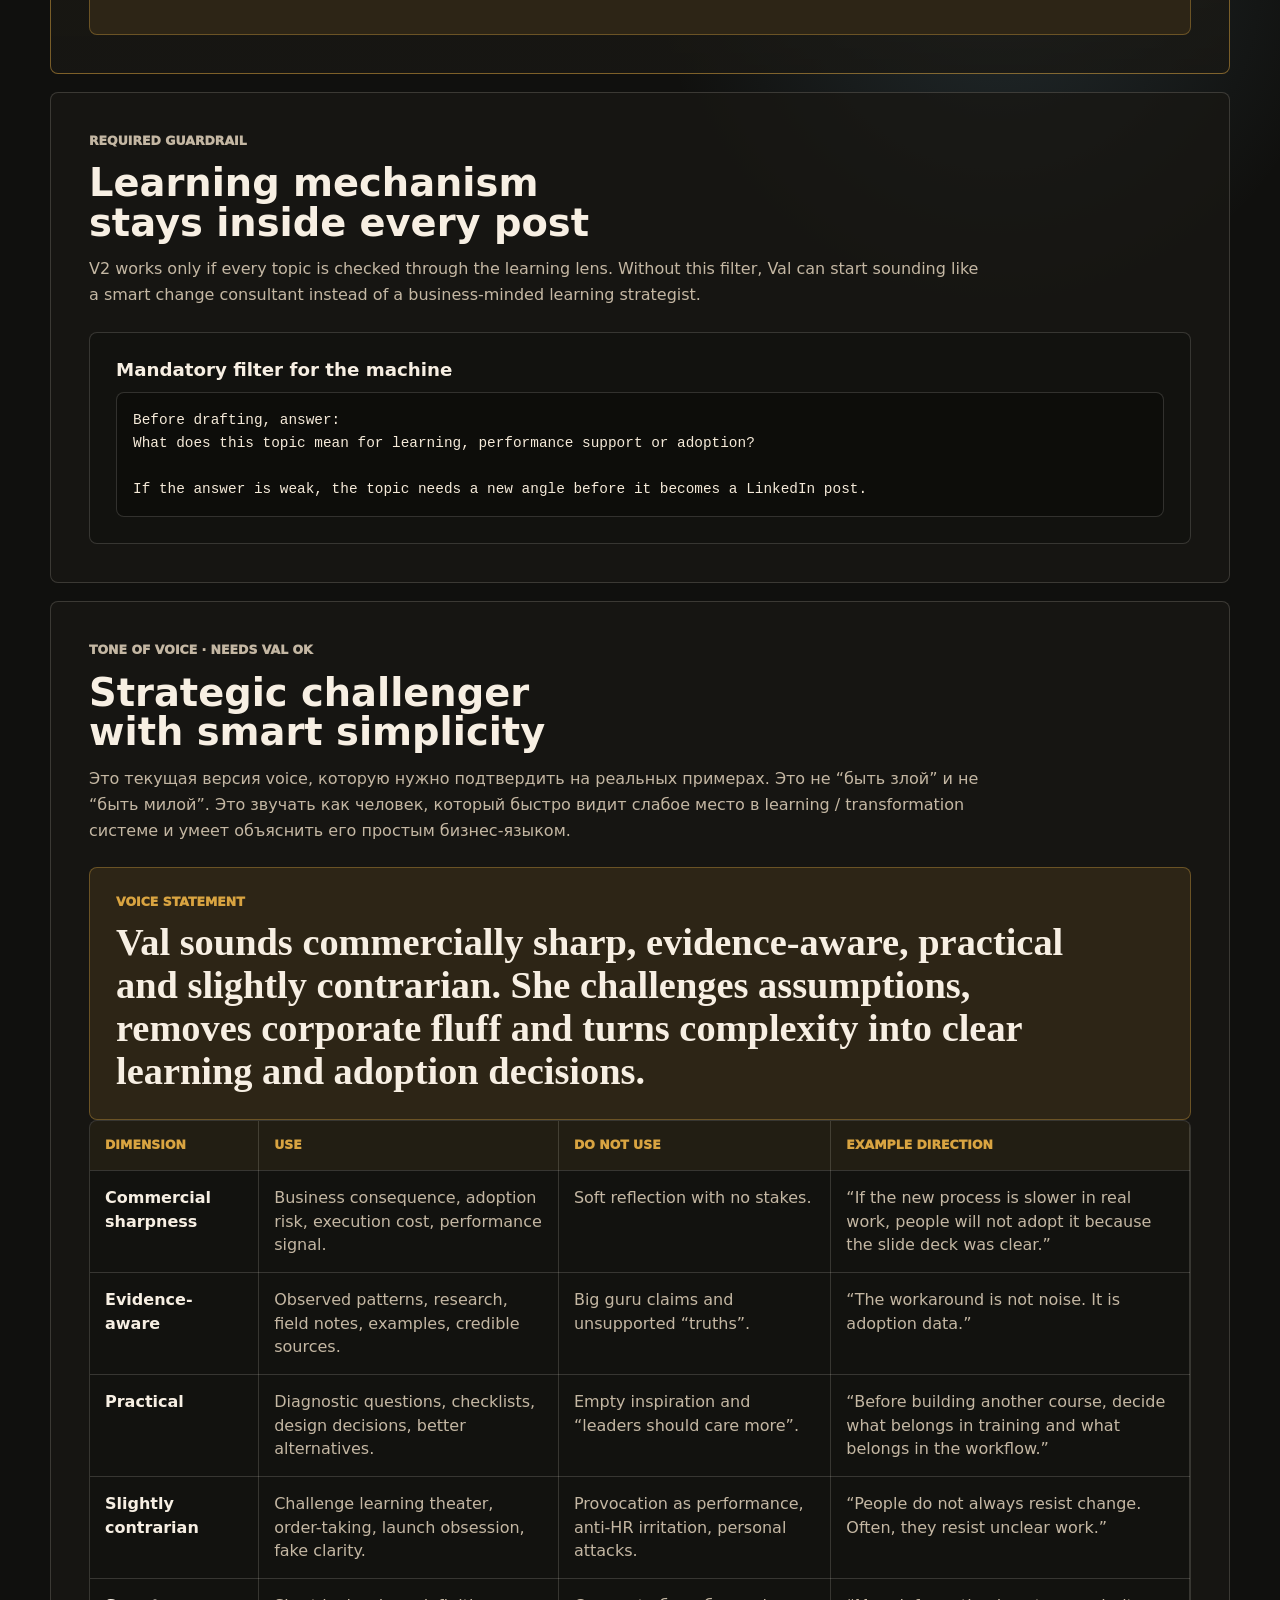
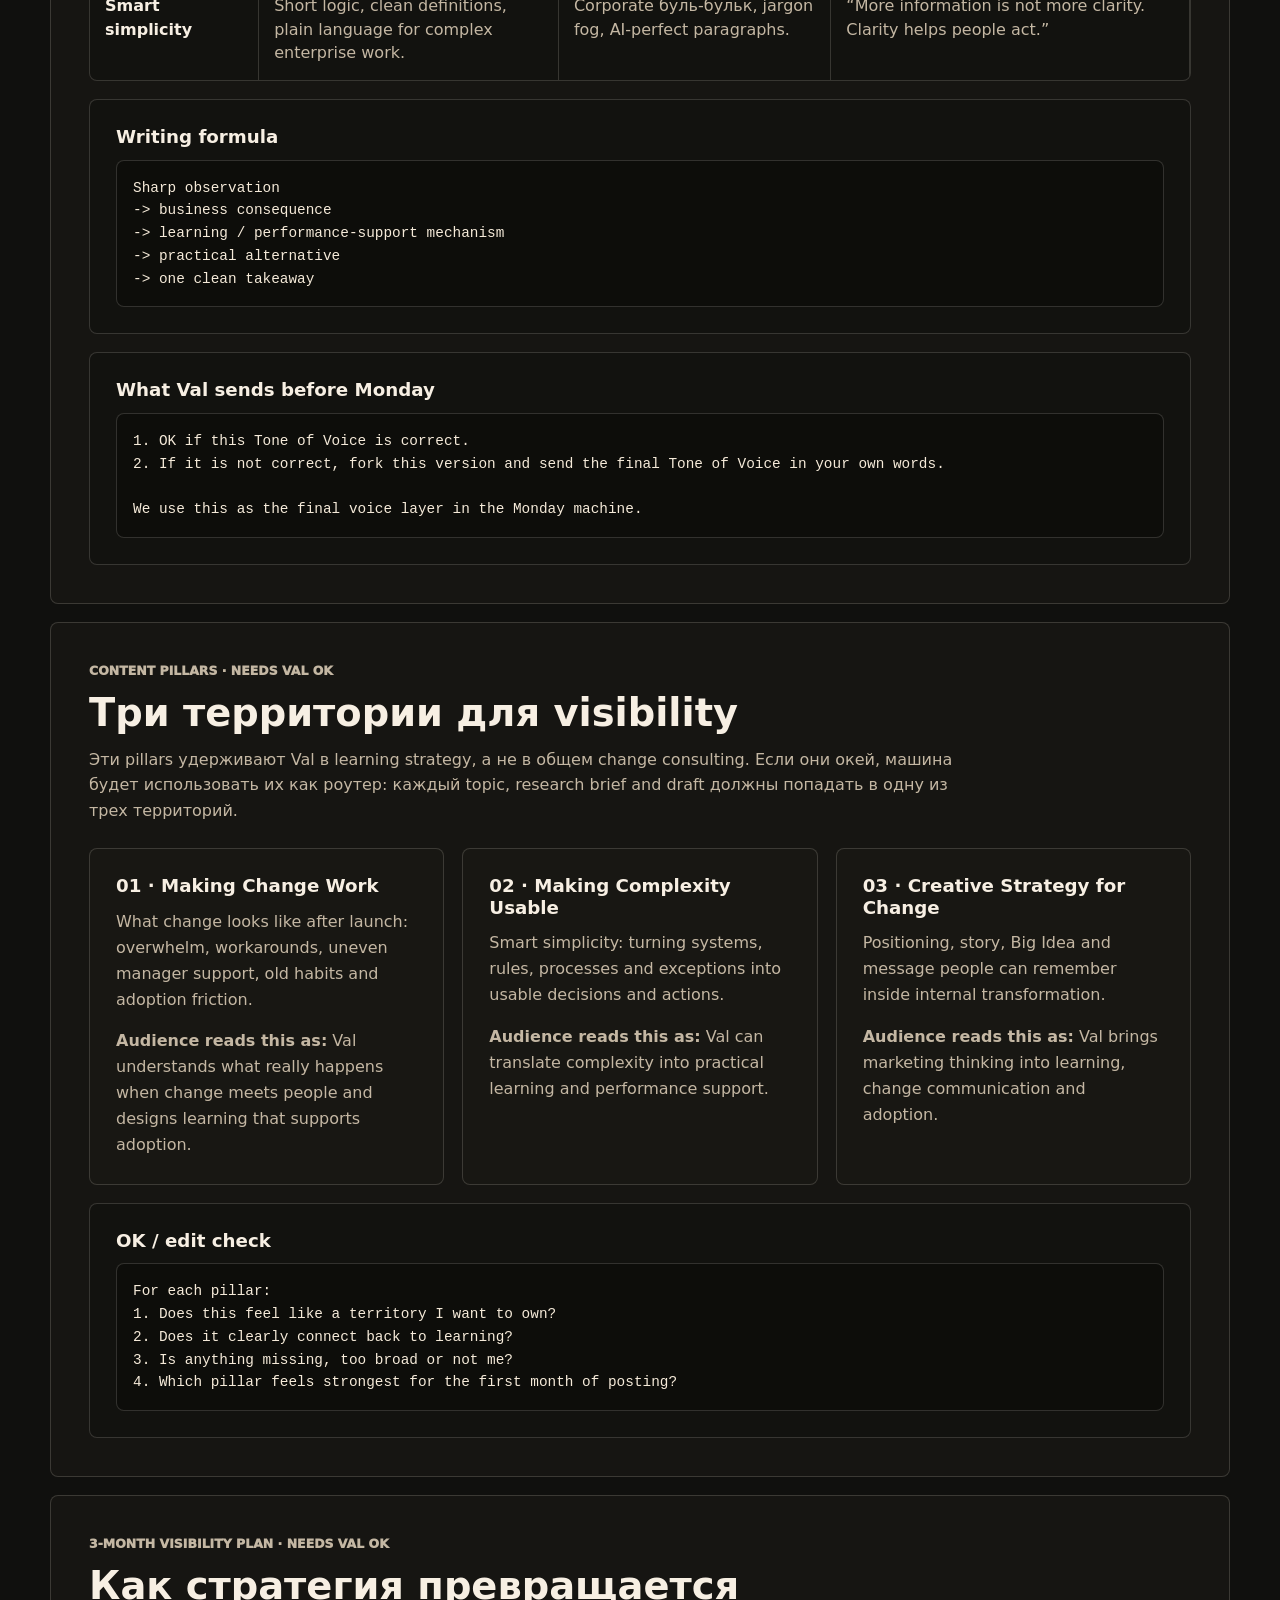
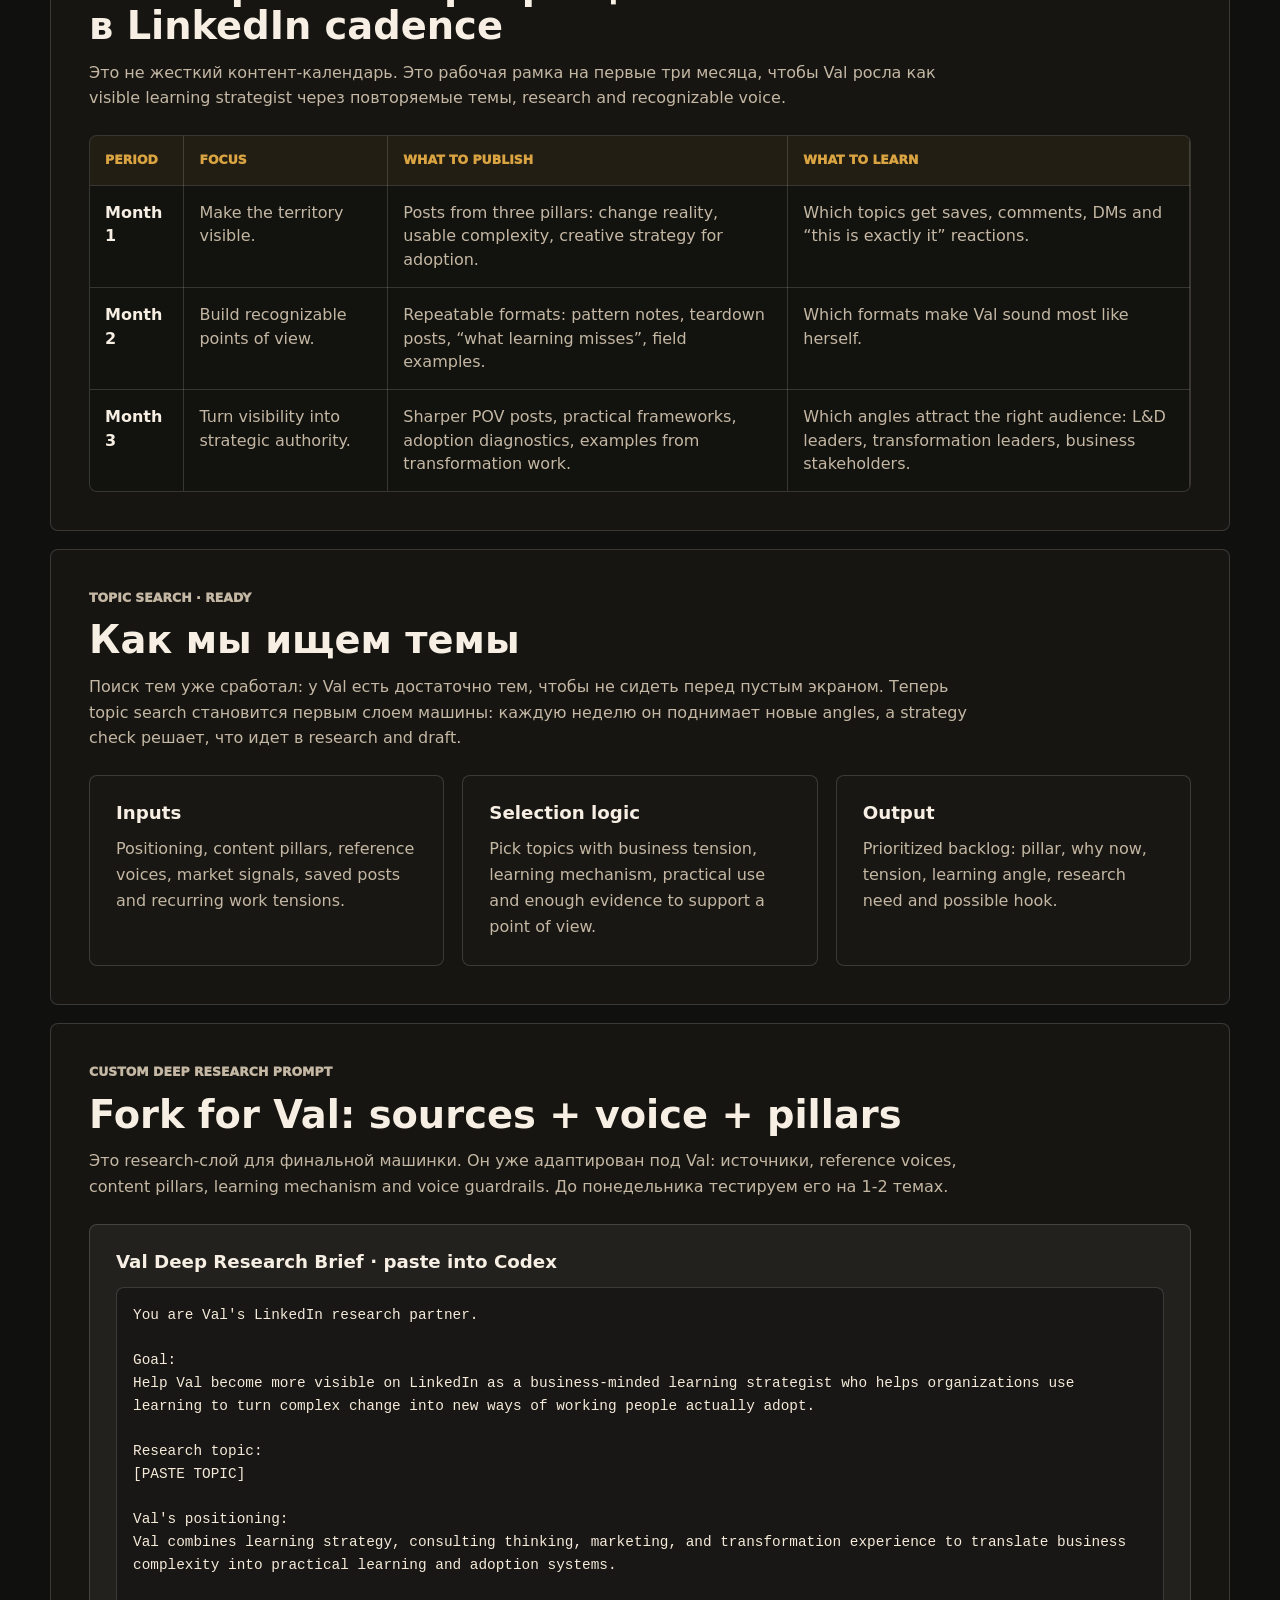
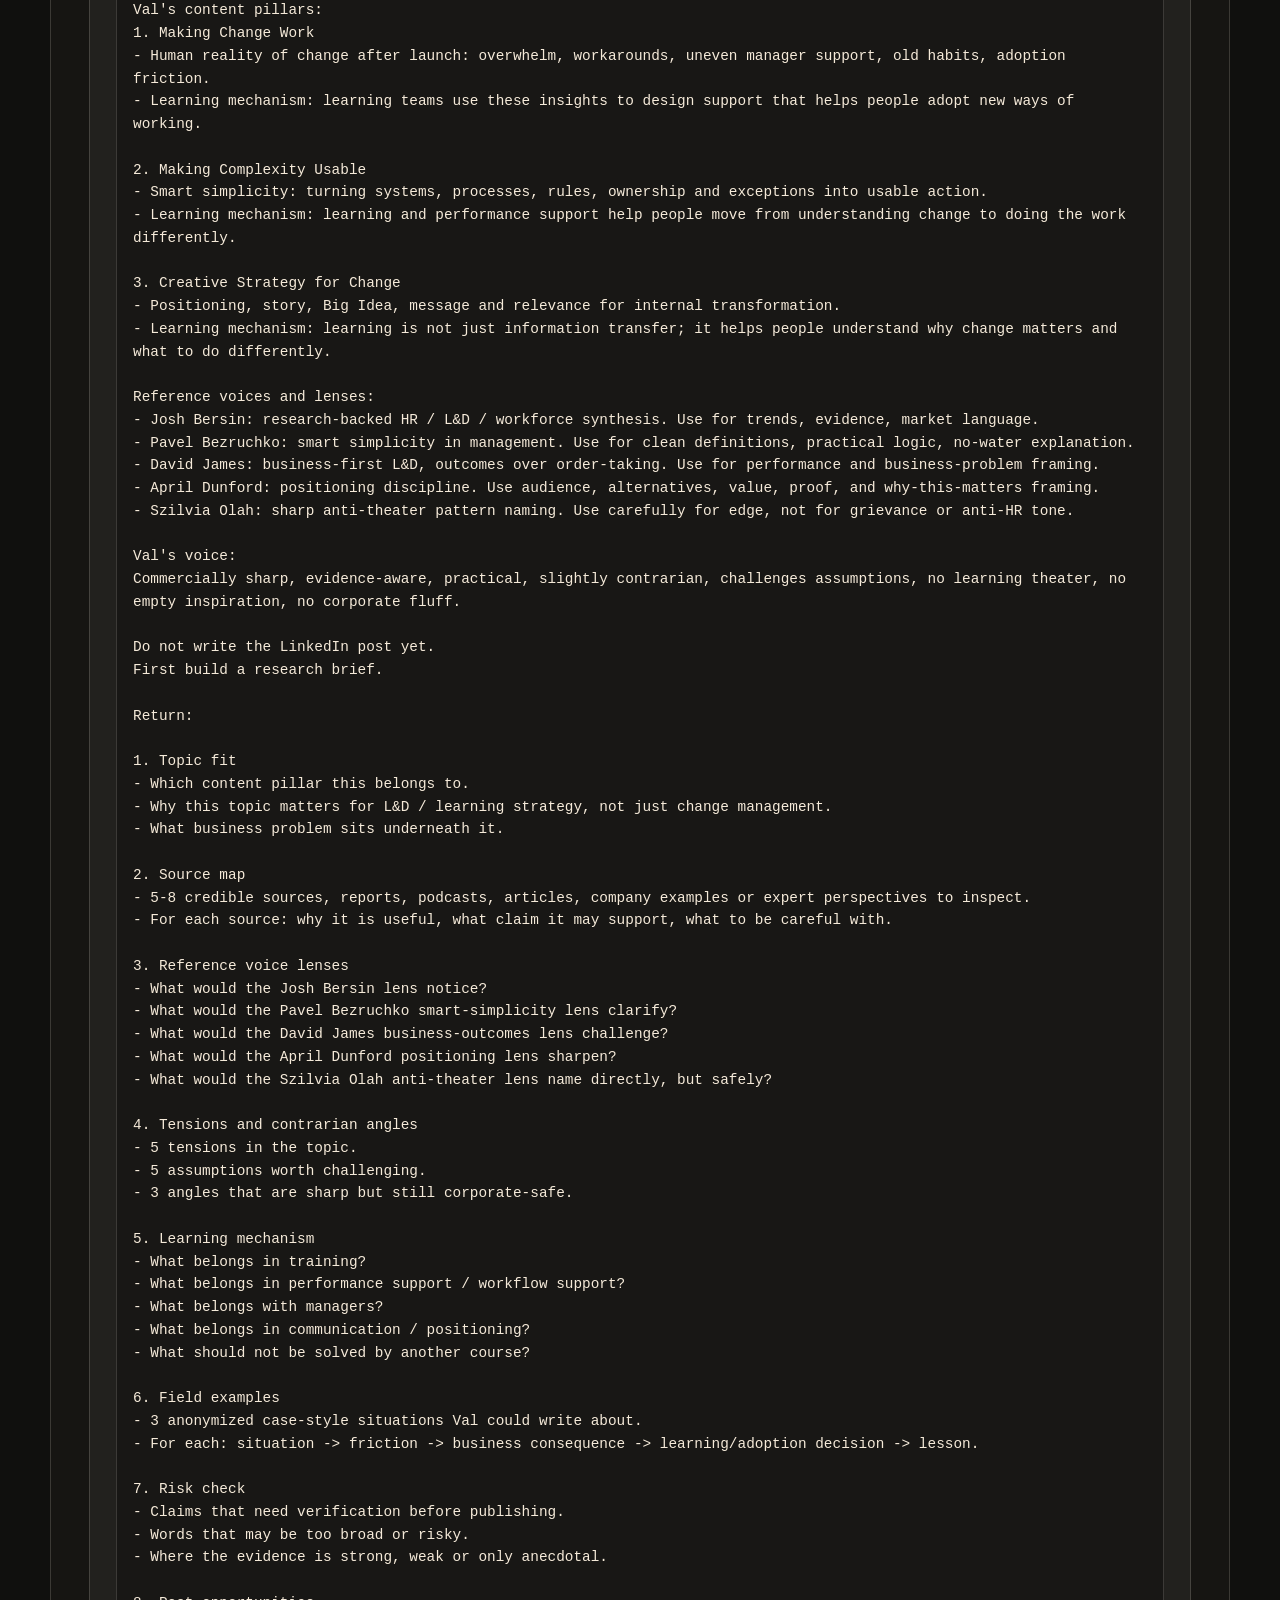
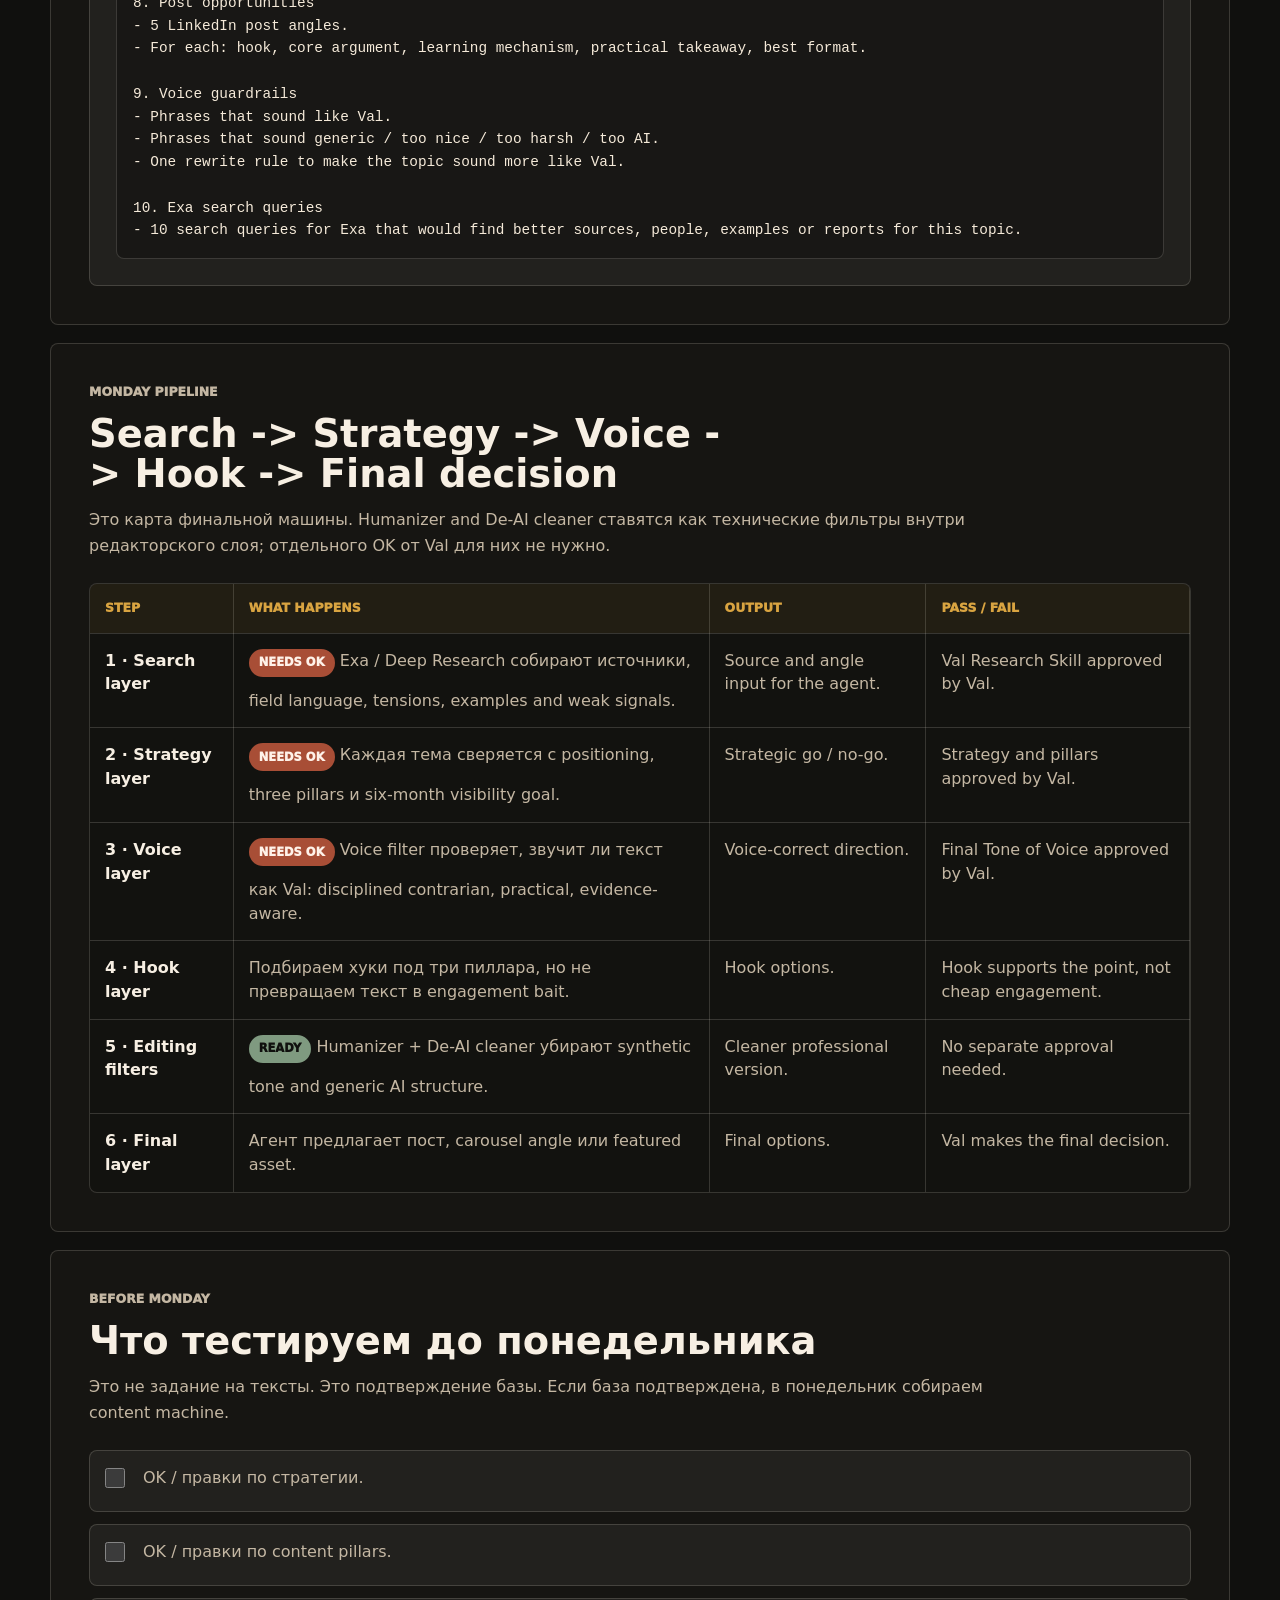
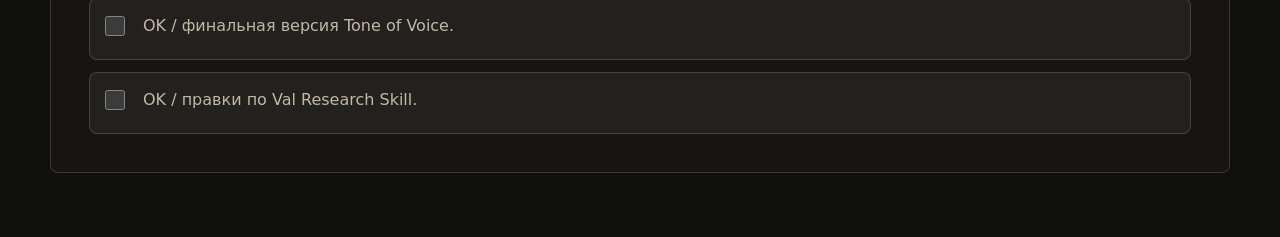
==== commit ae7c91d9: "Clarify Val machine approval blockers" ====
--- a/valeria-content-machine-v1-2026-05-29.html
+++ b/valeria-content-machine-v1-2026-05-29.html
@@ -5,7 +5,7 @@
     <meta name="viewport" content="width=device-width, initial-scale=1.0" />
     <meta
       name="description"
-      content="VAL content machine V1: финальный tone of voice, content pillars, кастомный Deep Research prompt и пайплайн Search -> Strategy -> Voice -> Humanizer -> De-AI -> Do-ification -> Drafts."
+      content="VAL content machine V1: финальный tone of voice, content pillars, кастомный Deep Research prompt и пайплайн Search -> Strategy -> Voice -> Hook -> Final decision."
     />
     <title>VAL LinkedIn · Content Machine V1</title>
     <link rel="stylesheet" href="./styles.css" />
@@ -34,8 +34,7 @@
             <p class="lead">
               Рабочая заготовка для последнего занятия: как Val будет искать
               темы, собирать research, переписывать в свой voice, чистить AI,
-              превращать мысль в действие и складывать черновики в повторяемую
-              систему.
+              выбирать hook direction и принимать финальное решение.
             </p>
           </div>
 
@@ -65,7 +64,7 @@
           <article class="status-card approval-card is-review">
             <span class="status-badge review">needs Val OK</span>
             <strong>Strategic basis</strong>
-            <p>Positioning, 10% message, audience, territory and 3-month visibility plan.</p>
+            <p>Positioning, 10% message, audience, territory and visibility plan.</p>
             <label><input type="checkbox" /> OK from Val</label>
           </article>
           <article class="status-card approval-card is-review">
@@ -80,22 +79,22 @@
             <p>Making Change Work, Making Complexity Usable, Creative Strategy for Change.</p>
             <label><input type="checkbox" /> OK from Val</label>
           </article>
+          <article class="status-card approval-card is-review">
+            <span class="status-badge review">needs Val OK</span>
+            <strong>Val Research Skill</strong>
+            <p>Forked Deep Research skill with Val's authors, pillars, topics and learning mechanism.</p>
+            <label><input type="checkbox" /> OK from Val</label>
+          </article>
           <article class="status-card approval-card is-ready">
             <span class="status-badge ready">ready</span>
-            <strong>Topic search</strong>
-            <p>Topic radar worked: themes are clear enough to connect to research and drafts.</p>
+            <strong>Humanizer</strong>
+            <p>We install it. No approval needed.</p>
             <label><input type="checkbox" checked /> Ready</label>
           </article>
           <article class="status-card approval-card is-ready">
             <span class="status-badge ready">ready</span>
-            <strong>Val Research Skill</strong>
-            <p>Deep Research fork now includes Val's authors, pillars, topics and learning mechanism.</p>
-            <label><input type="checkbox" checked /> Ready</label>
-          </article>
-          <article class="status-card approval-card is-ready">
-            <span class="status-badge ready">ready</span>
-            <strong>Text machine</strong>
-            <p>Humanizer, De-AI and Do-ification are ready to plug into the Monday flow.</p>
+            <strong>De-AI cleaner</strong>
+            <p>We install it. No approval needed.</p>
             <label><input type="checkbox" checked /> Ready</label>
           </article>
         </div>
@@ -103,9 +102,9 @@
         <div class="quote-band">
           <p>Monday condition</p>
           <strong>
-            If the red blocks are OK, Monday is machine setup. If something is
-            not OK, Val edits that block first, then we build the flow around the
-            corrected version.
+            If Strategy, Pillars, Tone of Voice and Val Research Skill are OK,
+            Monday is machine setup. If something is not OK, Val edits that
+            block first, then we build the flow around the corrected version.
           </strong>
         </div>
       </section>
@@ -208,10 +207,8 @@
 
         <div class="homework">
           <h3>What Val sends before Monday</h3>
-          <pre><code>1. 3-5 examples that sound close to me.
-2. 3-5 examples that do not sound like me, if useful.
-3. Phrases / structures the AI should stop using.
-4. One stronger version of my Tone of Voice in my own words.
+          <pre><code>1. OK if this Tone of Voice is correct.
+2. If it is not correct, fork this version and send the final Tone of Voice in your own words.
 
 We use this as the final voice layer in the Monday machine.</code></pre>
         </div>
@@ -460,10 +457,11 @@
       <section class="lesson" id="pipeline">
         <div class="lesson-heading">
           <p class="eyebrow">Monday pipeline</p>
-          <h2>Search -> Strategy -> Voice -> Humanizer -> De-AI -> Do-ification -> Drafts</h2>
-          <p>
-            Это финальная точка менторства: не “мы поговорили про LinkedIn”, а
-            у Леры есть процесс, который можно повторять каждую неделю.
+          <h2>Search -> Strategy -> Voice -> Hook -> Final decision</h2>
+          <p>
+            Это карта финальной машины. Humanizer and De-AI cleaner ставятся
+            как технические фильтры внутри редакторского слоя; отдельного OK от
+            Val для них не нужно.
           </p>
         </div>
 
@@ -479,46 +477,40 @@
             </thead>
             <tbody>
               <tr>
-                <td>1 · Search</td>
-                <td><span class="status-badge ready">ready</span> Exa + Deep Research по одной теме или одному pillar.</td>
-                <td>Research brief, sources, tensions, examples, post angles.</td>
-                <td>Есть минимум 3 credible sources and one real business tension.</td>
-              </tr>
-              <tr>
-                <td>2 · Strategy check</td>
-                <td><span class="status-badge review">needs OK</span> Проверка на positioning, pillar fit, audience, learning mechanism.</td>
-                <td>Green / yellow / red topic decision.</td>
-                <td>Если нет learning mechanism, тема не идет в draft.</td>
-              </tr>
-              <tr>
-                <td>3 · Voice rewrite</td>
-                <td><span class="status-badge review">needs OK</span> Черновик переписывается в Val voice: sharp, practical, evidence-aware.</td>
-                <td>Draft 1 in Val direction.</td>
-                <td>Звучит как learning strategist with edge, not generic LinkedIn.</td>
-              </tr>
-              <tr>
-                <td>4 · Humanizer</td>
-                <td><span class="status-badge ready">ready</span> Добавляем живую логику, наблюдение, естественный rhythm, field language.</td>
-                <td>Draft 2 with human reasoning.</td>
-                <td>Есть lived observation, not just polished explanation.</td>
-              </tr>
-              <tr>
-                <td>5 · De-AI</td>
-                <td><span class="status-badge ready">ready</span> Убираем AI structure, fake drama, guru cadence, over-clean transitions.</td>
-                <td>Draft 3, less synthetic.</td>
-                <td>Нет “In today's fast-paced world”, empty lists, fake cliffhangers.</td>
-              </tr>
-              <tr>
-                <td>6 · Do-ification</td>
-                <td><span class="status-badge ready">ready</span> Превращаем мысль в полезное действие: diagnostic question, design decision, checklist, next step.</td>
-                <td>Action-oriented draft.</td>
-                <td>После текста понятно, что с этим делать в learning / transformation work.</td>
-              </tr>
-              <tr>
-                <td>7 · Drafts folder</td>
-                <td>Сохраняем финальный черновик, research brief, hooks and notes.</td>
-                <td>Drafts library for publishing and voice training.</td>
-                <td>Можно вернуться через месяц и понять, почему текст написан именно так.</td>
+                <td>1 · Search layer</td>
+                <td><span class="status-badge review">needs OK</span> Exa / Deep Research собирают источники, field language, tensions, examples and weak signals.</td>
+                <td>Source and angle input for the agent.</td>
+                <td>Val Research Skill approved by Val.</td>
+              </tr>
+              <tr>
+                <td>2 · Strategy layer</td>
+                <td><span class="status-badge review">needs OK</span> Каждая тема сверяется с positioning, three pillars и six-month visibility goal.</td>
+                <td>Strategic go / no-go.</td>
+                <td>Strategy and pillars approved by Val.</td>
+              </tr>
+              <tr>
+                <td>3 · Voice layer</td>
+                <td><span class="status-badge review">needs OK</span> Voice filter проверяет, звучит ли текст как Val: disciplined contrarian, practical, evidence-aware.</td>
+                <td>Voice-correct direction.</td>
+                <td>Final Tone of Voice approved by Val.</td>
+              </tr>
+              <tr>
+                <td>4 · Hook layer</td>
+                <td>Подбираем хуки под три пиллара, но не превращаем текст в engagement bait.</td>
+                <td>Hook options.</td>
+                <td>Hook supports the point, not cheap engagement.</td>
+              </tr>
+              <tr>
+                <td>5 · Editing filters</td>
+                <td><span class="status-badge ready">ready</span> Humanizer + De-AI cleaner убирают synthetic tone and generic AI structure.</td>
+                <td>Cleaner professional version.</td>
+                <td>No separate approval needed.</td>
+              </tr>
+              <tr>
+                <td>6 · Final layer</td>
+                <td>Агент предлагает пост, carousel angle или featured asset.</td>
+                <td>Final options.</td>
+                <td>Val makes the final decision.</td>
               </tr>
             </tbody>
           </table>
@@ -530,20 +522,16 @@
           <p class="eyebrow">Before Monday</p>
           <h2>Что тестируем до понедельника</h2>
           <p>
-            Задача не “написать идеально”. Задача быстро проверить, какие
-            темы, источники и voice examples можно ставить в финальную машинку.
+            Это не задание на тексты. Это подтверждение базы. Если база
+            подтверждена, в понедельник собираем content machine.
           </p>
         </div>
 
         <div class="task-list">
-          <label class="task-item"><input type="checkbox" /><span>Поставить OK или правки на strategic basis: positioning, pillars, 3-month visibility plan.</span></label>
-          <label class="task-item"><input type="checkbox" /><span>Поставить OK или правки на Tone of Voice.</span></label>
-          <label class="task-item"><input type="checkbox" /><span>Дать хорошие voice examples: 3-5 фрагментов, которые звучат близко к Val.</span></label>
-          <label class="task-item"><input type="checkbox" /><span>Выбрать 2 темы: одну из Making Change Work, одну из Making Complexity Usable.</span></label>
-          <label class="task-item"><input type="checkbox" /><span>Запустить Val Deep Research Brief по каждой теме.</span></label>
-          <label class="task-item"><input type="checkbox" /><span>Отметить 5 источников / мыслей, которые реально хочется использовать.</span></label>
-          <label class="task-item"><input type="checkbox" /><span>Отметить фразы, которые звучат как Val, и фразы, которые AI должен больше не использовать.</span></label>
-          <label class="task-item"><input type="checkbox" /><span>Принести 2 rough drafts или хотя бы 2 post angles на последний урок.</span></label>
+          <label class="task-item"><input type="checkbox" /><span>OK / правки по стратегии.</span></label>
+          <label class="task-item"><input type="checkbox" /><span>OK / правки по content pillars.</span></label>
+          <label class="task-item"><input type="checkbox" /><span>OK / финальная версия Tone of Voice.</span></label>
+          <label class="task-item"><input type="checkbox" /><span>OK / правки по Val Research Skill.</span></label>
         </div>
       </section>
     </main>
